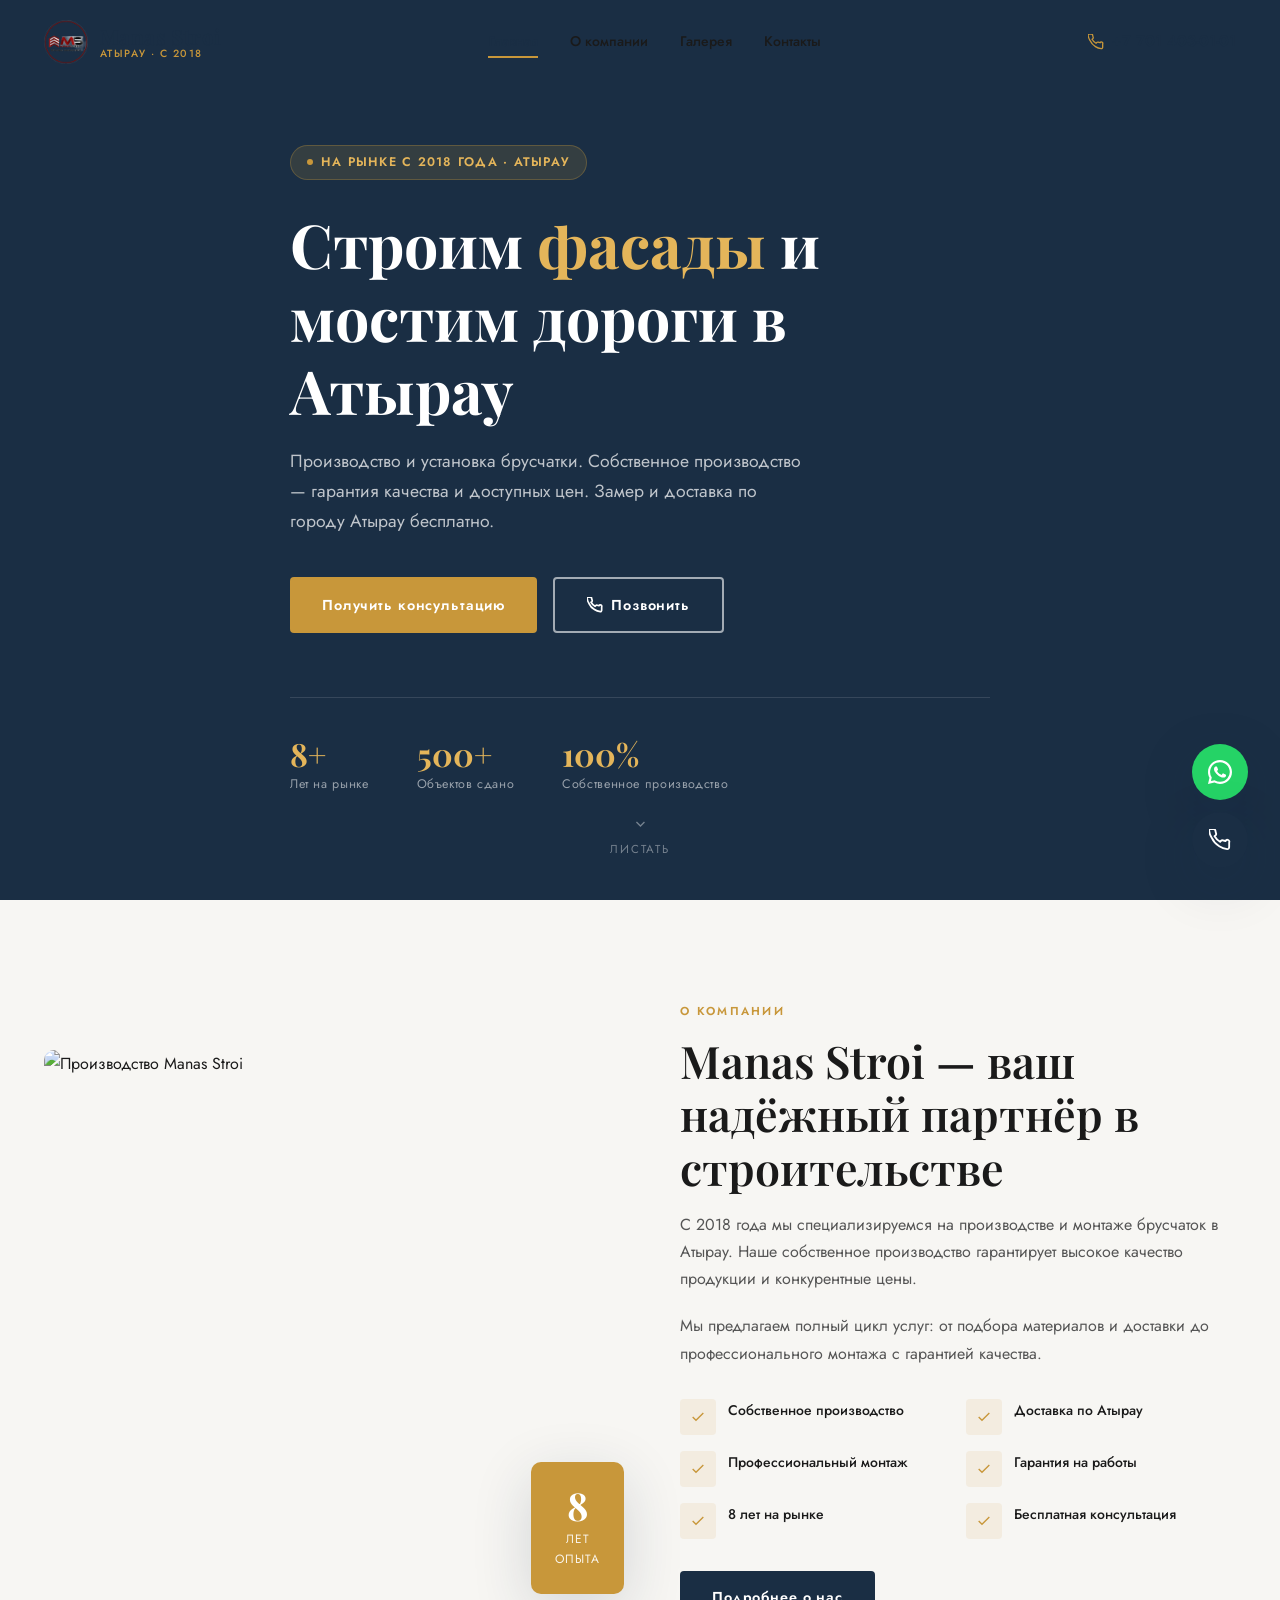
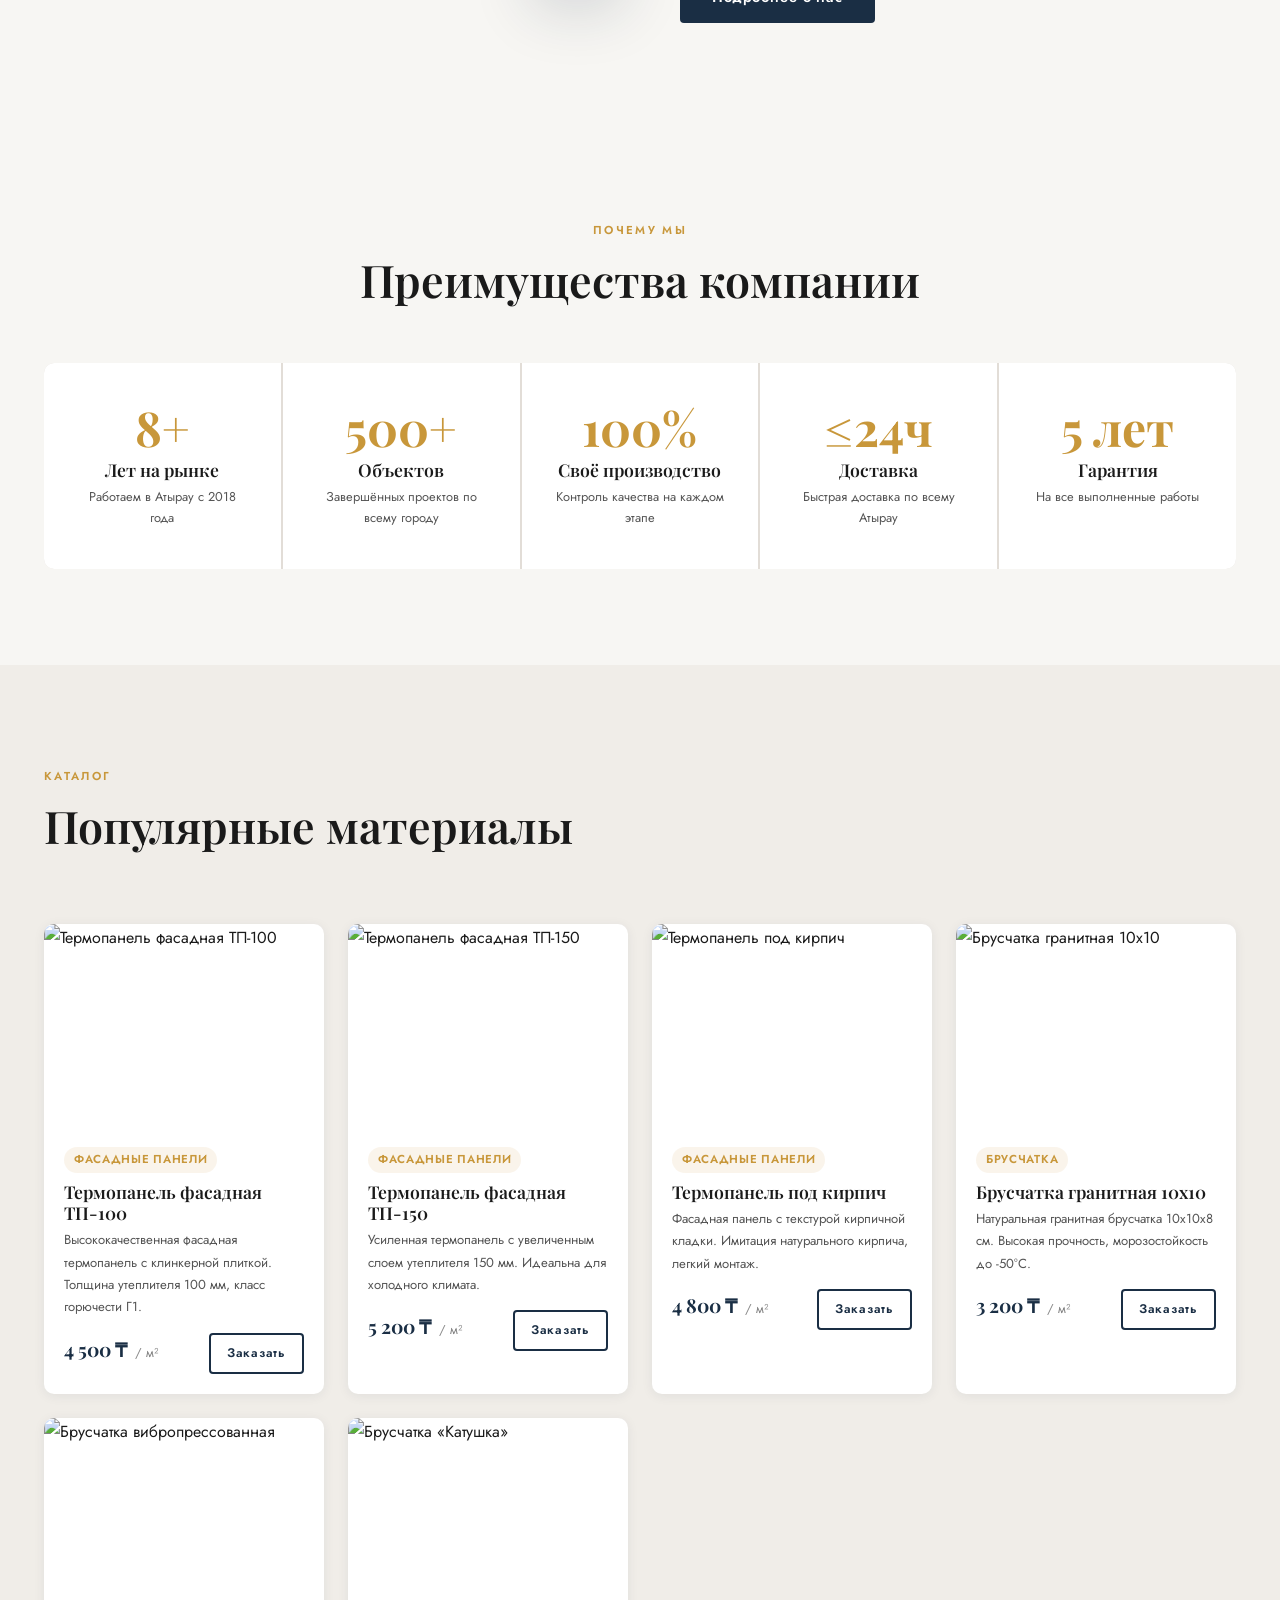
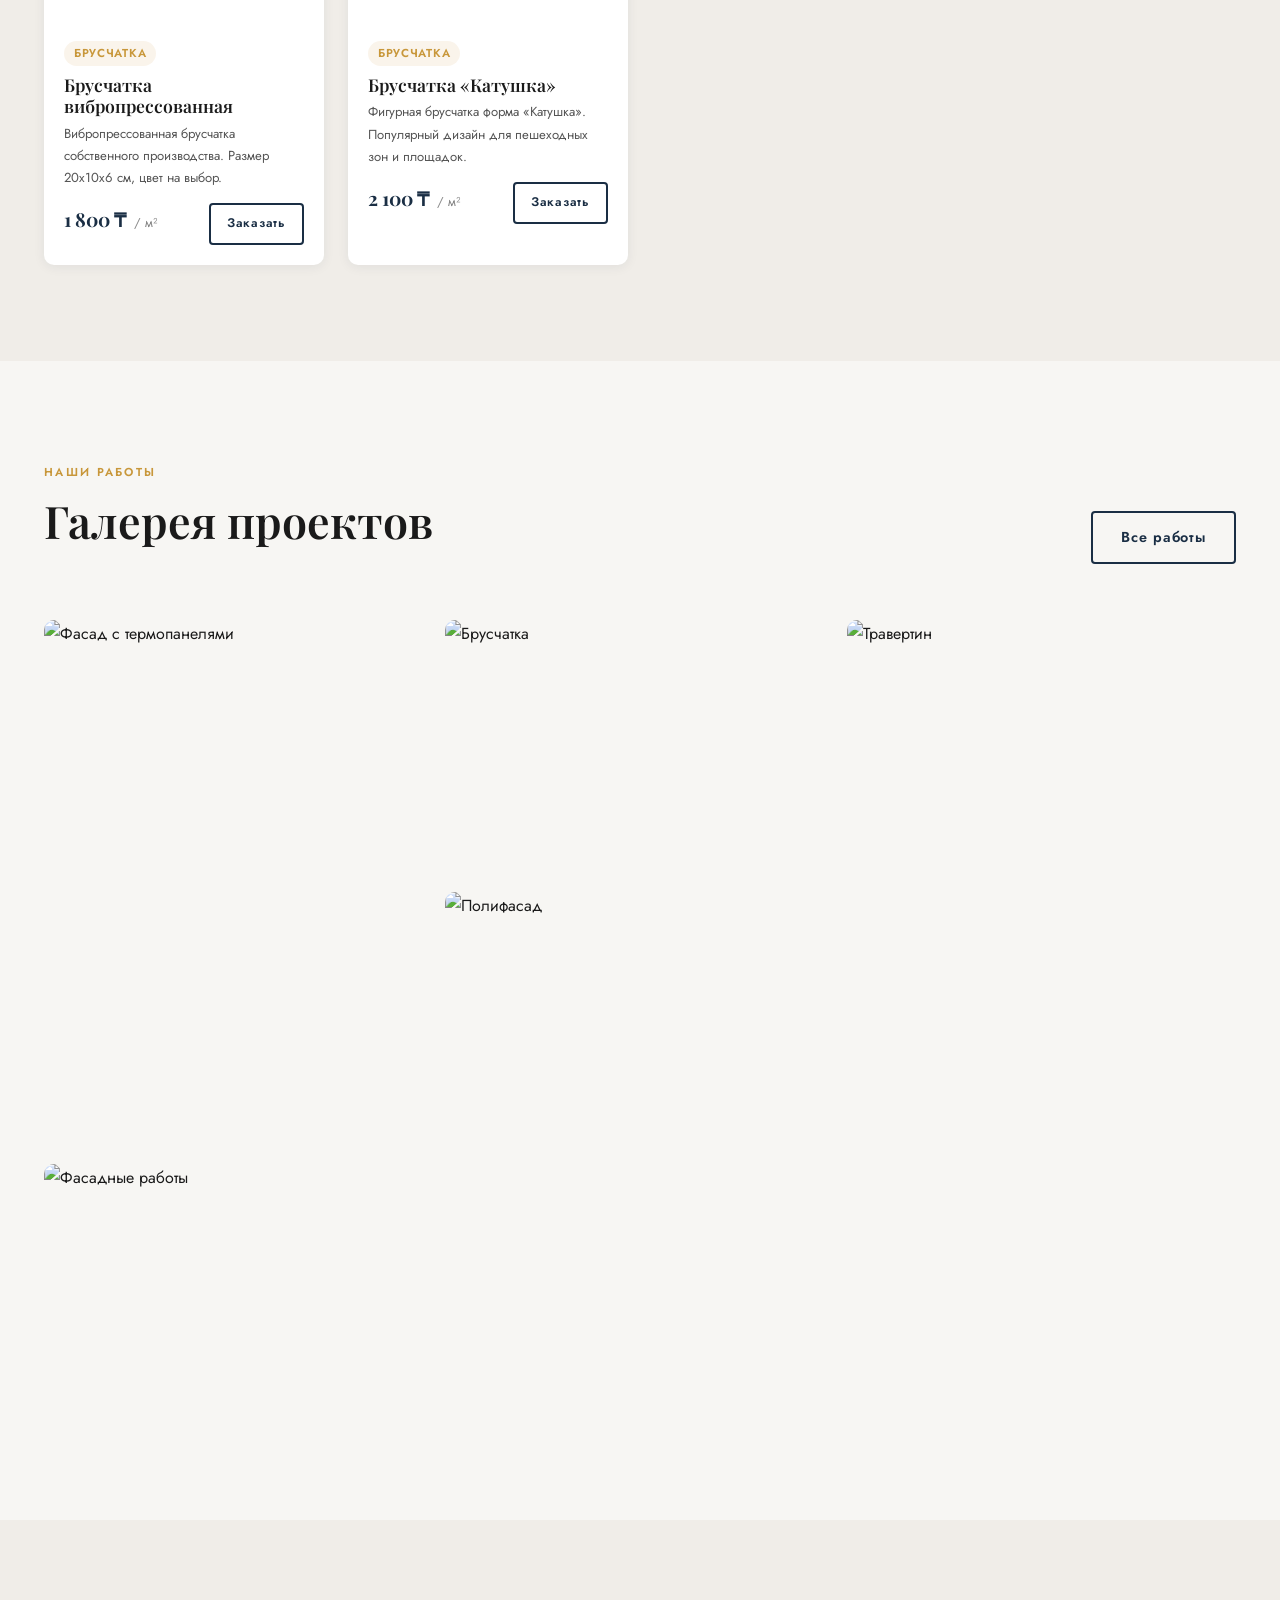
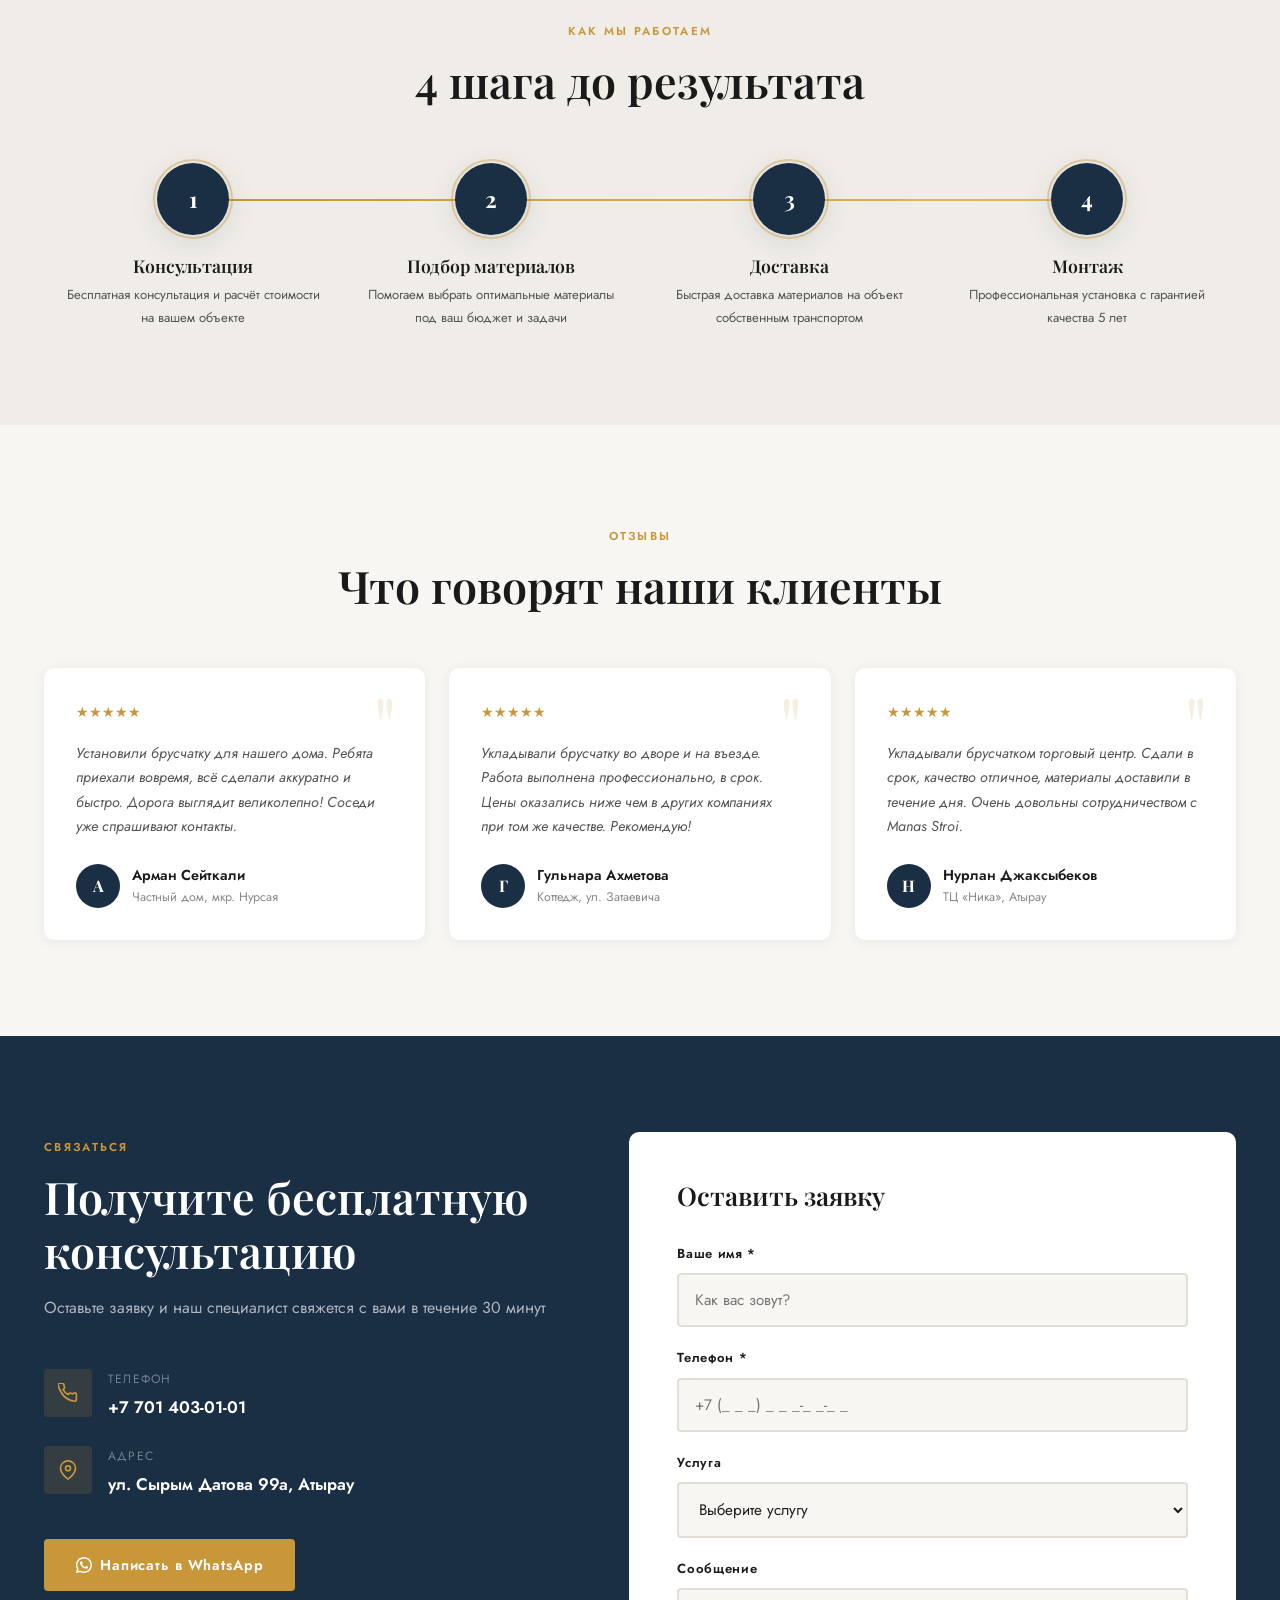
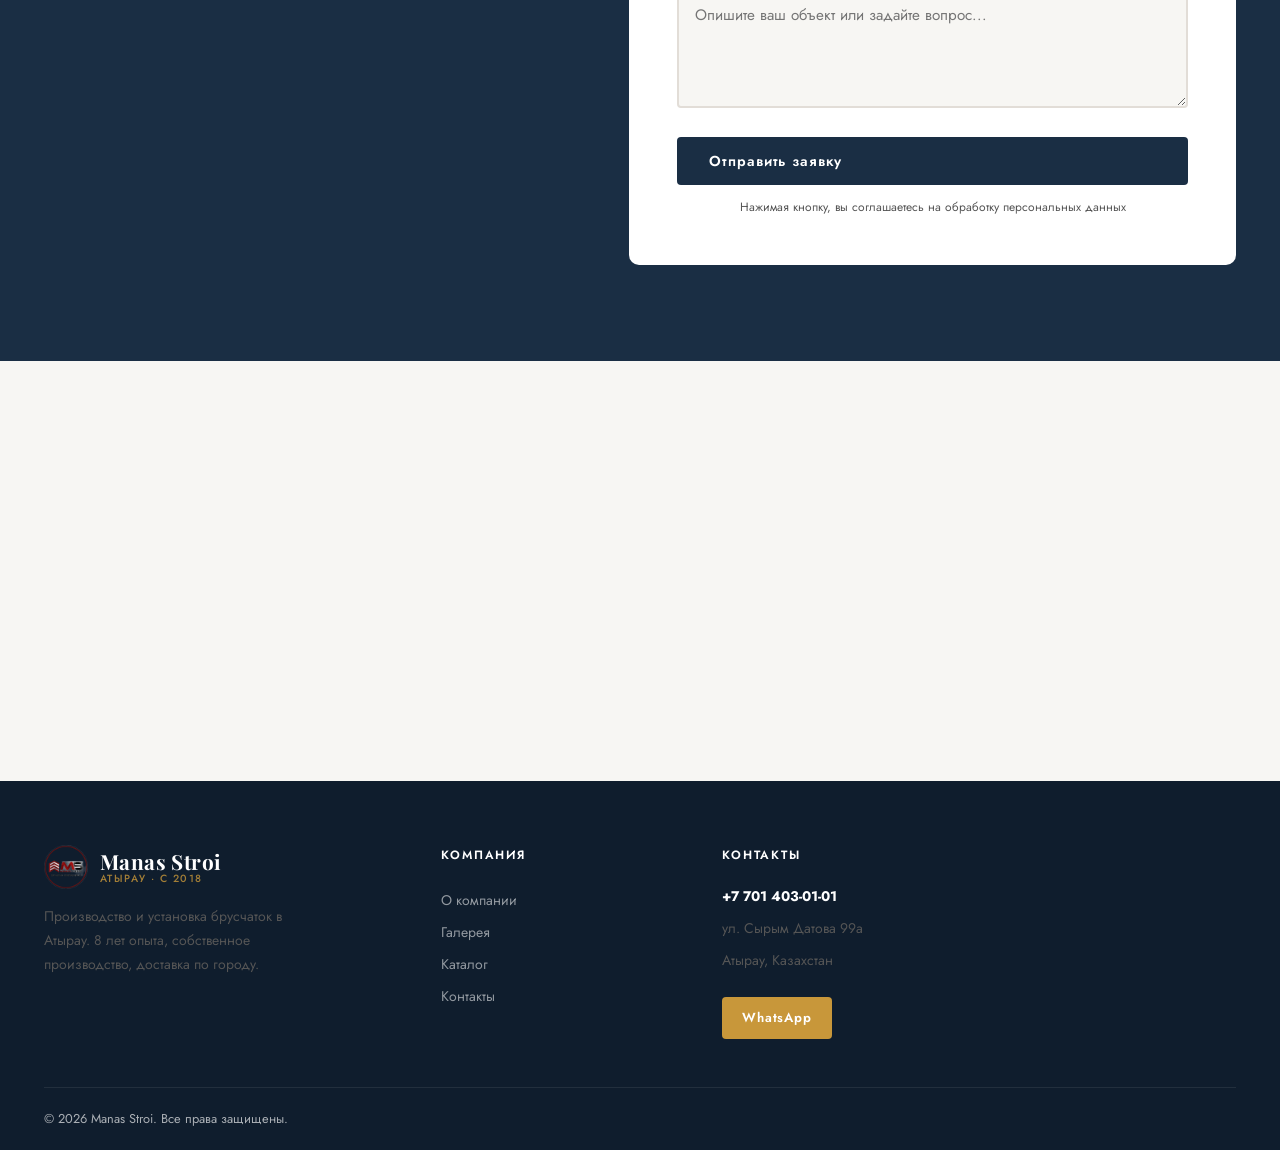
==== index.html @ 6a78ad8a "Update index.html" ====
<!DOCTYPE html>
<html lang="ru">
<head>
  <meta charset="UTF-8">
  <meta name="viewport" content="width=device-width, initial-scale=1.0">
  <title>Manas Stroi — Производство и установка брусчаток в Атырау</title>
  <meta name="description" content="Manas Stroi — производство и установка брусчатки в Атырау. 8 лет опыта. Собственное производство. Доставка по городу.">
  <meta name="keywords" content="фасадные термопанели Атырау, брусчатка Атырау, полифасад Атырау, травертин Атырау, строительные материалы Атырау, фасадные панели Атырау">
  <link rel="icon" href="logo.png" type="image/jpeg">
  <link rel="stylesheet" href="css/style.css">
</head>
<body>

<!-- ─── HEADER ───────────────────────────п─────────w─────── -->
<header class="header" id="header">
  <div class="container">
    <div class="header-inner">
      <a href="index.html" class="logo">
        <img src="logo.png" class="logo-img" alt="Manas Stroi">
        <div class="logo-text">
          <span class="logo-name">Manas Stroi</span>
          <span class="logo-sub">Атырау · с 2018</span>
        </div>
      </a>
      <nav class="nav">
        <a href="index.html">Главная</a>
        <a href="about.html">О компании</a>
        <a href="gallery.html">Галерея</a>
        <a href="contacts.html">Контакты</a>
      </nav>
      <a href="tel:77714030101" class="header-phone">
        <svg width="16" height="16" fill="none" stroke="currentColor" stroke-width="2" viewBox="0 0 24 24"><path d="M22 16.92v3a2 2 0 01-2.18 2 19.79 19.79 0 01-8.63-3.07A19.5 19.5 0 013.07 9.81a19.79 19.79 0 01-3.07-8.67A2 2 0 012 .18h3a2 2 0 012 1.72 12.84 12.84 0 00.7 2.81 2 2 0 01-.45 2.11L6.09 7.91a16 16 0 006 6l1.09-1.09a2 2 0 012.11-.45 12.84 12.84 0 002.81.7A2 2 0 0122 14.92z"/></svg>
        +7 701 403-01-01
      </a>
      <button class="menu-toggle" aria-label="Меню">
        <span></span><span></span><span></span>
      </button>
    </div>
  </div>
</header>

<!-- ─── MOBILE NAV ──────────────────────────────────────── -->
<nav class="mobile-nav">
  <button class="mobile-nav-close">✕</button>
  <a href="index.html">Главная</a>
  <a href="about.html">О компании</a>
  <a href="gallery.html">Галерея</a>
  <a href="contacts.html">Контакты</a>
  <a href="tel:77714030101" class="mobile-nav-phone">+7 701 403-01-01</a>
</nav>

<!-- ─── HERO ────────────────────────────────────────────── -->
<section class="hero">
  <div class="hero-bg"></div>
  <div class="hero-overlay"></div>
  <div class="container">
    <div class="hero-content">
      <div class="hero-badge">На рынке с 2018 года · Атырау</div>
      <h1>Строим <em>фасады</em> и мостим дороги в Атырау</h1>
      <p class="hero-desc">Производство и установка брусчатки. Собственное производство — гарантия качества и доступных цен. Замер и доставка по городу Атырау бесплатно.</p>
      <div class="hero-actions">
        <a href="contacts.html" class="btn btn-accent">Получить консультацию</a>
        <a href="tel:77714030101" class="btn btn-outline">
          <svg width="16" height="16" fill="none" stroke="currentColor" stroke-width="2.5" viewBox="0 0 24 24"><path d="M22 16.92v3a2 2 0 01-2.18 2 19.79 19.79 0 01-8.63-3.07A19.5 19.5 0 013.07 9.81a19.79 19.79 0 01-3.07-8.67A2 2 0 012 .18h3a2 2 0 012 1.72 12.84 12.84 0 00.7 2.81 2 2 0 01-.45 2.11L6.09 7.91a16 16 0 006 6l1.09-1.09a2 2 0 012.11-.45 12.84 12.84 0 002.81.7A2 2 0 0122 14.92z"/></svg>
          Позвонить
        </a>
      </div>
      <div class="hero-stats">
        <div>
          <div class="hero-stat-num">8+</div>
          <div class="hero-stat-label">Лет на рынке</div>
        </div>
        <div>
          <div class="hero-stat-num">500+</div>
          <div class="hero-stat-label">Объектов сдано</div>
        </div>
        <div>
          <div class="hero-stat-num">100%</div>
          <div class="hero-stat-label">Собственное производство</div>
        </div>
      </div>
    </div>
  </div>
  <div class="hero-scroll">
    <svg width="16" height="16" fill="none" stroke="currentColor" stroke-width="2" viewBox="0 0 24 24"><polyline points="6 9 12 15 18 9"/></svg>
    Листать
  </div>
</section>

<!-- ─── ABOUT ────────────────────────────────────────────── -->
<section class="section">
  <div class="container">
    <div class="about-grid">
      <div class="about-image-wrap fade-in">
        <img src="https://images.unsplash.com/photo-1504307651254-35680f356dfd?w=700&h=520&fit=crop" alt="Производство Manas Stroi">
        <div class="about-badge">
          <div class="about-badge-num">8</div>
          <div class="about-badge-text">ЛЕТ<br>ОПЫТА</div>
        </div>
      </div>
      <div class="fade-in fade-in-delay-1">
        <span class="section-label">О компании</span>
        <h2 class="section-title">Manas Stroi — ваш надёжный партнёр в строительстве</h2>
        <p style="margin-bottom:20px">С 2018 года мы специализируемся на производстве и монтаже брусчаток в Атырау. Наше собственное производство гарантирует высокое качество продукции и конкурентные цены.</p>
        <p style="margin-bottom:32px">Мы предлагаем полный цикл услуг: от подбора материалов и доставки до профессионального монтажа с гарантией качества.</p>
        <div class="about-features">
          <div class="about-feature">
            <div class="about-feature-icon">
              <svg width="16" height="16" fill="none" stroke="currentColor" stroke-width="2" viewBox="0 0 24 24"><polyline points="20 6 9 17 4 12"/></svg>
            </div>
            <span class="about-feature-text">Собственное производство</span>
          </div>
          <div class="about-feature">
            <div class="about-feature-icon">
              <svg width="16" height="16" fill="none" stroke="currentColor" stroke-width="2" viewBox="0 0 24 24"><polyline points="20 6 9 17 4 12"/></svg>
            </div>
            <span class="about-feature-text">Доставка по Атырау</span>
          </div>
          <div class="about-feature">
            <div class="about-feature-icon">
              <svg width="16" height="16" fill="none" stroke="currentColor" stroke-width="2" viewBox="0 0 24 24"><polyline points="20 6 9 17 4 12"/></svg>
            </div>
            <span class="about-feature-text">Профессиональный монтаж</span>
          </div>
          <div class="about-feature">
            <div class="about-feature-icon">
              <svg width="16" height="16" fill="none" stroke="currentColor" stroke-width="2" viewBox="0 0 24 24"><polyline points="20 6 9 17 4 12"/></svg>
            </div>
            <span class="about-feature-text">Гарантия на работы</span>
          </div>
          <div class="about-feature">
            <div class="about-feature-icon">
              <svg width="16" height="16" fill="none" stroke="currentColor" stroke-width="2" viewBox="0 0 24 24"><polyline points="20 6 9 17 4 12"/></svg>
            </div>
            <span class="about-feature-text">8 лет на рынке</span>
          </div>
          <div class="about-feature">
            <div class="about-feature-icon">
              <svg width="16" height="16" fill="none" stroke="currentColor" stroke-width="2" viewBox="0 0 24 24"><polyline points="20 6 9 17 4 12"/></svg>
            </div>
            <span class="about-feature-text">Бесплатная консультация</span>
          </div>
        </div>
        <a href="about.html" class="btn btn-primary" style="margin-top:32px">Подробнее о нас</a>
      </div>
    </div>
  </div>
</section>

<!-- ─── SERVICES ─────────────────────────────────────────── -->
<!-- <section class="section section-alt">
  <div class="container">
    <div class="section-header centered">
      <span class="section-label">Что мы делаем</span>
      <h2 class="section-title fade-in">Наши услуги</h2>
      <p class="section-desc fade-in fade-in-delay-1">Полный спектр услуг по облицовке фасадов и благоустройству территорий в Атырау</p>
    </div>
    <div class="services-grid">
      <a href="service-thermopanel.html" class="service-card fade-in">
        <div class="service-card-img-wrap">
          <img class="service-card-img" src="https://images.unsplash.com/photo-1558618666-fcd25c85cd64?w=600&h=400&fit=crop" alt="Фасадные термопанели">
        </div>
        <div class="service-card-body">
          <div class="service-card-icon">
            <svg width="20" height="20" fill="none" stroke="currentColor" stroke-width="2" viewBox="0 0 24 24"><rect x="3" y="3" width="18" height="18" rx="2"/><path d="M3 9h18M9 21V9"/></svg>
          </div>
          <h3>Фасадные термопанели</h3>
          <p>Производство и установка фасадных термопанелей с клинкером. Утепление и декор за одну операцию.</p>
          <span class="service-card-link">Подробнее <svg width="14" height="14" fill="none" stroke="currentColor" stroke-width="2.5" viewBox="0 0 24 24"><polyline points="9 18 15 12 9 6"/></svg></span>
        </div>
      </a>
      <a href="service-paving.html" class="service-card fade-in fade-in-delay-1">
        <div class="service-card-img-wrap">
          <img class="service-card-img" src="https://images.unsplash.com/photo-1506905925346-21bda4d32df4?w=600&h=400&fit=crop" alt="Брусчатка">
        </div>
        <div class="service-card-body">
          <div class="service-card-icon">
            <svg width="20" height="20" fill="none" stroke="currentColor" stroke-width="2" viewBox="0 0 24 24"><rect x="2" y="2" width="9" height="9"/><rect x="13" y="2" width="9" height="9"/><rect x="2" y="13" width="9" height="9"/><rect x="13" y="13" width="9" height="9"/></svg>
          </div>
          <h3>Брусчатка</h3>
          <p>Производство вибропрессованной брусчатки и укладка. Широкий выбор форм и цветов.</p>
          <span class="service-card-link">Подробнее <svg width="14" height="14" fill="none" stroke="currentColor" stroke-width="2.5" viewBox="0 0 24 24"><polyline points="9 18 15 12 9 6"/></svg></span>
        </div>
      </a>
      <a href="service-polyfacade.html" class="service-card fade-in fade-in-delay-2">
        <div class="service-card-img-wrap">
          <img class="service-card-img" src="https://images.unsplash.com/photo-1477959858617-67f85cf4f1df?w=600&h=400&fit=crop" alt="Полифасад">
        </div>
        <div class="service-card-body">
          <div class="service-card-icon">
            <svg width="20" height="20" fill="none" stroke="currentColor" stroke-width="2" viewBox="0 0 24 24"><polygon points="12 2 2 7 2 17 12 22 22 17 22 7"/></svg>
          </div>
          <h3>Полифасад</h3>
          <p>Современная система утепления и декоративной отделки фасадов зданий любой сложности.</p>
          <span class="service-card-link">Подробнее <svg width="14" height="14" fill="none" stroke="currentColor" stroke-width="2.5" viewBox="0 0 24 24"><polyline points="9 18 15 12 9 6"/></svg></span>
        </div>
      </a>
      <a href="service-travertine.html" class="service-card fade-in fade-in-delay-3">
        <div class="service-card-img-wrap">
          <img class="service-card-img" src="https://images.unsplash.com/photo-1600585154340-be6161a56a0c?w=600&h=400&fit=crop" alt="Травертин">
        </div>
        <div class="service-card-body">
          <div class="service-card-icon">
            <svg width="20" height="20" fill="none" stroke="currentColor" stroke-width="2" viewBox="0 0 24 24"><path d="M21 16V8a2 2 0 00-1-1.73l-7-4a2 2 0 00-2 0l-7 4A2 2 0 003 8v8a2 2 0 001 1.73l7 4a2 2 0 002 0l7-4A2 2 0 0021 16z"/></svg>
          </div>
          <h3>Травертин</h3>
          <p>Облицовка натуральным и искусственным травертином. Элегантный вид и долговечность.</p>
          <span class="service-card-link">Подробнее <svg width="14" height="14" fill="none" stroke="currentColor" stroke-width="2.5" viewBox="0 0 24 24"><polyline points="9 18 15 12 9 6"/></svg></span>
        </div>
      </a>
    </div>
  </div>
</section> -->

<!-- ─── ADVANTAGES ────────────────────────────────────────── -->
<section class="section">
  <div class="container">
    <div class="section-header centered">
      <span class="section-label">Почему мы</span>
      <h2 class="section-title fade-in">Преимущества компании</h2>
    </div>
    <div class="advantages-grid fade-in">
      <div class="advantage-item">
        <div class="advantage-num">8+</div>
        <h4>Лет на рынке</h4>
        <p>Работаем в Атырау с 2018 года</p>
      </div>
      <div class="advantage-item">
        <div class="advantage-num">500+</div>
        <h4>Объектов</h4>
        <p>Завершённых проектов по всему городу</p>
      </div>
      <div class="advantage-item">
        <div class="advantage-num">100%</div>
        <h4>Своё производство</h4>
        <p>Контроль качества на каждом этапе</p>
      </div>
      <div class="advantage-item">
        <div class="advantage-num">≤24ч</div>
        <h4>Доставка</h4>
        <p>Быстрая доставка по всему Атырау</p>
      </div>
      <div class="advantage-item">
        <div class="advantage-num">5 лет</div>
        <h4>Гарантия</h4>
        <p>На все выполненные работы</p>
      </div>
    </div>
  </div>
</section>

<!-- ─── POPULAR MATERIALS ─────────────────────────────────── -->
<section class="section section-alt">
  <div class="container">
    <div class="section-header" style="display:flex;justify-content:space-between;align-items:flex-end;flex-wrap:wrap;gap:16px">
      <div>
        <span class="section-label">Каталог</span>
        <h2 class="section-title fade-in">Популярные материалы</h2>
      </div>
    </div>
    <div class="materials-grid" id="materialsGrid">
      <!-- Loaded by JS -->
    </div>
  </div>
</section>

<!-- ─── GALLERY PREVIEW ───────────────────────────────────── -->
<section class="section">
  <div class="container">
    <div class="section-header" style="display:flex;justify-content:space-between;align-items:flex-end;flex-wrap:wrap;gap:16px">
      <div>
        <span class="section-label">Наши работы</span>
        <h2 class="section-title fade-in">Галерея проектов</h2>
      </div>
      <a href="gallery.html" class="btn btn-ghost fade-in">Все работы</a>
    </div>
    <div class="gallery-grid">
      <div class="gallery-item tall fade-in">
        <img src="https://images.unsplash.com/photo-1558618666-fcd25c85cd64?w=500&h=700&fit=crop" alt="Фасад с термопанелями">
        <div class="gallery-overlay"><svg xmlns="http://www.w3.org/2000/svg" viewBox="0 0 24 24" fill="none" stroke="currentColor" stroke-width="1.5"><circle cx="11" cy="11" r="8"/><line x1="21" y1="21" x2="16.65" y2="16.65"/><line x1="11" y1="8" x2="11" y2="14"/><line x1="8" y1="11" x2="14" y2="11"/></svg></div>
      </div>
      <div class="gallery-item fade-in fade-in-delay-1">
        <img src="https://images.unsplash.com/photo-1506905925346-21bda4d32df4?w=500&h=260&fit=crop" alt="Брусчатка">
        <div class="gallery-overlay"><svg xmlns="http://www.w3.org/2000/svg" viewBox="0 0 24 24" fill="none" stroke="currentColor" stroke-width="1.5"><circle cx="11" cy="11" r="8"/><line x1="21" y1="21" x2="16.65" y2="16.65"/><line x1="11" y1="8" x2="11" y2="14"/><line x1="8" y1="11" x2="14" y2="11"/></svg></div>
      </div>
      <div class="gallery-item fade-in fade-in-delay-2">
        <img src="https://images.unsplash.com/photo-1600585154340-be6161a56a0c?w=500&h=260&fit=crop" alt="Травертин">
        <div class="gallery-overlay"><svg xmlns="http://www.w3.org/2000/svg" viewBox="0 0 24 24" fill="none" stroke="currentColor" stroke-width="1.5"><circle cx="11" cy="11" r="8"/><line x1="21" y1="21" x2="16.65" y2="16.65"/><line x1="11" y1="8" x2="11" y2="14"/><line x1="8" y1="11" x2="14" y2="11"/></svg></div>
      </div>
      <div class="gallery-item wide fade-in fade-in-delay-1">
        <img src="https://images.unsplash.com/photo-1477959858617-67f85cf4f1df?w=800&h=260&fit=crop" alt="Полифасад">
        <div class="gallery-overlay"><svg xmlns="http://www.w3.org/2000/svg" viewBox="0 0 24 24" fill="none" stroke="currentColor" stroke-width="1.5"><circle cx="11" cy="11" r="8"/><line x1="21" y1="21" x2="16.65" y2="16.65"/><line x1="11" y1="8" x2="11" y2="14"/><line x1="8" y1="11" x2="14" y2="11"/></svg></div>
      </div>
      <div class="gallery-item fade-in fade-in-delay-3">
        <img src="https://images.unsplash.com/photo-1486325212027-8081e485255e?w=500&h=260&fit=crop" alt="Фасадные работы">
        <div class="gallery-overlay"><svg xmlns="http://www.w3.org/2000/svg" viewBox="0 0 24 24" fill="none" stroke="currentColor" stroke-width="1.5"><circle cx="11" cy="11" r="8"/><line x1="21" y1="21" x2="16.65" y2="16.65"/><line x1="11" y1="8" x2="11" y2="14"/><line x1="8" y1="11" x2="14" y2="11"/></svg></div>
      </div>
    </div>
  </div>
</section>

<!-- ─── PROCESS ───────────────────────────────────────────── -->
<section class="section section-alt">
  <div class="container">
    <div class="section-header centered">
      <span class="section-label">Как мы работаем</span>
      <h2 class="section-title fade-in">4 шага до результата</h2>
    </div>
    <div class="process-steps">
      <div class="process-step fade-in">
        <div class="process-num">1</div>
        <h4>Консультация</h4>
        <p>Бесплатная консультация и расчёт стоимости на вашем объекте</p>
      </div>
      <div class="process-step fade-in fade-in-delay-1">
        <div class="process-num">2</div>
        <h4>Подбор материалов</h4>
        <p>Помогаем выбрать оптимальные материалы под ваш бюджет и задачи</p>
      </div>
      <div class="process-step fade-in fade-in-delay-2">
        <div class="process-num">3</div>
        <h4>Доставка</h4>
        <p>Быстрая доставка материалов на объект собственным транспортом</p>
      </div>
      <div class="process-step fade-in fade-in-delay-3">
        <div class="process-num">4</div>
        <h4>Монтаж</h4>
        <p>Профессиональная установка с гарантией качества 5 лет</p>
      </div>
    </div>
  </div>
</section>

<!-- ─── TESTIMONIALS ──────────────────────────────────────── -->
<section class="section">
  <div class="container">
    <div class="section-header centered">
      <span class="section-label">Отзывы</span>
      <h2 class="section-title fade-in">Что говорят наши клиенты</h2>
    </div>
    <div class="testimonials-grid">
      <div class="testimonial-card fade-in">
        <div class="testimonial-stars">★★★★★</div>
        <p class="testimonial-text">Установили брусчатку для нашего дома. Ребята приехали вовремя, всё сделали аккуратно и быстро. Дорога выглядит великолепно! Соседи уже спрашивают контакты.</p>
        <div class="testimonial-author">
          <div class="testimonial-avatar">А</div>
          <div>
            <div class="testimonial-name">Арман Сейткали</div>
            <div class="testimonial-role">Частный дом, мкр. Нурсая</div>
          </div>
        </div>
      </div>
      <div class="testimonial-card fade-in fade-in-delay-1">
        <div class="testimonial-stars">★★★★★</div>
        <p class="testimonial-text">Укладывали брусчатку во дворе и на въезде. Работа выполнена профессионально, в срок. Цены оказались ниже чем в других компаниях при том же качестве. Рекомендую!</p>
        <div class="testimonial-author">
          <div class="testimonial-avatar">Г</div>
          <div>
            <div class="testimonial-name">Гульнара Ахметова</div>
            <div class="testimonial-role">Коттедж, ул. Затаевича</div>
          </div>
        </div>
      </div>
      <div class="testimonial-card fade-in fade-in-delay-2">
        <div class="testimonial-stars">★★★★★</div>
        <p class="testimonial-text">Укладывали брусчатком торговый центр. Сдали в срок, качество отличное, материалы доставили в течение дня. Очень довольны сотрудничеством с Manas Stroi.</p>
        <div class="testimonial-author">
          <div class="testimonial-avatar">Н</div>
          <div>
            <div class="testimonial-name">Нурлан Джаксыбеков</div>
            <div class="testimonial-role">ТЦ «Ника», Атырау</div>
          </div>
        </div>
      </div>
    </div>
  </div>
</section>

<!-- ─── CONTACT FORM ───────────────────────────────────────── -->
<section class="section contact-section">
  <div class="container">
    <div class="contact-grid">
      <div class="contact-info">
        <span class="section-label">Связаться</span>
        <h2>Получите бесплатную консультацию</h2>
        <p class="section-desc">Оставьте заявку и наш специалист свяжется с вами в течение 30 минут</p>
        <div class="contact-detail">
          <div class="contact-detail-icon">
            <svg width="20" height="20" fill="none" stroke="currentColor" stroke-width="2" viewBox="0 0 24 24"><path d="M22 16.92v3a2 2 0 01-2.18 2 19.79 19.79 0 01-8.63-3.07A19.5 19.5 0 013.07 9.81a19.79 19.79 0 01-3.07-8.67A2 2 0 012 .18h3a2 2 0 012 1.72 12.84 12.84 0 00.7 2.81 2 2 0 01-.45 2.11L6.09 7.91a16 16 0 006 6l1.09-1.09a2 2 0 012.11-.45 12.84 12.84 0 002.81.7A2 2 0 0122 14.92z"/></svg>
          </div>
          <div>
            <div class="contact-detail-label">Телефон</div>
            <div class="contact-detail-value">+7 701 403-01-01</div>
          </div>
        </div>
        <div class="contact-detail">
          <div class="contact-detail-icon">
            <svg width="20" height="20" fill="none" stroke="currentColor" stroke-width="2" viewBox="0 0 24 24"><path d="M21 10c0 7-9 13-9 13s-9-6-9-13a9 9 0 0118 0z"/><circle cx="12" cy="10" r="3"/></svg>
          </div>
          <div>
            <div class="contact-detail-label">Адрес</div>
            <div class="contact-detail-value">ул. Сырым Датова 99а, Атырау</div>
          </div>
        </div>
        <a href="https://wa.me/77714030101" target="_blank" class="btn btn-accent" style="margin-top:16px">
          <svg width="16" height="16" viewBox="0 0 24 24" fill="currentColor"><path d="M17.472 14.382c-.297-.149-1.758-.867-2.03-.967-.273-.099-.471-.148-.67.15-.197.297-.767.966-.94 1.164-.173.199-.347.223-.644.075-.297-.15-1.255-.463-2.39-1.475-.883-.788-1.48-1.761-1.653-2.059-.173-.297-.018-.458.13-.606.134-.133.298-.347.446-.52.149-.174.198-.298.298-.497.099-.198.05-.371-.025-.52-.075-.149-.669-1.612-.916-2.207-.242-.579-.487-.5-.669-.51-.173-.008-.371-.01-.57-.01-.198 0-.52.074-.792.372-.272.297-1.04 1.016-1.04 2.479 0 1.462 1.065 2.875 1.213 3.074.149.198 2.096 3.2 5.077 4.487.709.306 1.262.489 1.694.625.712.227 1.36.195 1.871.118.571-.085 1.758-.719 2.006-1.413.248-.694.248-1.289.173-1.413-.074-.124-.272-.198-.57-.347z"/><path d="M12 0C5.373 0 0 5.373 0 12c0 2.089.537 4.049 1.475 5.748L0 24l6.435-1.44A11.943 11.943 0 0012 24c6.627 0 12-5.373 12-12S18.627 0 12 0zm0 21.818a9.818 9.818 0 01-5.003-1.368l-.36-.213-3.717.832.845-3.614-.235-.374A9.818 9.818 0 1112 21.818z"/></svg>
          Написать в WhatsApp
        </a>
      </div>
      <div class="form-card fade-in">
        <h3 class="form-title">Оставить заявку</h3>
        <form class="contact-form">
          <div class="form-group">
            <label>Ваше имя *</label>
            <input type="text" placeholder="Как вас зовут?" required>
          </div>
          <div class="form-group">
            <label>Телефон *</label>
            <input type="tel" placeholder="+7 (_ _ _) _ _ _-_ _-_ _" required>
          </div>
          <div class="form-group">
            <label>Услуга</label>
            <select>
              <option value="">Выберите услугу</option>
              <option>Фасадные термопанели</option>
              <option>Брусчатка</option>
              <option>Полифасад</option>
              <option>Травертин</option>
              <option>Строительные материалы</option>
              <option>Другое</option>
            </select>
          </div>
          <div class="form-group">
            <label>Сообщение</label>
            <textarea placeholder="Опишите ваш объект или задайте вопрос..."></textarea>
          </div>
          <button type="submit" class="btn btn-primary" style="width:100%">Отправить заявку</button>
          <p style="font-size:0.75rem;text-align:center;margin-top:12px">Нажимая кнопку, вы соглашаетесь на обработку персональных данных</p>
        </form>
      </div>
    </div>
  </div>
</section>

<!-- ─── MAP ────────────────────────────────────────────────── -->
<div class="map-section">
  <iframe class="map-embed" src="https://www.google.com/maps/embed?pb=!1m18!1m12!1m3!1d2700.5!2d51.8851!3d47.0946!2m3!1f0!2f0!3f0!3m2!1i1024!2i768!4f13.1!3m3!1m2!1s0x0%3A0x0!2zNDfCsDA1JzQwLjYiTiA1McKwNTMnMDYuNCJF!5e0!3m2!1sru!2skz!4v1234567890" allowfullscreen="" loading="lazy" title="Manas Stroi на карте"></iframe>
</div>

<!-- ─── FOOTER ─────────────────────────────────────────────── -->
<footer class="footer">
  <div class="container">
    <div class="footer-grid">
      <div class="footer-brand">
        <a href="index.html" class="logo">
          <img src="logo.png" class="logo-img" alt="Manas Stroi">
          <div class="logo-text">
            <span class="logo-name">Manas Stroi</span>
            <span class="logo-sub" style="color:rgba(200,151,58,0.8)">Атырау · с 2018</span>
          </div>
        </a>
        <p>Производство и установка брусчаток в Атырау. 8 лет опыта, собственное производство, доставка по городу.</p>
      </div>
      <div>
        <h5>Компания</h5>
        <div class="footer-links">
          <a href="about.html">О компании</a>
          <a href="gallery.html">Галерея</a>
          <a href="catalog.html">Каталог</a>
          <a href="contacts.html">Контакты</a>
        </div>
      </div>
      <div class="footer-contact">
        <h5>Контакты</h5>
        <p><strong>+7 701 403-01-01</strong></p>
        <p>ул. Сырым Датова 99а</p>
        <p>Атырау, Казахстан</p>
        <a href="https://wa.me/77714030101" target="_blank" class="btn btn-accent" style="margin-top:16px;font-size:0.82rem;padding:10px 20px">WhatsApp</a>
      </div>
    </div>
    <div class="footer-bottom">
      <span>© 2026 Manas Stroi. Все права защищены.</span>
      <div class="footer-bottom-right">
        
      </div>
    </div>
  </div>
</footer>

<!-- ─── FLOATING BUTTONS ──────────────────────────────────── -->
<div class="float-buttons">
  <a href="https://wa.me/77714030101" target="_blank" class="float-btn float-wa" title="WhatsApp">
    <svg width="24" height="24" viewBox="0 0 24 24" fill="white"><path d="M17.472 14.382c-.297-.149-1.758-.867-2.03-.967-.273-.099-.471-.148-.67.15-.197.297-.767.966-.94 1.164-.173.199-.347.223-.644.075-.297-.15-1.255-.463-2.39-1.475-.883-.788-1.48-1.761-1.653-2.059-.173-.297-.018-.458.13-.606.134-.133.298-.347.446-.52.149-.174.198-.298.298-.497.099-.198.05-.371-.025-.52-.075-.149-.669-1.612-.916-2.207-.242-.579-.487-.5-.669-.51-.173-.008-.371-.01-.57-.01-.198 0-.52.074-.792.372-.272.297-1.04 1.016-1.04 2.479 0 1.462 1.065 2.875 1.213 3.074.149.198 2.096 3.2 5.077 4.487.709.306 1.262.489 1.694.625.712.227 1.36.195 1.871.118.571-.085 1.758-.719 2.006-1.413.248-.694.248-1.289.173-1.413-.074-.124-.272-.198-.57-.347z"/><path d="M12 0C5.373 0 0 5.373 0 12c0 2.089.537 4.049 1.475 5.748L0 24l6.435-1.44A11.943 11.943 0 0012 24c6.627 0 12-5.373 12-12S18.627 0 12 0zm0 21.818a9.818 9.818 0 01-5.003-1.368l-.36-.213-3.717.832.845-3.614-.235-.374A9.818 9.818 0 1112 21.818z"/></svg>
  </a>
  <a href="tel:77714030101" class="float-btn float-call" title="Позвонить">
    <svg width="22" height="22" fill="none" stroke="white" stroke-width="2" viewBox="0 0 24 24"><path d="M22 16.92v3a2 2 0 01-2.18 2 19.79 19.79 0 01-8.63-3.07A19.5 19.5 0 013.07 9.81a19.79 19.79 0 01-3.07-8.67A2 2 0 012 .18h3a2 2 0 012 1.72 12.84 12.84 0 00.7 2.81 2 2 0 01-.45 2.11L6.09 7.91a16 16 0 006 6l1.09-1.09a2 2 0 012.11-.45 12.84 12.84 0 002.81.7A2 2 0 0122 14.92z"/></svg>
  </a>
</div>

<!-- ─── LIGHTBOX ────────────────────────────────────────────── -->
<div class="lightbox" id="lightbox">
  <button class="lightbox-close">✕</button>
  <img id="lightboxImg" src="" alt="Просмотр">
</div>

<!-- ─── TOAST ────────────────────────────────────────────────── -->
<div class="toast" id="toast"></div>

<script src="js/main.js"></script>
</body>
</html>
---- css/style.css ----
@import url('https://fonts.googleapis.com/css2?family=Playfair+Display:wght@400;600;700&family=Jost:wght@300;400;500;600&display=swap');

:root {
  --primary: #1a2e44;
  --primary-light: #2a4a6b;
  --accent: #c8973a;
  --accent-light: #e4b55a;
  --bg: #f7f6f3;
  --bg-white: #ffffff;
  --bg-light: #f0ede8;
  --text-dark: #1a1a1a;
  --text-mid: #555555;
  --text-light: #888888;
  --border: #e2ddd7;
  --shadow-sm: 0 2px 12px rgba(26,46,68,0.07);
  --shadow-md: 0 6px 30px rgba(26,46,68,0.12);
  --shadow-lg: 0 16px 60px rgba(26,46,68,0.16);
  --radius: 4px;
  --radius-lg: 10px;
  --transition: 0.3s cubic-bezier(0.4,0,0.2,1);
}

*, *::before, *::after { box-sizing: border-box; margin: 0; padding: 0; }

html { scroll-behavior: smooth; font-size: 16px; }

body {
  font-family: 'Jost', sans-serif;
  background: var(--bg);
  color: var(--text-dark);
  line-height: 1.7;
  overflow-x: hidden;
}

img { max-width: 100%; display: block; }
a { text-decoration: none; color: inherit; }
ul { list-style: none; }

.container { max-width: 1240px; margin: 0 auto; padding: 0 24px; }

/* ─── TYPOGRAPHY ─────────────────────────────────────── */
h1, h2, h3, h4 { font-family: 'Playfair Display', serif; line-height: 1.2; }
h1 { font-size: clamp(2.2rem, 5vw, 3.8rem); font-weight: 700; }
h2 { font-size: clamp(1.8rem, 3.5vw, 2.8rem); font-weight: 600; }
h3 { font-size: clamp(1.2rem, 2vw, 1.6rem); font-weight: 600; }
h4 { font-size: 1.1rem; font-weight: 600; }
p { font-size: 1rem; color: var(--text-mid); }

.section-label {
  display: inline-block;
  font-family: 'Jost', sans-serif;
  font-size: 0.72rem;
  font-weight: 600;
  letter-spacing: 0.2em;
  text-transform: uppercase;
  color: var(--accent);
  margin-bottom: 12px;
}

.section-title { margin-bottom: 16px; }
.section-desc { max-width: 560px; margin-bottom: 48px; }

/* ─── BUTTONS ─────────────────────────────────────────── */
.btn {
  display: inline-flex;
  align-items: center;
  gap: 8px;
  padding: 14px 32px;
  font-family: 'Jost', sans-serif;
  font-size: 0.9rem;
  font-weight: 600;
  letter-spacing: 0.06em;
  border-radius: var(--radius);
  cursor: pointer;
  transition: var(--transition);
  border: none;
  white-space: nowrap;
}

.btn-primary {
  background: var(--primary);
  color: white;
}
.btn-primary:hover {
  background: var(--primary-light);
  transform: translateY(-2px);
  box-shadow: var(--shadow-md);
}

.btn-accent {
  background: var(--accent);
  color: white;
}
.btn-accent:hover {
  background: var(--accent-light);
  transform: translateY(-2px);
  box-shadow: 0 6px 24px rgba(200,151,58,0.35);
}

.btn-outline {
  background: transparent;
  color: white;
  border: 2px solid rgba(255,255,255,0.6);
}
.btn-outline:hover {
  background: rgba(255,255,255,0.1);
  border-color: white;
}

.btn-ghost {
  background: transparent;
  color: var(--primary);
  border: 2px solid var(--primary);
  padding: 12px 28px;
}
.btn-ghost:hover {
  background: var(--primary);
  color: white;
}

/* ─── HEADER ──────────────────────────────────────────── */
.header {
  position: fixed;
  top: 0; left: 0; right: 0;
  z-index: 1000;
  transition: var(--transition);
  padding: 20px 0;
}
.header.scrolled {
  background: rgba(247,246,243,0.96);
  backdrop-filter: blur(12px);
  box-shadow: var(--shadow-sm);
  padding: 14px 0;
}
.header-inner {
  display: flex;
  align-items: center;
  justify-content: space-between;
  gap: 32px;
}
.logo {
  display: flex;
  align-items: center;
  gap: 12px;
  flex-shrink: 0;
}
.logo-img {
  height: 44px;
  width: auto;
  object-fit: contain;
}
.logo-text {
  display: flex;
  flex-direction: column;
  line-height: 1.1;
}
.logo-name {
  font-family: 'Playfair Display', serif;
  font-size: 1.3rem;
  font-weight: 700;
  color: var(--primary);
  letter-spacing: 0.02em;
}
.logo-sub {
  font-size: 0.65rem;
  font-weight: 500;
  letter-spacing: 0.14em;
  text-transform: uppercase;
  color: var(--accent);
}
.logo-mark {
  width: 44px;
  height: 44px;
  background: var(--primary);
  border-radius: var(--radius);
  display: flex;
  align-items: center;
  justify-content: center;
  flex-shrink: 0;
}
.logo-mark span {
  font-family: 'Playfair Display', serif;
  font-size: 1.3rem;
  font-weight: 700;
  color: var(--accent);
}

.nav { display: flex; align-items: center; gap: 0; }
.nav a {
  padding: 8px 16px;
  font-size: 0.875rem;
  font-weight: 500;
  color: var(--text-dark);
  transition: color var(--transition);
  position: relative;
}
.nav a::after {
  content: '';
  position: absolute;
  bottom: 4px; left: 16px; right: 16px;
  height: 2px;
  background: var(--accent);
  transform: scaleX(0);
  transition: transform var(--transition);
}
.nav a:hover { color: var(--primary); }
.nav a:hover::after,
.nav a.active::after { transform: scaleX(1); }
.nav a.active { color: var(--primary); font-weight: 600; }

.header.scrolled .nav a { color: var(--text-dark); }

.header-phone {
  display: flex;
  align-items: center;
  gap: 8px;
  font-weight: 600;
  font-size: 0.95rem;
  color: var(--primary);
}
.header-phone svg { color: var(--accent); }

.menu-toggle {
  display: none;
  background: none;
  border: none;
  cursor: pointer;
  padding: 4px;
  flex-direction: column;
  gap: 5px;
}
.menu-toggle span {
  display: block;
  width: 24px;
  height: 2px;
  background: var(--primary);
  transition: var(--transition);
}

/* ─── HERO ────────────────────────────────────────────── */
.hero {
  position: relative;
  min-height: 100vh;
  display: flex;
  align-items: center;
  overflow: hidden;
  background: var(--primary);
}
.hero-bg {
  position: absolute;
  inset: 0;
  background-image: url('https://images.unsplash.com/photo-1486325212027-8081e485255e?w=1600&h=900&fit=crop');
  background-size: cover;
  background-position: center;
  opacity: 0.18;
}
.hero-overlay {
  position: absolute;
  inset: 0;
  background: linear-gradient(135deg, rgba(26,46,68,0.97) 0%, rgba(26,46,68,0.8) 50%, rgba(26,46,68,0.6) 100%);
}
.hero-content {
  position: relative;
  z-index: 2;
  padding: 140px 0 100px;
  max-width: 700px;
}
.hero-badge {
  display: inline-flex;
  align-items: center;
  gap: 8px;
  background: rgba(200,151,58,0.15);
  border: 1px solid rgba(200,151,58,0.3);
  border-radius: 100px;
  padding: 6px 16px;
  margin-bottom: 28px;
  font-size: 0.78rem;
  font-weight: 600;
  letter-spacing: 0.1em;
  text-transform: uppercase;
  color: var(--accent-light);
}
.hero-badge::before {
  content: '';
  width: 6px;
  height: 6px;
  border-radius: 50%;
  background: var(--accent);
  animation: pulse 2s infinite;
}
@keyframes pulse {
  0%, 100% { opacity: 1; transform: scale(1); }
  50% { opacity: 0.5; transform: scale(1.3); }
}
.hero h1 { color: white; margin-bottom: 20px; }
.hero h1 em { font-style: normal; color: var(--accent-light); }
.hero-desc {
  color: rgba(255,255,255,0.72);
  font-size: 1.1rem;
  margin-bottom: 40px;
  max-width: 520px;
}
.hero-actions { display: flex; gap: 16px; flex-wrap: wrap; margin-bottom: 64px; }

.hero-stats {
  display: flex;
  gap: 48px;
  padding-top: 40px;
  border-top: 1px solid rgba(255,255,255,0.12);
}
.hero-stat-num {
  font-family: 'Playfair Display', serif;
  font-size: 2rem;
  font-weight: 700;
  color: var(--accent-light);
  line-height: 1;
}
.hero-stat-label {
  font-size: 0.78rem;
  color: rgba(255,255,255,0.55);
  margin-top: 4px;
  letter-spacing: 0.05em;
}

.hero-scroll {
  position: absolute;
  bottom: 40px;
  left: 50%;
  transform: translateX(-50%);
  display: flex;
  flex-direction: column;
  align-items: center;
  gap: 8px;
  color: rgba(255,255,255,0.4);
  font-size: 0.72rem;
  letter-spacing: 0.15em;
  text-transform: uppercase;
  z-index: 2;
  animation: bounce 2s infinite;
}
.hero-scroll svg { animation: scrollDown 1.5s infinite; }
@keyframes bounce {
  0%, 100% { transform: translateX(-50%) translateY(0); }
  50% { transform: translateX(-50%) translateY(-6px); }
}
@keyframes scrollDown {
  0% { opacity: 0; transform: translateY(-8px); }
  100% { opacity: 1; transform: translateY(0); }
}

/* ─── SECTIONS ────────────────────────────────────────── */
.section { padding: 96px 0; }
.section-alt { background: var(--bg-light); }
.section-dark { background: var(--primary); }

.section-header { margin-bottom: 56px; }
.section-header.centered { text-align: center; }
.section-header.centered .section-desc { margin-left: auto; margin-right: auto; }

/* ─── ABOUT BLOCK ─────────────────────────────────────── */
.about-grid {
  display: grid;
  grid-template-columns: 1fr 1fr;
  gap: 80px;
  align-items: center;
}
.about-image-wrap {
  position: relative;
}
.about-image-wrap img {
  width: 100%;
  height: 520px;
  object-fit: cover;
  border-radius: var(--radius-lg);
}
.about-badge {
  position: absolute;
  bottom: -24px;
  right: -24px;
  background: var(--accent);
  color: white;
  padding: 24px;
  border-radius: var(--radius-lg);
  text-align: center;
  box-shadow: var(--shadow-lg);
}
.about-badge-num {
  font-family: 'Playfair Display', serif;
  font-size: 2.4rem;
  font-weight: 700;
  line-height: 1;
}
.about-badge-text {
  font-size: 0.75rem;
  letter-spacing: 0.08em;
  opacity: 0.9;
  margin-top: 4px;
}
.about-features {
  display: grid;
  grid-template-columns: 1fr 1fr;
  gap: 16px;
  margin-top: 32px;
}
.about-feature {
  display: flex;
  align-items: flex-start;
  gap: 12px;
}
.about-feature-icon {
  width: 36px;
  height: 36px;
  background: rgba(200,151,58,0.1);
  border-radius: var(--radius);
  display: flex;
  align-items: center;
  justify-content: center;
  flex-shrink: 0;
  color: var(--accent);
}
.about-feature-text { font-size: 0.875rem; font-weight: 500; color: var(--text-dark); }

/* ─── SERVICES ────────────────────────────────────────── */
.services-grid {
  display: grid;
  grid-template-columns: repeat(auto-fit, minmax(280px, 1fr));
  gap: 24px;
}
.service-card {
  background: var(--bg-white);
  border-radius: var(--radius-lg);
  overflow: hidden;
  box-shadow: var(--shadow-sm);
  transition: var(--transition);
  cursor: pointer;
}
.service-card:hover {
  transform: translateY(-6px);
  box-shadow: var(--shadow-lg);
}
.service-card-img {
  width: 100%;
  height: 220px;
  object-fit: cover;
  transition: transform 0.5s ease;
}
.service-card:hover .service-card-img { transform: scale(1.05); }
.service-card-img-wrap { overflow: hidden; }
.service-card-body { padding: 28px; }
.service-card-icon {
  width: 44px;
  height: 44px;
  background: rgba(200,151,58,0.1);
  border-radius: var(--radius);
  display: flex;
  align-items: center;
  justify-content: center;
  color: var(--accent);
  margin-bottom: 16px;
}
.service-card h3 { margin-bottom: 8px; color: var(--text-dark); }
.service-card p { font-size: 0.875rem; margin-bottom: 20px; }
.service-card-link {
  display: inline-flex;
  align-items: center;
  gap: 6px;
  font-size: 0.875rem;
  font-weight: 600;
  color: var(--accent);
  transition: gap var(--transition);
}
.service-card:hover .service-card-link { gap: 10px; }

/* ─── ADVANTAGES ──────────────────────────────────────── */
.advantages-grid {
  display: grid;
  grid-template-columns: repeat(auto-fit, minmax(200px, 1fr));
  gap: 2px;
  background: var(--border);
  border-radius: var(--radius-lg);
  overflow: hidden;
}
.advantage-item {
  background: var(--bg-white);
  padding: 40px 32px;
  text-align: center;
  transition: background var(--transition);
}
.advantage-item:hover { background: var(--primary); }
.advantage-item:hover .advantage-num,
.advantage-item:hover h4,
.advantage-item:hover p { color: white; }
.advantage-num {
  font-family: 'Playfair Display', serif;
  font-size: 3rem;
  font-weight: 700;
  color: var(--accent);
  line-height: 1;
  margin-bottom: 8px;
  transition: color var(--transition);
}
.advantage-item h4 { margin-bottom: 6px; transition: color var(--transition); }
.advantage-item p { font-size: 0.8rem; transition: color var(--transition); }

/* ─── MATERIALS CATALOG ───────────────────────────────── */
.catalog-filters {
  display: flex;
  gap: 8px;
  flex-wrap: wrap;
  margin-bottom: 40px;
}
.filter-btn {
  padding: 8px 20px;
  border-radius: 100px;
  border: 2px solid var(--border);
  background: transparent;
  font-family: 'Jost', sans-serif;
  font-size: 0.85rem;
  font-weight: 500;
  cursor: pointer;
  color: var(--text-mid);
  transition: var(--transition);
}
.filter-btn:hover { border-color: var(--primary); color: var(--primary); }
.filter-btn.active {
  background: var(--primary);
  border-color: var(--primary);
  color: white;
}

.materials-grid {
  display: grid;
  grid-template-columns: repeat(auto-fill, minmax(280px, 1fr));
  gap: 24px;
}
.material-card {
  background: var(--bg-white);
  border-radius: var(--radius-lg);
  overflow: hidden;
  box-shadow: var(--shadow-sm);
  transition: var(--transition);
}
.material-card:hover {
  transform: translateY(-4px);
  box-shadow: var(--shadow-md);
}
.material-card-img {
  width: 100%;
  height: 200px;
  object-fit: cover;
}
.material-card-body { padding: 20px; }
.material-cat-tag {
  display: inline-block;
  padding: 3px 10px;
  border-radius: 100px;
  background: rgba(200,151,58,0.1);
  color: var(--accent);
  font-size: 0.72rem;
  font-weight: 600;
  letter-spacing: 0.06em;
  text-transform: uppercase;
  margin-bottom: 8px;
}
.material-card h4 { margin-bottom: 6px; }
.material-card p { font-size: 0.82rem; margin-bottom: 14px; }
.material-price {
  font-family: 'Playfair Display', serif;
  font-size: 1.2rem;
  font-weight: 700;
  color: var(--primary);
}
.material-price span {
  font-family: 'Jost', sans-serif;
  font-size: 0.8rem;
  font-weight: 400;
  color: var(--text-light);
  margin-left: 4px;
}

/* ─── GALLERY ─────────────────────────────────────────── */
.gallery-grid {
  display: grid;
  grid-template-columns: repeat(3, 1fr);
  grid-auto-rows: 260px;
  gap: 12px;
}
.gallery-item {
  position: relative;
  overflow: hidden;
  border-radius: var(--radius-lg);
  cursor: pointer;
}
.gallery-item.tall { grid-row: span 2; }
.gallery-item.wide { grid-column: span 2; }
.gallery-item img {
  width: 100%;
  height: 100%;
  object-fit: cover;
  transition: transform 0.5s ease;
}
.gallery-item:hover img { transform: scale(1.07); }
.gallery-overlay {
  position: absolute;
  inset: 0;
  background: rgba(26,46,68,0.5);
  display: flex;
  align-items: center;
  justify-content: center;
  opacity: 0;
  transition: opacity var(--transition);
}
.gallery-item:hover .gallery-overlay { opacity: 1; }
.gallery-overlay svg { color: white; width: 40px; height: 40px; }

/* ─── PROCESS ─────────────────────────────────────────── */
.process-steps {
  display: grid;
  grid-template-columns: repeat(4, 1fr);
  gap: 0;
  position: relative;
}
.process-steps::before {
  content: '';
  position: absolute;
  top: 36px;
  left: calc(12.5% + 24px);
  right: calc(12.5% + 24px);
  height: 2px;
  background: linear-gradient(to right, var(--accent), var(--accent-light));
  z-index: 0;
}
.process-step {
  display: flex;
  flex-direction: column;
  align-items: center;
  text-align: center;
  padding: 0 16px;
  position: relative;
  z-index: 1;
}
.process-num {
  width: 72px;
  height: 72px;
  border-radius: 50%;
  background: var(--primary);
  color: white;
  display: flex;
  align-items: center;
  justify-content: center;
  font-family: 'Playfair Display', serif;
  font-size: 1.4rem;
  font-weight: 700;
  margin-bottom: 20px;
  box-shadow: var(--shadow-md);
  position: relative;
}
.process-num::after {
  content: '';
  position: absolute;
  inset: -4px;
  border-radius: 50%;
  border: 2px solid var(--accent);
  opacity: 0.4;
}
.process-step h4 { margin-bottom: 8px; }
.process-step p { font-size: 0.82rem; }

/* ─── TESTIMONIALS ────────────────────────────────────── */
.testimonials-grid {
  display: grid;
  grid-template-columns: repeat(auto-fit, minmax(300px, 1fr));
  gap: 24px;
}
.testimonial-card {
  background: var(--bg-white);
  padding: 32px;
  border-radius: var(--radius-lg);
  box-shadow: var(--shadow-sm);
  position: relative;
}
.testimonial-card::before {
  content: '"';
  position: absolute;
  top: 16px;
  right: 28px;
  font-family: 'Playfair Display', serif;
  font-size: 5rem;
  color: var(--accent);
  opacity: 0.15;
  line-height: 1;
}
.testimonial-stars { color: var(--accent); font-size: 0.9rem; margin-bottom: 16px; }
.testimonial-text { font-size: 0.9rem; color: var(--text-mid); margin-bottom: 24px; font-style: italic; }
.testimonial-author { display: flex; align-items: center; gap: 12px; }
.testimonial-avatar {
  width: 44px;
  height: 44px;
  border-radius: 50%;
  background: var(--primary);
  display: flex;
  align-items: center;
  justify-content: center;
  color: white;
  font-family: 'Playfair Display', serif;
  font-size: 1rem;
  font-weight: 700;
}
.testimonial-name { font-weight: 600; font-size: 0.9rem; }
.testimonial-role { font-size: 0.78rem; color: var(--text-light); }

/* ─── CONTACT FORM ────────────────────────────────────── */
.contact-section { background: var(--primary); }
.contact-grid {
  display: grid;
  grid-template-columns: 1fr 1.2fr;
  gap: 80px;
  align-items: start;
}
.contact-info { color: white; }
.contact-info h2 { color: white; margin-bottom: 16px; }
.contact-info .section-desc { color: rgba(255,255,255,0.65); }
.contact-detail {
  display: flex;
  align-items: flex-start;
  gap: 16px;
  margin-bottom: 24px;
}
.contact-detail-icon {
  width: 48px;
  height: 48px;
  background: rgba(200,151,58,0.15);
  border-radius: var(--radius);
  display: flex;
  align-items: center;
  justify-content: center;
  color: var(--accent);
  flex-shrink: 0;
}
.contact-detail-label { font-size: 0.75rem; letter-spacing: 0.1em; text-transform: uppercase; color: rgba(255,255,255,0.4); margin-bottom: 4px; }
.contact-detail-value { font-size: 1.05rem; font-weight: 600; color: white; }

.form-card {
  background: var(--bg-white);
  border-radius: var(--radius-lg);
  padding: 48px;
}
.form-title { margin-bottom: 32px; }
.form-group { margin-bottom: 20px; }
.form-group label {
  display: block;
  font-size: 0.82rem;
  font-weight: 600;
  letter-spacing: 0.05em;
  color: var(--text-dark);
  margin-bottom: 8px;
}
.form-group input,
.form-group textarea,
.form-group select {
  width: 100%;
  padding: 14px 16px;
  border: 2px solid var(--border);
  border-radius: var(--radius);
  font-family: 'Jost', sans-serif;
  font-size: 0.95rem;
  color: var(--text-dark);
  background: var(--bg);
  transition: border-color var(--transition);
  outline: none;
}
.form-group input:focus,
.form-group textarea:focus,
.form-group select:focus { border-color: var(--accent); }
.form-group textarea { resize: vertical; min-height: 120px; }

/* ─── MAP ─────────────────────────────────────────────── */
.map-section { padding: 0; }
.map-embed {
  width: 100%;
  height: 420px;
  border: none;
  display: block;
  filter: grayscale(20%);
}

/* ─── FOOTER ──────────────────────────────────────────── */
.footer {
  background: #0f1d2d;
  color: rgba(255,255,255,0.65);
  padding: 64px 0 0;
}
.footer-grid {
  display: grid;
  grid-template-columns: 1.5fr 1fr 1fr 1fr;
  gap: 48px;
  padding-bottom: 48px;
  border-bottom: 1px solid rgba(255,255,255,0.08);
}
.footer-brand .logo-name { color: white; }
.footer-brand p { margin-top: 16px; font-size: 0.875rem; max-width: 280px; }
.footer h5 {
  font-family: 'Jost', sans-serif;
  font-size: 0.75rem;
  font-weight: 600;
  letter-spacing: 0.15em;
  text-transform: uppercase;
  color: white;
  margin-bottom: 20px;
}
.footer-links a {
  display: block;
  font-size: 0.875rem;
  color: rgba(255,255,255,0.55);
  padding: 4px 0;
  transition: color var(--transition);
}
.footer-links a:hover { color: var(--accent-light); }
.footer-contact p { font-size: 0.875rem; margin-bottom: 8px; }
.footer-contact strong { color: white; }
.footer-bottom {
  padding: 20px 0;
  display: flex;
  justify-content: space-between;
  align-items: center;
  font-size: 0.8rem;
}
.footer-bottom-right { display: flex; gap: 24px; }
.footer-bottom a { color: rgba(255,255,255,0.4); transition: color var(--transition); }
.footer-bottom a:hover { color: var(--accent-light); }

/* ─── FLOATING BUTTONS ────────────────────────────────── */
.float-buttons {
  position: fixed;
  bottom: 32px;
  right: 32px;
  display: flex;
  flex-direction: column;
  gap: 12px;
  z-index: 999;
}
.float-btn {
  width: 56px;
  height: 56px;
  border-radius: 50%;
  display: flex;
  align-items: center;
  justify-content: center;
  box-shadow: var(--shadow-lg);
  cursor: pointer;
  transition: var(--transition);
  text-decoration: none;
  border: none;
}
.float-btn:hover { transform: scale(1.1) translateY(-2px); }
.float-wa { background: #25D366; }
.float-call { background: var(--primary); }
.float-btn svg { color: white; }

/* ─── LIGHTBOX ────────────────────────────────────────── */
.lightbox {
  display: none;
  position: fixed;
  inset: 0;
  background: rgba(0,0,0,0.92);
  z-index: 9999;
  align-items: center;
  justify-content: center;
}
.lightbox.active { display: flex; }
.lightbox-img {
  max-width: 90vw;
  max-height: 90vh;
  object-fit: contain;
  border-radius: var(--radius);
}
.lightbox-close {
  position: absolute;
  top: 24px;
  right: 32px;
  color: white;
  font-size: 2rem;
  cursor: pointer;
  background: none;
  border: none;
  line-height: 1;
}

/* ─── PAGE HERO ───────────────────────────────────────── */
.page-hero {
  background: var(--primary);
  padding: 140px 0 80px;
  position: relative;
  overflow: hidden;
}
.page-hero::before {
  content: '';
  position: absolute;
  inset: 0;
  background-image: url('https://images.unsplash.com/photo-1565008447742-97f6f38c985c?w=1200&h=600&fit=crop');
  background-size: cover;
  opacity: 0.08;
}
.page-hero-content { position: relative; z-index: 1; }
.page-hero h1 { color: white; margin-bottom: 12px; }
.page-hero p { color: rgba(255,255,255,0.65); max-width: 560px; }
.breadcrumb { display: flex; gap: 8px; margin-bottom: 16px; font-size: 0.82rem; color: rgba(255,255,255,0.45); }
.breadcrumb a { color: var(--accent-light); }
.breadcrumb span { color: rgba(255,255,255,0.3); }

/* ─── SERVICE DETAIL ──────────────────────────────────── */
.service-detail-grid {
  display: grid;
  grid-template-columns: 1fr 380px;
  gap: 60px;
  align-items: start;
}
.service-sticky {
  position: sticky;
  top: 100px;
}
.service-sidebar-card {
  background: var(--bg-white);
  border-radius: var(--radius-lg);
  padding: 32px;
  box-shadow: var(--shadow-md);
  margin-bottom: 20px;
}
.service-stages {
  counter-reset: stage;
}
.service-stage {
  display: flex;
  gap: 16px;
  padding: 20px 0;
  border-bottom: 1px solid var(--border);
}
.service-stage:last-child { border-bottom: none; }
.stage-num {
  width: 36px;
  height: 36px;
  border-radius: 50%;
  background: var(--primary);
  color: white;
  display: flex;
  align-items: center;
  justify-content: center;
  font-size: 0.85rem;
  font-weight: 700;
  flex-shrink: 0;
}
.service-advantages-list { margin-top: 20px; }
.service-adv-item {
  display: flex;
  align-items: center;
  gap: 12px;
  padding: 12px 0;
  border-bottom: 1px solid var(--border);
  font-size: 0.9rem;
}
.service-adv-item::before {
  content: '';
  width: 6px;
  height: 6px;
  border-radius: 50%;
  background: var(--accent);
  flex-shrink: 0;
}

/* ─── ADMIN PAGE ──────────────────────────────────────── */
.admin-header {
  background: var(--primary);
  padding: 20px 0;
}
.admin-content { padding: 48px 0; }
.admin-grid {
  display: grid;
  grid-template-columns: 1fr 1fr;
  gap: 40px;
}
.admin-panel {
  background: var(--bg-white);
  border-radius: var(--radius-lg);
  padding: 40px;
  box-shadow: var(--shadow-md);
}
.materials-table { width: 100%; border-collapse: collapse; }
.materials-table th {
  text-align: left;
  padding: 12px 16px;
  background: var(--bg-light);
  font-size: 0.78rem;
  letter-spacing: 0.08em;
  text-transform: uppercase;
  color: var(--text-mid);
}
.materials-table td {
  padding: 12px 16px;
  border-bottom: 1px solid var(--border);
  font-size: 0.875rem;
  vertical-align: middle;
}
.materials-table tr:last-child td { border-bottom: none; }
.table-img { width: 48px; height: 48px; object-fit: cover; border-radius: var(--radius); }
.btn-danger {
  background: #ef4444;
  color: white;
  padding: 6px 14px;
  border-radius: var(--radius);
  border: none;
  font-size: 0.78rem;
  cursor: pointer;
  transition: var(--transition);
}
.btn-danger:hover { background: #dc2626; }

/* ─── NOTIFICATIONS ───────────────────────────────────── */
.toast {
  position: fixed;
  bottom: 100px;
  right: 32px;
  background: var(--primary);
  color: white;
  padding: 16px 24px;
  border-radius: var(--radius-lg);
  box-shadow: var(--shadow-lg);
  z-index: 9999;
  transform: translateY(100px);
  opacity: 0;
  transition: var(--transition);
  font-size: 0.9rem;
  max-width: 320px;
}
.toast.show { transform: translateY(0); opacity: 1; }
.toast-success { border-left: 4px solid #22c55e; }
.toast-error { border-left: 4px solid #ef4444; }

/* ─── ANIMATIONS ──────────────────────────────────────── */
.fade-in {
  opacity: 0;
  transform: translateY(30px);
  transition: opacity 0.7s ease, transform 0.7s ease;
}
.fade-in.visible { opacity: 1; transform: translateY(0); }
.fade-in-delay-1 { transition-delay: 0.1s; }
.fade-in-delay-2 { transition-delay: 0.2s; }
.fade-in-delay-3 { transition-delay: 0.3s; }
.fade-in-delay-4 { transition-delay: 0.4s; }

/* ─── MOBILE NAV ──────────────────────────────────────── */
.mobile-nav {
  position: fixed;
  top: 0; left: 0; right: 0; bottom: 0;
  background: var(--primary);
  z-index: 999;
  display: flex;
  flex-direction: column;
  align-items: center;
  justify-content: center;
  gap: 8px;
  transform: translateX(100%);
  transition: transform 0.4s cubic-bezier(0.4,0,0.2,1);
}
.mobile-nav.open { transform: translateX(0); }
.mobile-nav a {
  font-family: 'Playfair Display', serif;
  font-size: 1.8rem;
  color: rgba(255,255,255,0.7);
  padding: 8px 0;
  transition: color var(--transition);
}
.mobile-nav a:hover { color: var(--accent-light); }
.mobile-nav-close {
  position: absolute;
  top: 24px;
  right: 24px;
  background: none;
  border: none;
  color: white;
  font-size: 1.5rem;
  cursor: pointer;
}
.mobile-nav-phone {
  margin-top: 32px;
  color: var(--accent-light);
  font-size: 1.1rem;
  font-weight: 600;
}

/* ─── CONTACT PAGE ────────────────────────────────────── */
.contacts-grid {
  display: grid;
  grid-template-columns: 1fr 1fr;
  gap: 60px;
}

/* ─── RESPONSIVE ──────────────────────────────────────── */
@media (max-width: 1024px) {
  .about-grid { grid-template-columns: 1fr; gap: 40px; }
  .about-image-wrap img { height: 380px; }
  .about-badge { right: 0; }
  .contact-grid { grid-template-columns: 1fr; gap: 48px; }
  .footer-grid { grid-template-columns: 1fr 1fr; }
  .service-detail-grid { grid-template-columns: 1fr; }
  .service-sticky { position: static; }
  .contacts-grid { grid-template-columns: 1fr; }
}

@media (max-width: 768px) {
  .section { padding: 64px 0; }
  .nav { display: none; }
  .header-phone { display: none; }
  .menu-toggle { display: flex; }
  .gallery-grid { grid-template-columns: repeat(2, 1fr); }
  .gallery-item.tall { grid-row: span 1; }
  .gallery-item.wide { grid-column: span 1; }
  .process-steps { grid-template-columns: 1fr 1fr; }
  .process-steps::before { display: none; }
  .advantages-grid { grid-template-columns: 1fr 1fr; }
  .footer-grid { grid-template-columns: 1fr; gap: 32px; }
  .admin-grid { grid-template-columns: 1fr; }
  .hero-stats { gap: 28px; flex-wrap: wrap; }
}

@media (max-width: 480px) {
  .gallery-grid { grid-template-columns: 1fr; }
  .process-steps { grid-template-columns: 1fr; }
  .advantages-grid { grid-template-columns: 1fr; }
  .hero-actions { flex-direction: column; }
  .form-card { padding: 28px 20px; }
  .float-buttons { bottom: 20px; right: 20px; }
}
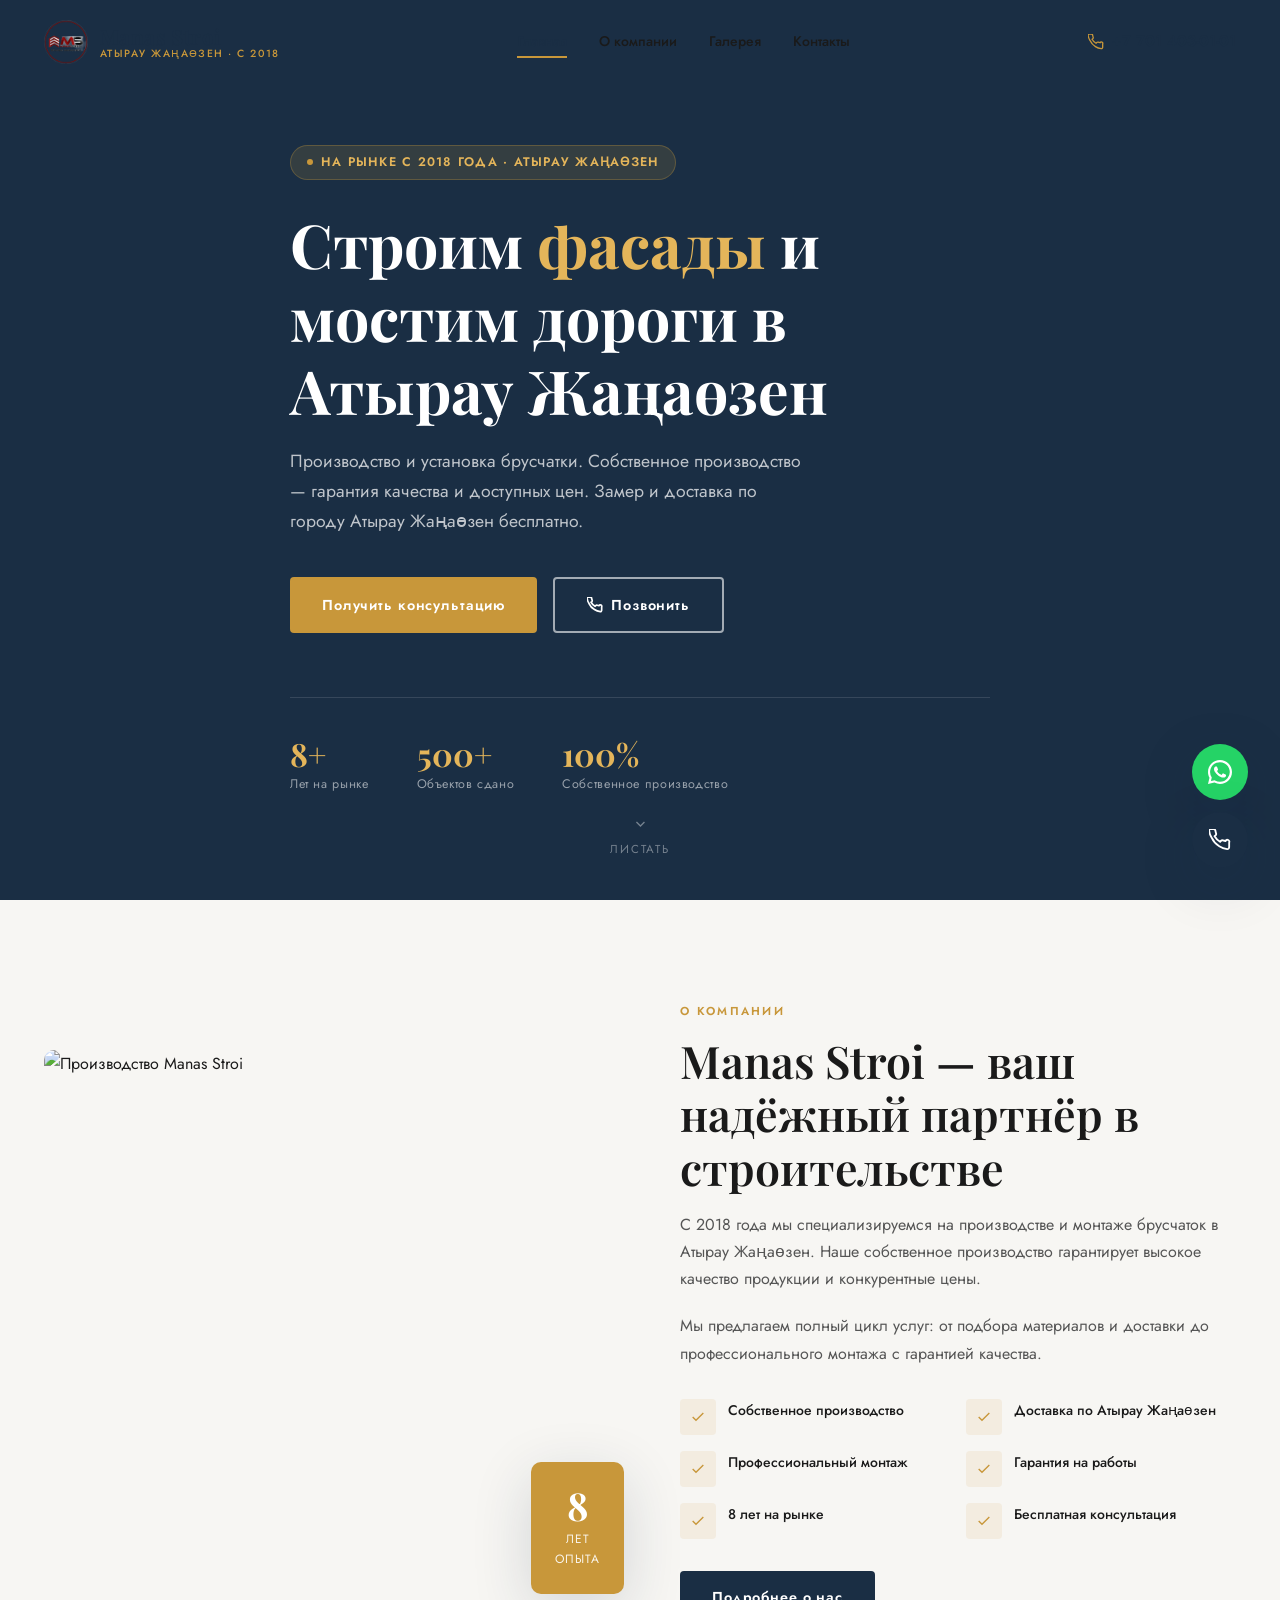
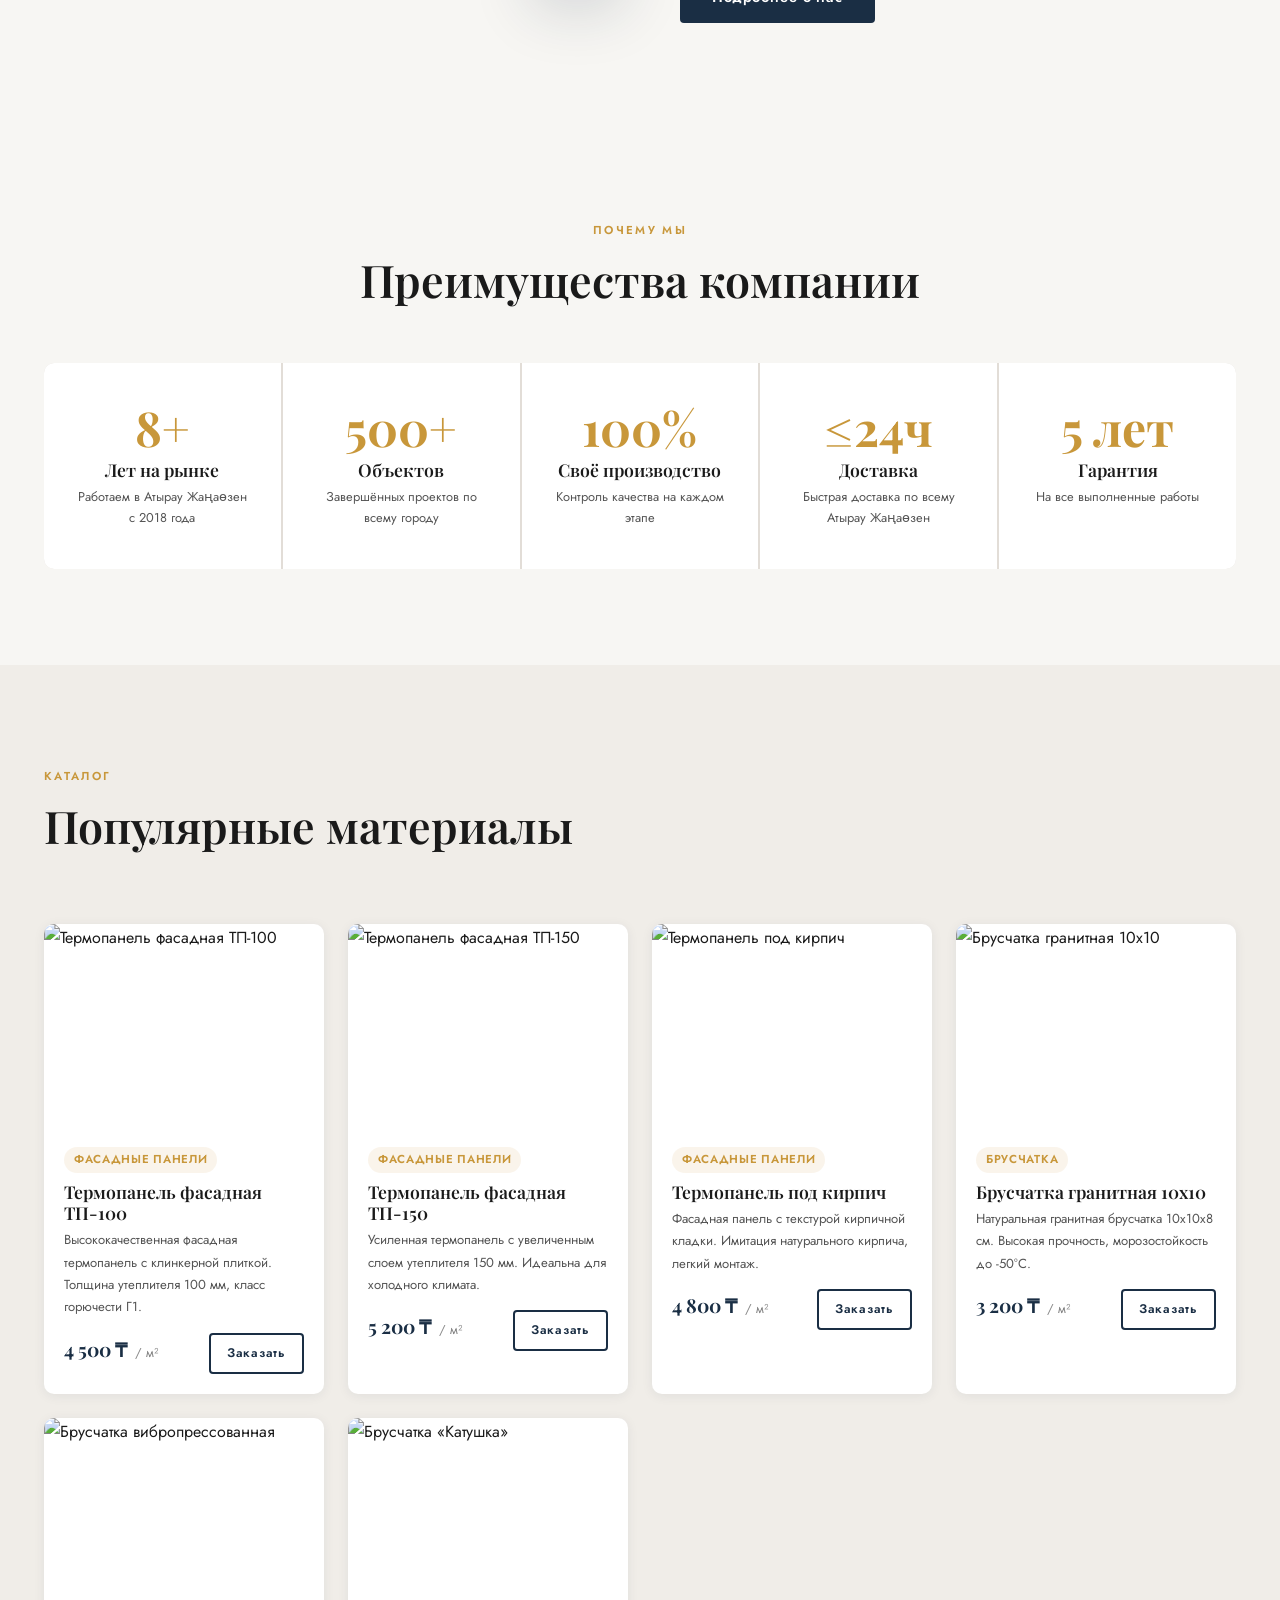
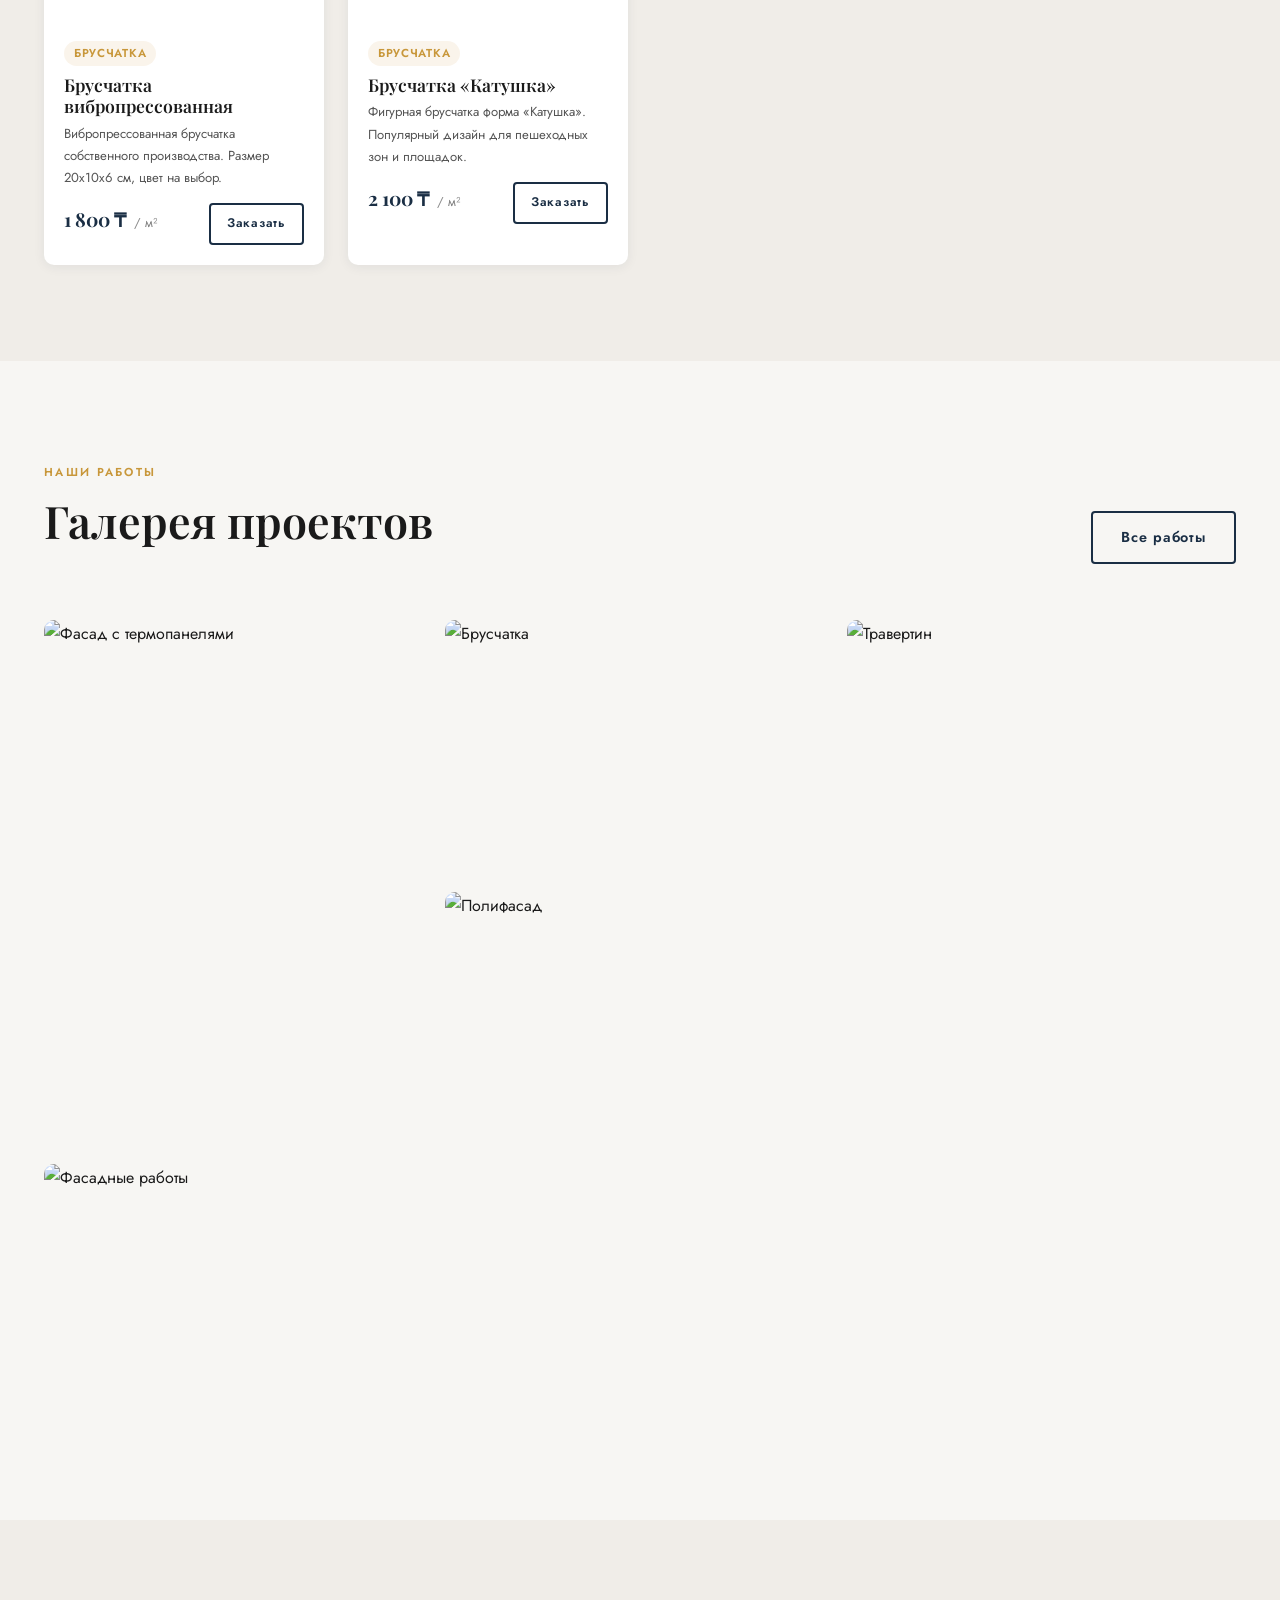
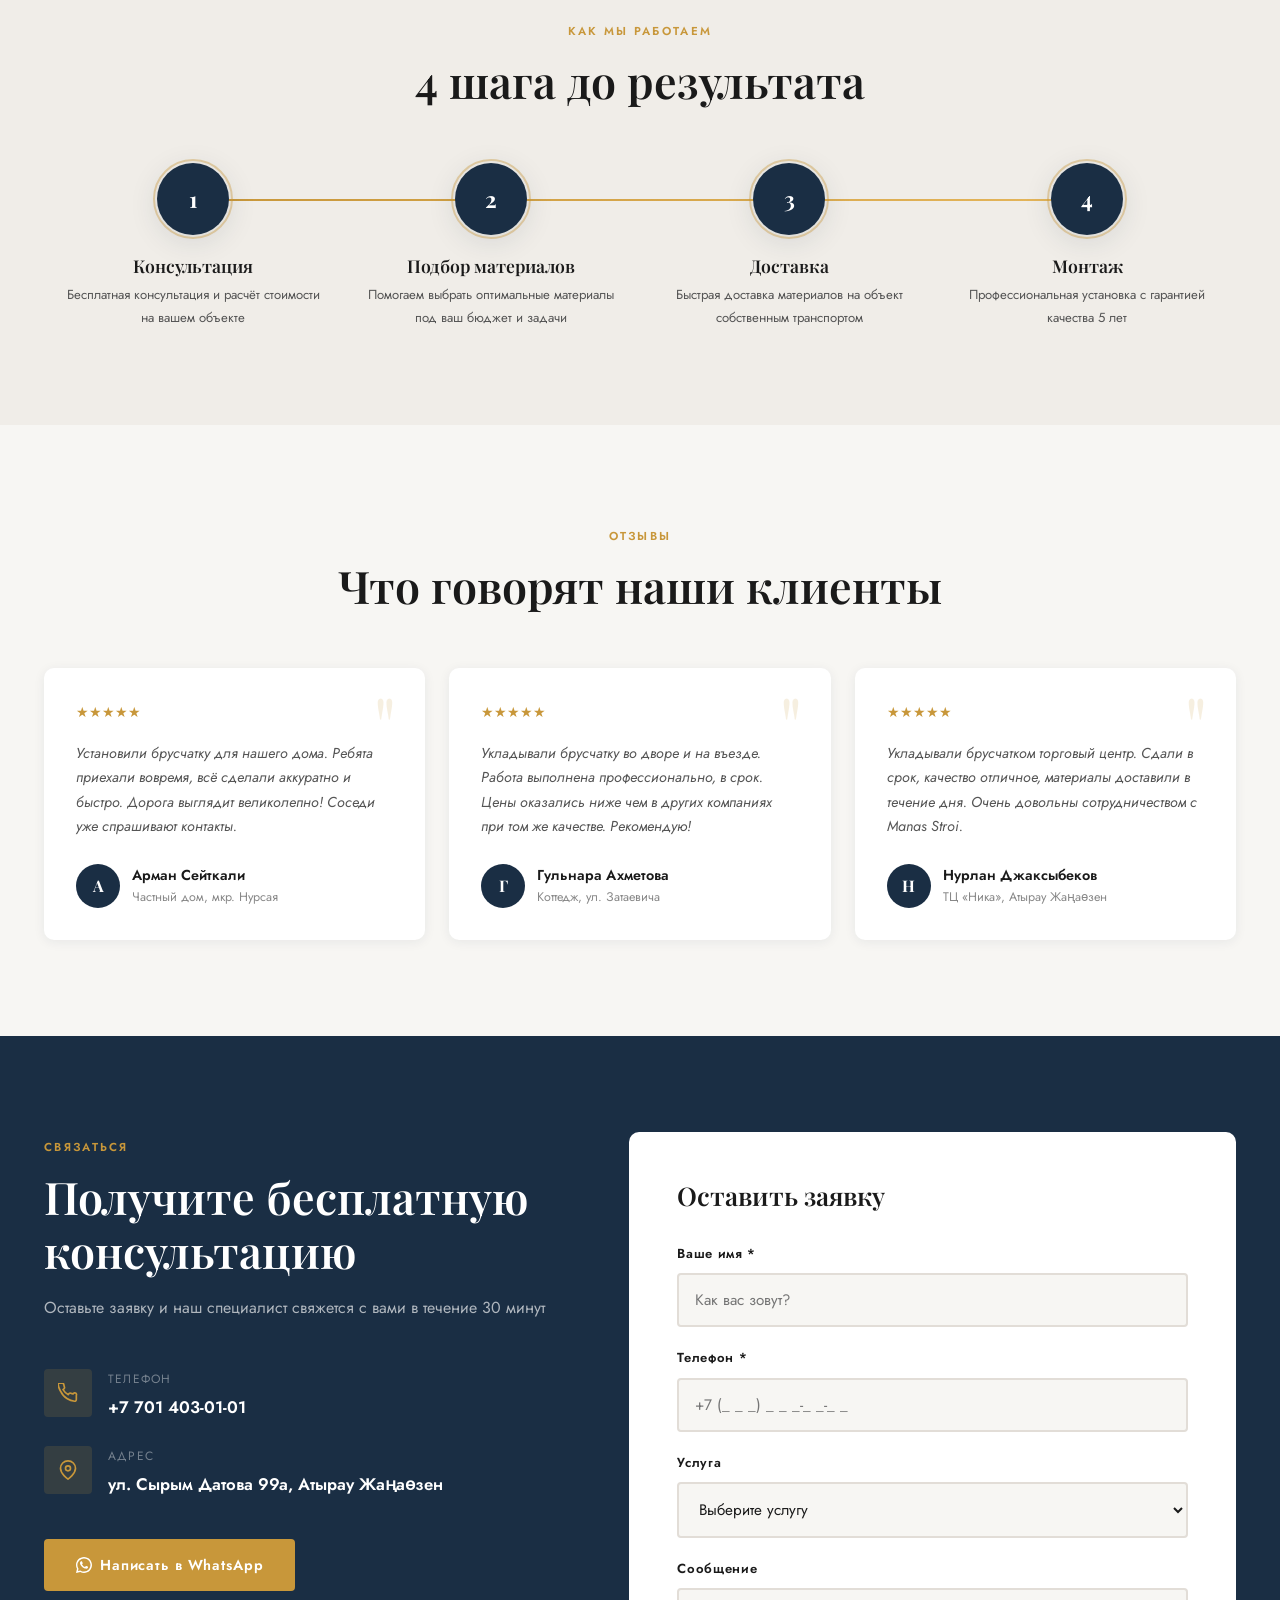
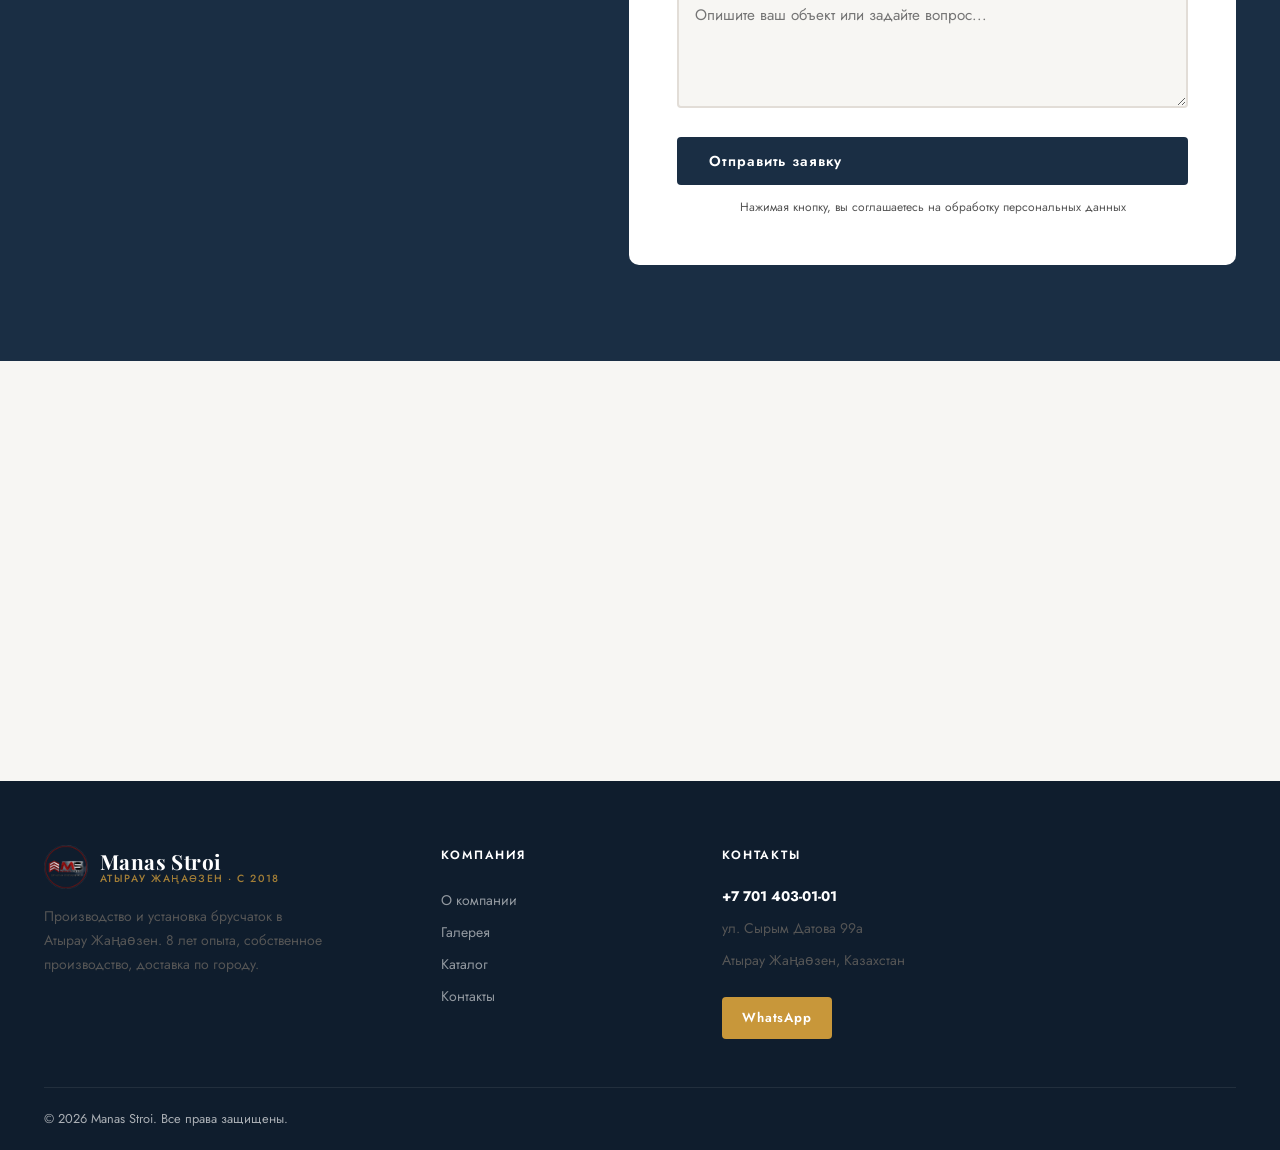
==== commit 56b7f414: "Update index.html" ====
--- a/index.html
+++ b/index.html
@@ -3,9 +3,9 @@
 <head>
   <meta charset="UTF-8">
   <meta name="viewport" content="width=device-width, initial-scale=1.0">
-  <title>Manas Stroi — Производство и установка брусчаток в Атырау</title>
-  <meta name="description" content="Manas Stroi — производство и установка брусчатки в Атырау. 8 лет опыта. Собственное производство. Доставка по городу.">
-  <meta name="keywords" content="фасадные термопанели Атырау, брусчатка Атырау, полифасад Атырау, травертин Атырау, строительные материалы Атырау, фасадные панели Атырау">
+  <title>Manas Stroi Жаңаөзен — Производство и установка брусчаток в Атырау Жаңаөзен</title>
+  <meta name="description" content="Manas Stroi — производство и установка брусчатки в Атырау Жаңаөзен. 8 лет опыта. Собственное производство. Доставка по городу.">
+  <meta name="keywords" content="фасадные термопанели Атырау Жаңаөзен Жаңаөзен, брусчатка Атырау Жаңаөзен Жаңаөзен, полифасад Атырау Жаңаөзен, травертин Атырау Жаңаөзен, строительные материалы Атырау Жаңаөзен, фасадные панели Атырау Жаңаөзен">
   <link rel="icon" href="logo.png" type="image/jpeg">
   <link rel="stylesheet" href="css/style.css">
 </head>
@@ -19,7 +19,7 @@
         <img src="logo.png" class="logo-img" alt="Manas Stroi">
         <div class="logo-text">
           <span class="logo-name">Manas Stroi</span>
-          <span class="logo-sub">Атырау · с 2018</span>
+          <span class="logo-sub">Атырау Жаңаөзен · с 2018</span>
         </div>
       </a>
       <nav class="nav">
@@ -55,9 +55,9 @@
   <div class="hero-overlay"></div>
   <div class="container">
     <div class="hero-content">
-      <div class="hero-badge">На рынке с 2018 года · Атырау</div>
-      <h1>Строим <em>фасады</em> и мостим дороги в Атырау</h1>
-      <p class="hero-desc">Производство и установка брусчатки. Собственное производство — гарантия качества и доступных цен. Замер и доставка по городу Атырау бесплатно.</p>
+      <div class="hero-badge">На рынке с 2018 года · Атырау Жаңаөзен</div>
+      <h1>Строим <em>фасады</em> и мостим дороги в Атырау Жаңаөзен</h1>
+      <p class="hero-desc">Производство и установка брусчатки. Собственное производство — гарантия качества и доступных цен. Замер и доставка по городу Атырау Жаңаөзен бесплатно.</p>
       <div class="hero-actions">
         <a href="contacts.html" class="btn btn-accent">Получить консультацию</a>
         <a href="tel:77714030101" class="btn btn-outline">
@@ -101,7 +101,7 @@
       <div class="fade-in fade-in-delay-1">
         <span class="section-label">О компании</span>
         <h2 class="section-title">Manas Stroi — ваш надёжный партнёр в строительстве</h2>
-        <p style="margin-bottom:20px">С 2018 года мы специализируемся на производстве и монтаже брусчаток в Атырау. Наше собственное производство гарантирует высокое качество продукции и конкурентные цены.</p>
+        <p style="margin-bottom:20px">С 2018 года мы специализируемся на производстве и монтаже брусчаток в Атырау Жаңаөзен. Наше собственное производство гарантирует высокое качество продукции и конкурентные цены.</p>
         <p style="margin-bottom:32px">Мы предлагаем полный цикл услуг: от подбора материалов и доставки до профессионального монтажа с гарантией качества.</p>
         <div class="about-features">
           <div class="about-feature">
@@ -114,7 +114,7 @@
             <div class="about-feature-icon">
               <svg width="16" height="16" fill="none" stroke="currentColor" stroke-width="2" viewBox="0 0 24 24"><polyline points="20 6 9 17 4 12"/></svg>
             </div>
-            <span class="about-feature-text">Доставка по Атырау</span>
+            <span class="about-feature-text">Доставка по Атырау Жаңаөзен</span>
           </div>
           <div class="about-feature">
             <div class="about-feature-icon">
@@ -153,7 +153,7 @@
     <div class="section-header centered">
       <span class="section-label">Что мы делаем</span>
       <h2 class="section-title fade-in">Наши услуги</h2>
-      <p class="section-desc fade-in fade-in-delay-1">Полный спектр услуг по облицовке фасадов и благоустройству территорий в Атырау</p>
+      <p class="section-desc fade-in fade-in-delay-1">Полный спектр услуг по облицовке фасадов и благоустройству территорий в Атырау Жаңаөзен</p>
     </div>
     <div class="services-grid">
       <a href="service-thermopanel.html" class="service-card fade-in">
@@ -223,7 +223,7 @@
       <div class="advantage-item">
         <div class="advantage-num">8+</div>
         <h4>Лет на рынке</h4>
-        <p>Работаем в Атырау с 2018 года</p>
+        <p>Работаем в Атырау Жаңаөзен с 2018 года</p>
       </div>
       <div class="advantage-item">
         <div class="advantage-num">500+</div>
@@ -238,7 +238,7 @@
       <div class="advantage-item">
         <div class="advantage-num">≤24ч</div>
         <h4>Доставка</h4>
-        <p>Быстрая доставка по всему Атырау</p>
+        <p>Быстрая доставка по всему Атырау Жаңаөзен</p>
       </div>
       <div class="advantage-item">
         <div class="advantage-num">5 лет</div>
@@ -368,7 +368,7 @@
           <div class="testimonial-avatar">Н</div>
           <div>
             <div class="testimonial-name">Нурлан Джаксыбеков</div>
-            <div class="testimonial-role">ТЦ «Ника», Атырау</div>
+            <div class="testimonial-role">ТЦ «Ника», Атырау Жаңаөзен</div>
           </div>
         </div>
       </div>
@@ -399,7 +399,7 @@
           </div>
           <div>
             <div class="contact-detail-label">Адрес</div>
-            <div class="contact-detail-value">ул. Сырым Датова 99а, Атырау</div>
+            <div class="contact-detail-value">ул. Сырым Датова 99а, Атырау Жаңаөзен</div>
           </div>
         </div>
         <a href="https://wa.me/77714030101" target="_blank" class="btn btn-accent" style="margin-top:16px">
@@ -456,10 +456,10 @@
           <img src="logo.png" class="logo-img" alt="Manas Stroi">
           <div class="logo-text">
             <span class="logo-name">Manas Stroi</span>
-            <span class="logo-sub" style="color:rgba(200,151,58,0.8)">Атырау · с 2018</span>
+            <span class="logo-sub" style="color:rgba(200,151,58,0.8)">Атырау Жаңаөзен · с 2018</span>
           </div>
         </a>
-        <p>Производство и установка брусчаток в Атырау. 8 лет опыта, собственное производство, доставка по городу.</p>
+        <p>Производство и установка брусчаток в Атырау Жаңаөзен. 8 лет опыта, собственное производство, доставка по городу.</p>
       </div>
       <div>
         <h5>Компания</h5>
@@ -474,7 +474,7 @@
         <h5>Контакты</h5>
         <p><strong>+7 701 403-01-01</strong></p>
         <p>ул. Сырым Датова 99а</p>
-        <p>Атырау, Казахстан</p>
+        <p>Атырау Жаңаөзен, Казахстан</p>
         <a href="https://wa.me/77714030101" target="_blank" class="btn btn-accent" style="margin-top:16px;font-size:0.82rem;padding:10px 20px">WhatsApp</a>
       </div>
     </div>
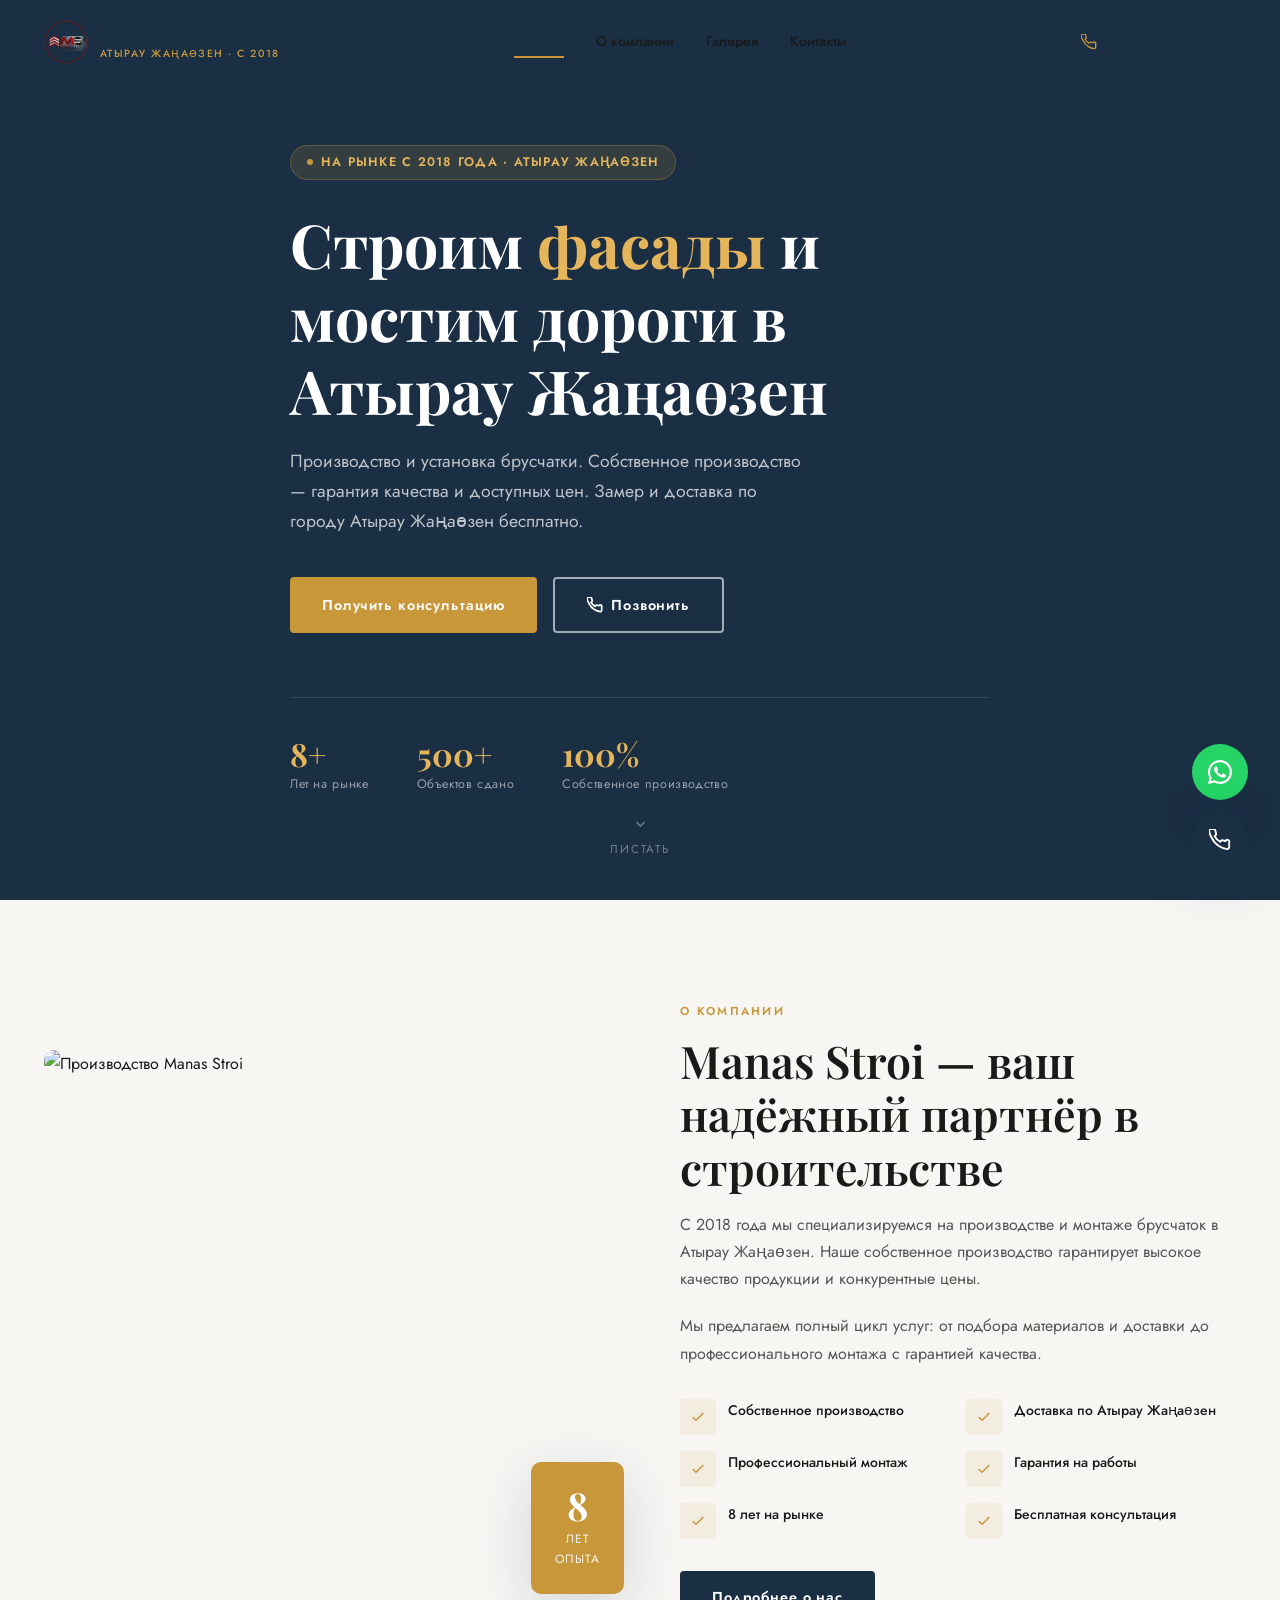
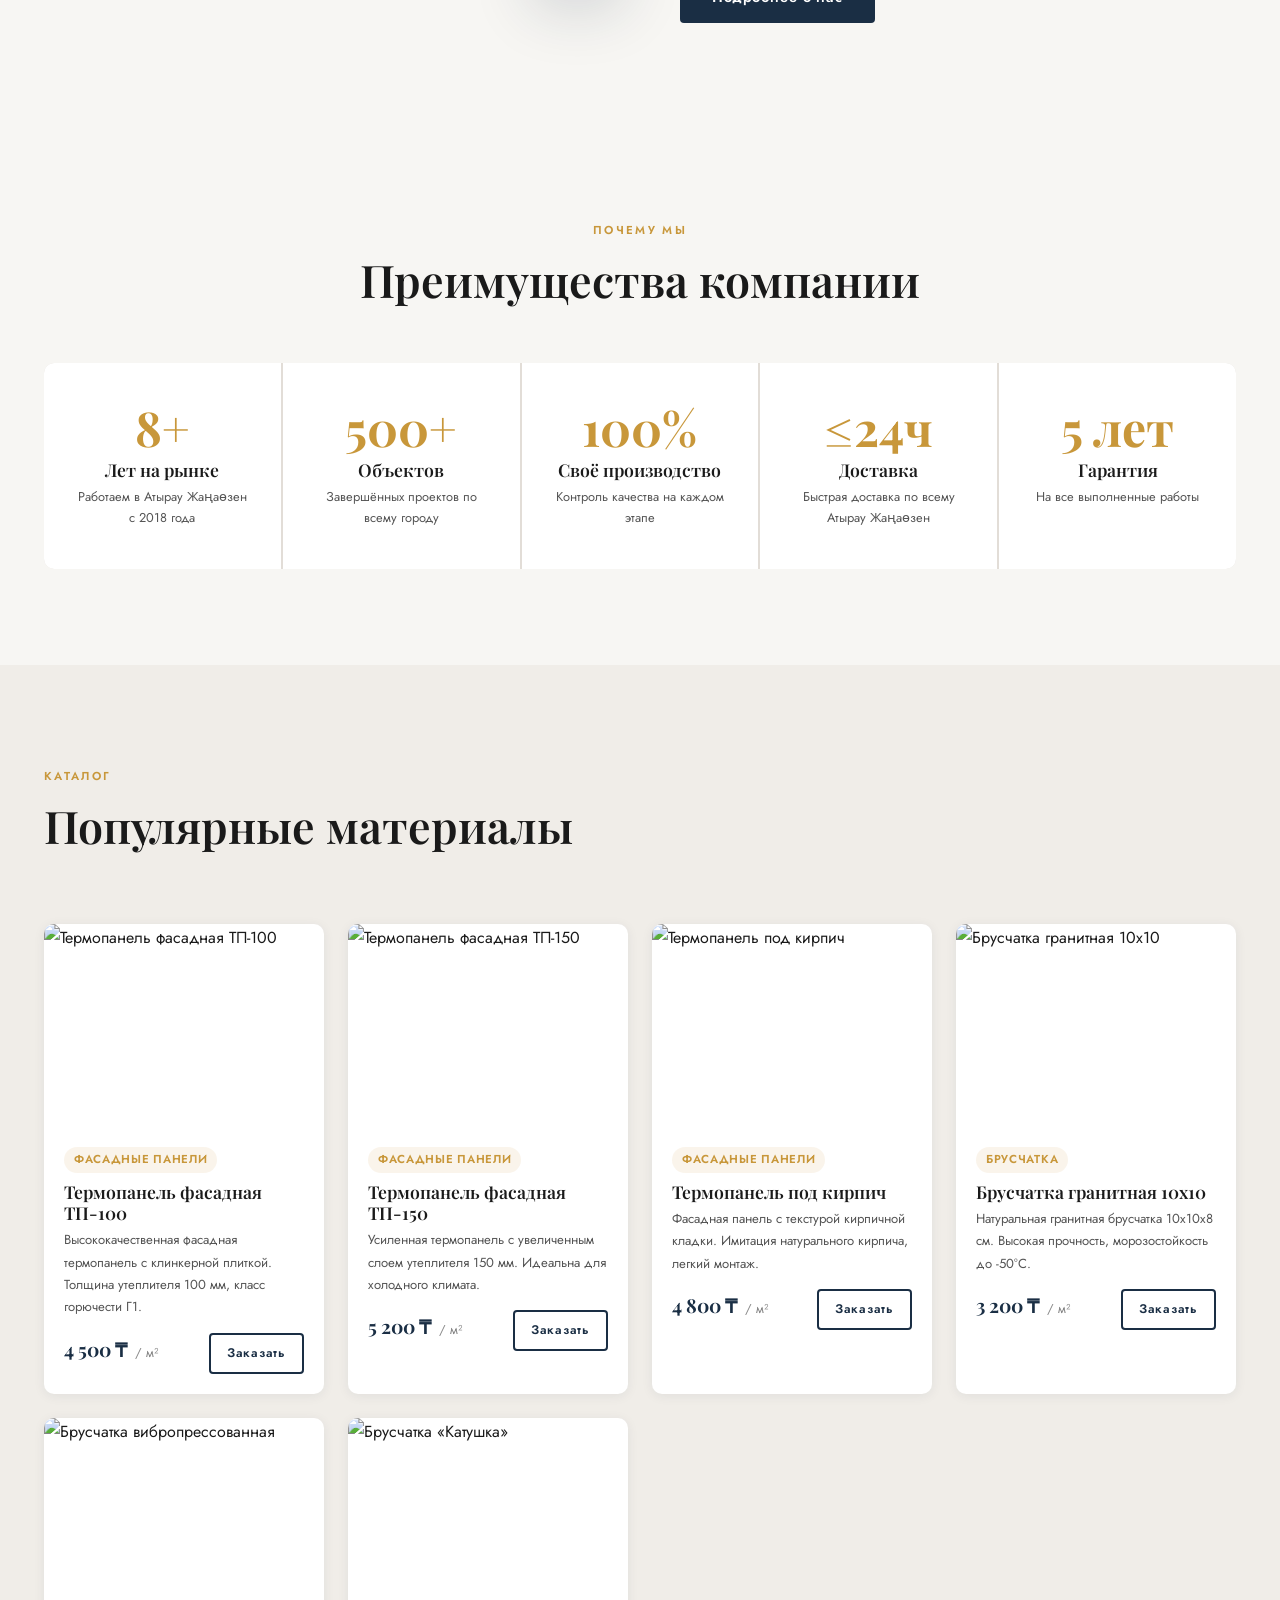
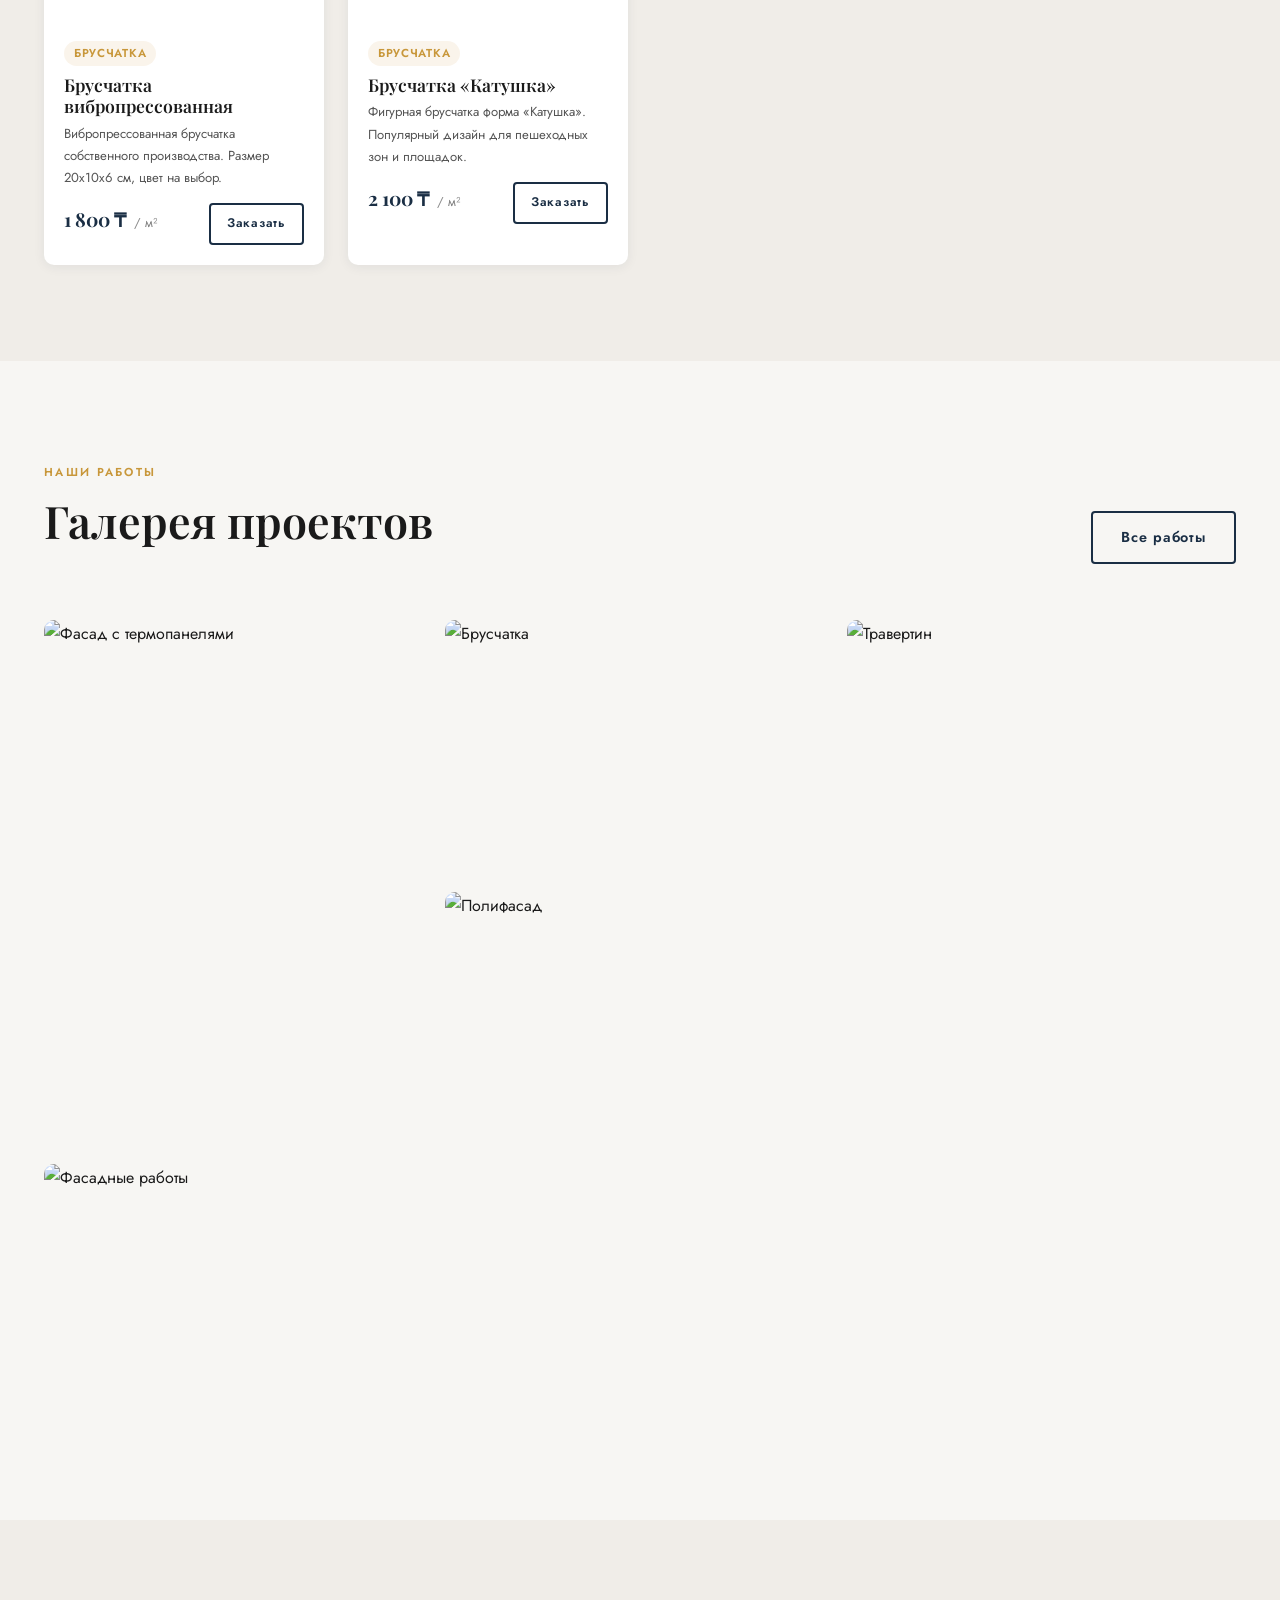
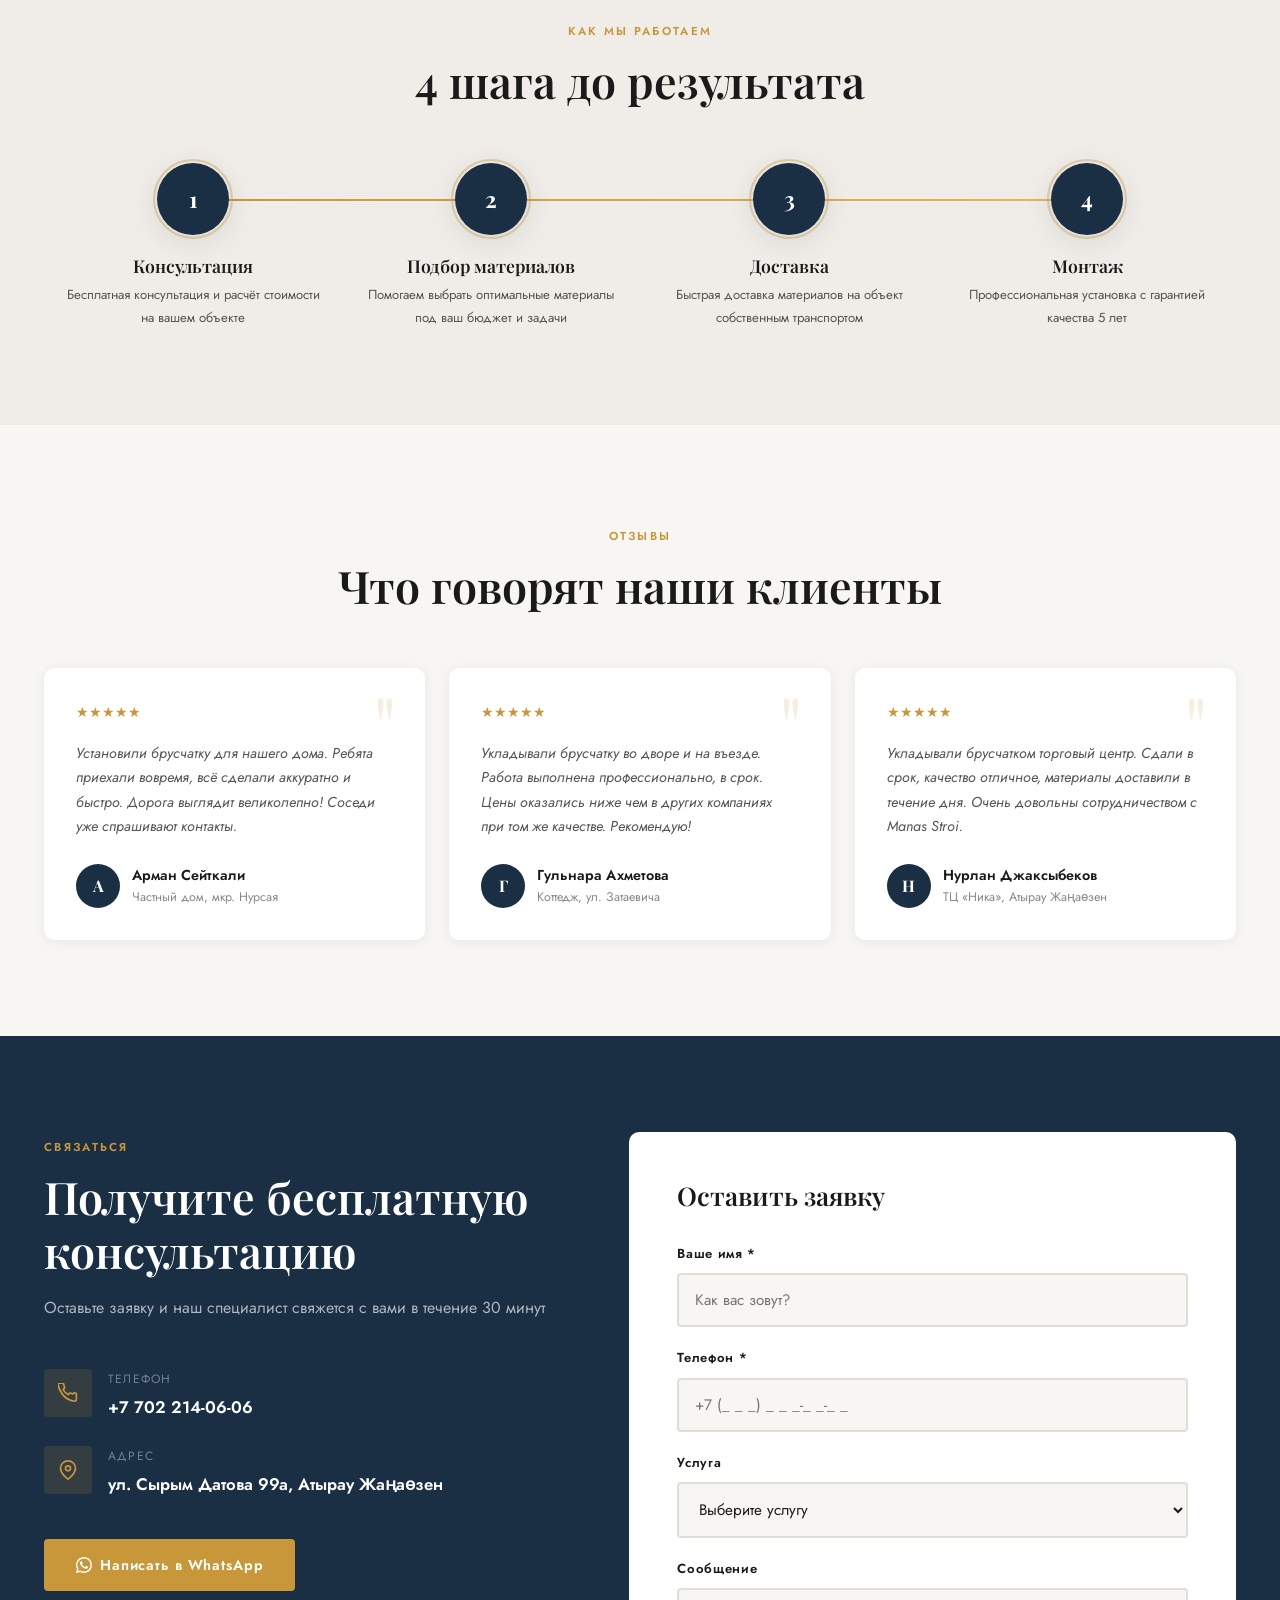
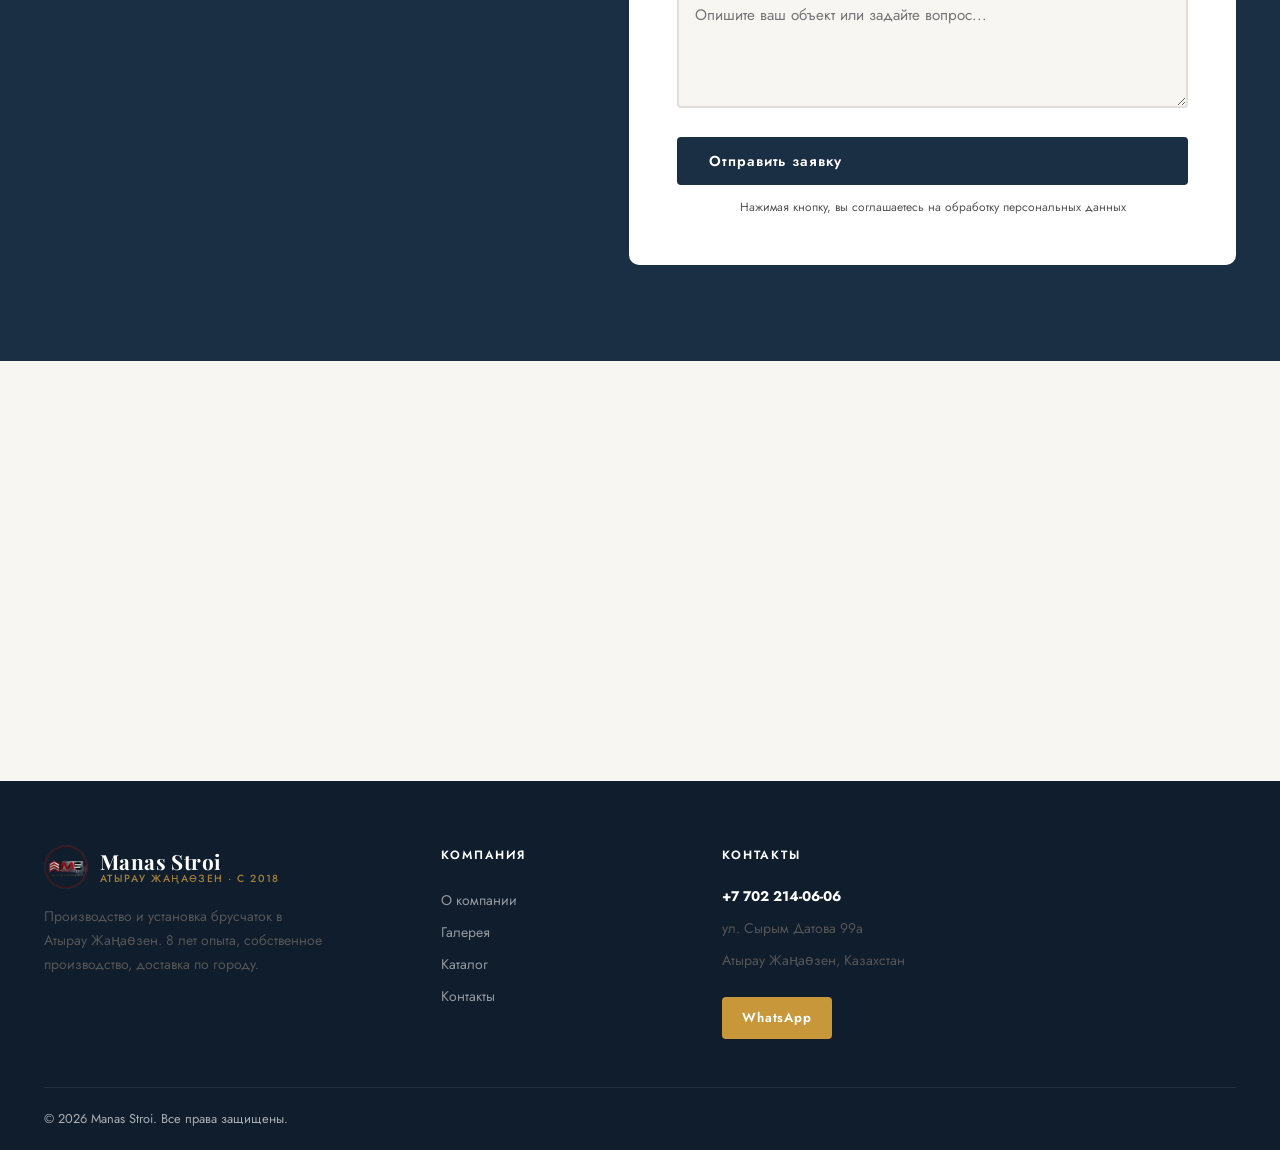
==== commit 49da024e: "Update index.html" ====
--- a/index.html
+++ b/index.html
@@ -28,9 +28,9 @@
         <a href="gallery.html">Галерея</a>
         <a href="contacts.html">Контакты</a>
       </nav>
-      <a href="tel:77714030101" class="header-phone">
+      <a href="tel:77022140606" class="header-phone">
         <svg width="16" height="16" fill="none" stroke="currentColor" stroke-width="2" viewBox="0 0 24 24"><path d="M22 16.92v3a2 2 0 01-2.18 2 19.79 19.79 0 01-8.63-3.07A19.5 19.5 0 013.07 9.81a19.79 19.79 0 01-3.07-8.67A2 2 0 012 .18h3a2 2 0 012 1.72 12.84 12.84 0 00.7 2.81 2 2 0 01-.45 2.11L6.09 7.91a16 16 0 006 6l1.09-1.09a2 2 0 012.11-.45 12.84 12.84 0 002.81.7A2 2 0 0122 14.92z"/></svg>
-        +7 701 403-01-01
+        +7 702 214-06-06
       </a>
       <button class="menu-toggle" aria-label="Меню">
         <span></span><span></span><span></span>
@@ -46,7 +46,7 @@
   <a href="about.html">О компании</a>
   <a href="gallery.html">Галерея</a>
   <a href="contacts.html">Контакты</a>
-  <a href="tel:77714030101" class="mobile-nav-phone">+7 701 403-01-01</a>
+  <a href="tel:77022140606" class="mobile-nav-phone">+7 702 214-06-06</a>
 </nav>
 
 <!-- ─── HERO ────────────────────────────────────────────── -->
@@ -60,7 +60,7 @@
       <p class="hero-desc">Производство и установка брусчатки. Собственное производство — гарантия качества и доступных цен. Замер и доставка по городу Атырау Жаңаөзен бесплатно.</p>
       <div class="hero-actions">
         <a href="contacts.html" class="btn btn-accent">Получить консультацию</a>
-        <a href="tel:77714030101" class="btn btn-outline">
+        <a href="tel:77022140606" class="btn btn-outline">
           <svg width="16" height="16" fill="none" stroke="currentColor" stroke-width="2.5" viewBox="0 0 24 24"><path d="M22 16.92v3a2 2 0 01-2.18 2 19.79 19.79 0 01-8.63-3.07A19.5 19.5 0 013.07 9.81a19.79 19.79 0 01-3.07-8.67A2 2 0 012 .18h3a2 2 0 012 1.72 12.84 12.84 0 00.7 2.81 2 2 0 01-.45 2.11L6.09 7.91a16 16 0 006 6l1.09-1.09a2 2 0 012.11-.45 12.84 12.84 0 002.81.7A2 2 0 0122 14.92z"/></svg>
           Позвонить
         </a>
@@ -390,7 +390,7 @@
           </div>
           <div>
             <div class="contact-detail-label">Телефон</div>
-            <div class="contact-detail-value">+7 701 403-01-01</div>
+            <div class="contact-detail-value">+7 702 214-06-06</div>
           </div>
         </div>
         <div class="contact-detail">
@@ -402,7 +402,7 @@
             <div class="contact-detail-value">ул. Сырым Датова 99а, Атырау Жаңаөзен</div>
           </div>
         </div>
-        <a href="https://wa.me/77714030101" target="_blank" class="btn btn-accent" style="margin-top:16px">
+        <a href="https://wa.me/77022140606" target="_blank" class="btn btn-accent" style="margin-top:16px">
           <svg width="16" height="16" viewBox="0 0 24 24" fill="currentColor"><path d="M17.472 14.382c-.297-.149-1.758-.867-2.03-.967-.273-.099-.471-.148-.67.15-.197.297-.767.966-.94 1.164-.173.199-.347.223-.644.075-.297-.15-1.255-.463-2.39-1.475-.883-.788-1.48-1.761-1.653-2.059-.173-.297-.018-.458.13-.606.134-.133.298-.347.446-.52.149-.174.198-.298.298-.497.099-.198.05-.371-.025-.52-.075-.149-.669-1.612-.916-2.207-.242-.579-.487-.5-.669-.51-.173-.008-.371-.01-.57-.01-.198 0-.52.074-.792.372-.272.297-1.04 1.016-1.04 2.479 0 1.462 1.065 2.875 1.213 3.074.149.198 2.096 3.2 5.077 4.487.709.306 1.262.489 1.694.625.712.227 1.36.195 1.871.118.571-.085 1.758-.719 2.006-1.413.248-.694.248-1.289.173-1.413-.074-.124-.272-.198-.57-.347z"/><path d="M12 0C5.373 0 0 5.373 0 12c0 2.089.537 4.049 1.475 5.748L0 24l6.435-1.44A11.943 11.943 0 0012 24c6.627 0 12-5.373 12-12S18.627 0 12 0zm0 21.818a9.818 9.818 0 01-5.003-1.368l-.36-.213-3.717.832.845-3.614-.235-.374A9.818 9.818 0 1112 21.818z"/></svg>
           Написать в WhatsApp
         </a>
@@ -472,10 +472,10 @@
       </div>
       <div class="footer-contact">
         <h5>Контакты</h5>
-        <p><strong>+7 701 403-01-01</strong></p>
+        <p><strong>+7 702 214-06-06</strong></p>
         <p>ул. Сырым Датова 99а</p>
         <p>Атырау Жаңаөзен, Казахстан</p>
-        <a href="https://wa.me/77714030101" target="_blank" class="btn btn-accent" style="margin-top:16px;font-size:0.82rem;padding:10px 20px">WhatsApp</a>
+        <a href="https://wa.me/77022140606" target="_blank" class="btn btn-accent" style="margin-top:16px;font-size:0.82rem;padding:10px 20px">WhatsApp</a>
       </div>
     </div>
     <div class="footer-bottom">
@@ -489,10 +489,10 @@
 
 <!-- ─── FLOATING BUTTONS ──────────────────────────────────── -->
 <div class="float-buttons">
-  <a href="https://wa.me/77714030101" target="_blank" class="float-btn float-wa" title="WhatsApp">
+  <a href="https://wa.me/77022140606" target="_blank" class="float-btn float-wa" title="WhatsApp">
     <svg width="24" height="24" viewBox="0 0 24 24" fill="white"><path d="M17.472 14.382c-.297-.149-1.758-.867-2.03-.967-.273-.099-.471-.148-.67.15-.197.297-.767.966-.94 1.164-.173.199-.347.223-.644.075-.297-.15-1.255-.463-2.39-1.475-.883-.788-1.48-1.761-1.653-2.059-.173-.297-.018-.458.13-.606.134-.133.298-.347.446-.52.149-.174.198-.298.298-.497.099-.198.05-.371-.025-.52-.075-.149-.669-1.612-.916-2.207-.242-.579-.487-.5-.669-.51-.173-.008-.371-.01-.57-.01-.198 0-.52.074-.792.372-.272.297-1.04 1.016-1.04 2.479 0 1.462 1.065 2.875 1.213 3.074.149.198 2.096 3.2 5.077 4.487.709.306 1.262.489 1.694.625.712.227 1.36.195 1.871.118.571-.085 1.758-.719 2.006-1.413.248-.694.248-1.289.173-1.413-.074-.124-.272-.198-.57-.347z"/><path d="M12 0C5.373 0 0 5.373 0 12c0 2.089.537 4.049 1.475 5.748L0 24l6.435-1.44A11.943 11.943 0 0012 24c6.627 0 12-5.373 12-12S18.627 0 12 0zm0 21.818a9.818 9.818 0 01-5.003-1.368l-.36-.213-3.717.832.845-3.614-.235-.374A9.818 9.818 0 1112 21.818z"/></svg>
   </a>
-  <a href="tel:77714030101" class="float-btn float-call" title="Позвонить">
+  <a href="tel:77022140606" class="float-btn float-call" title="Позвонить">
     <svg width="22" height="22" fill="none" stroke="white" stroke-width="2" viewBox="0 0 24 24"><path d="M22 16.92v3a2 2 0 01-2.18 2 19.79 19.79 0 01-8.63-3.07A19.5 19.5 0 013.07 9.81a19.79 19.79 0 01-3.07-8.67A2 2 0 012 .18h3a2 2 0 012 1.72 12.84 12.84 0 00.7 2.81 2 2 0 01-.45 2.11L6.09 7.91a16 16 0 006 6l1.09-1.09a2 2 0 012.11-.45 12.84 12.84 0 002.81.7A2 2 0 0122 14.92z"/></svg>
   </a>
 </div>
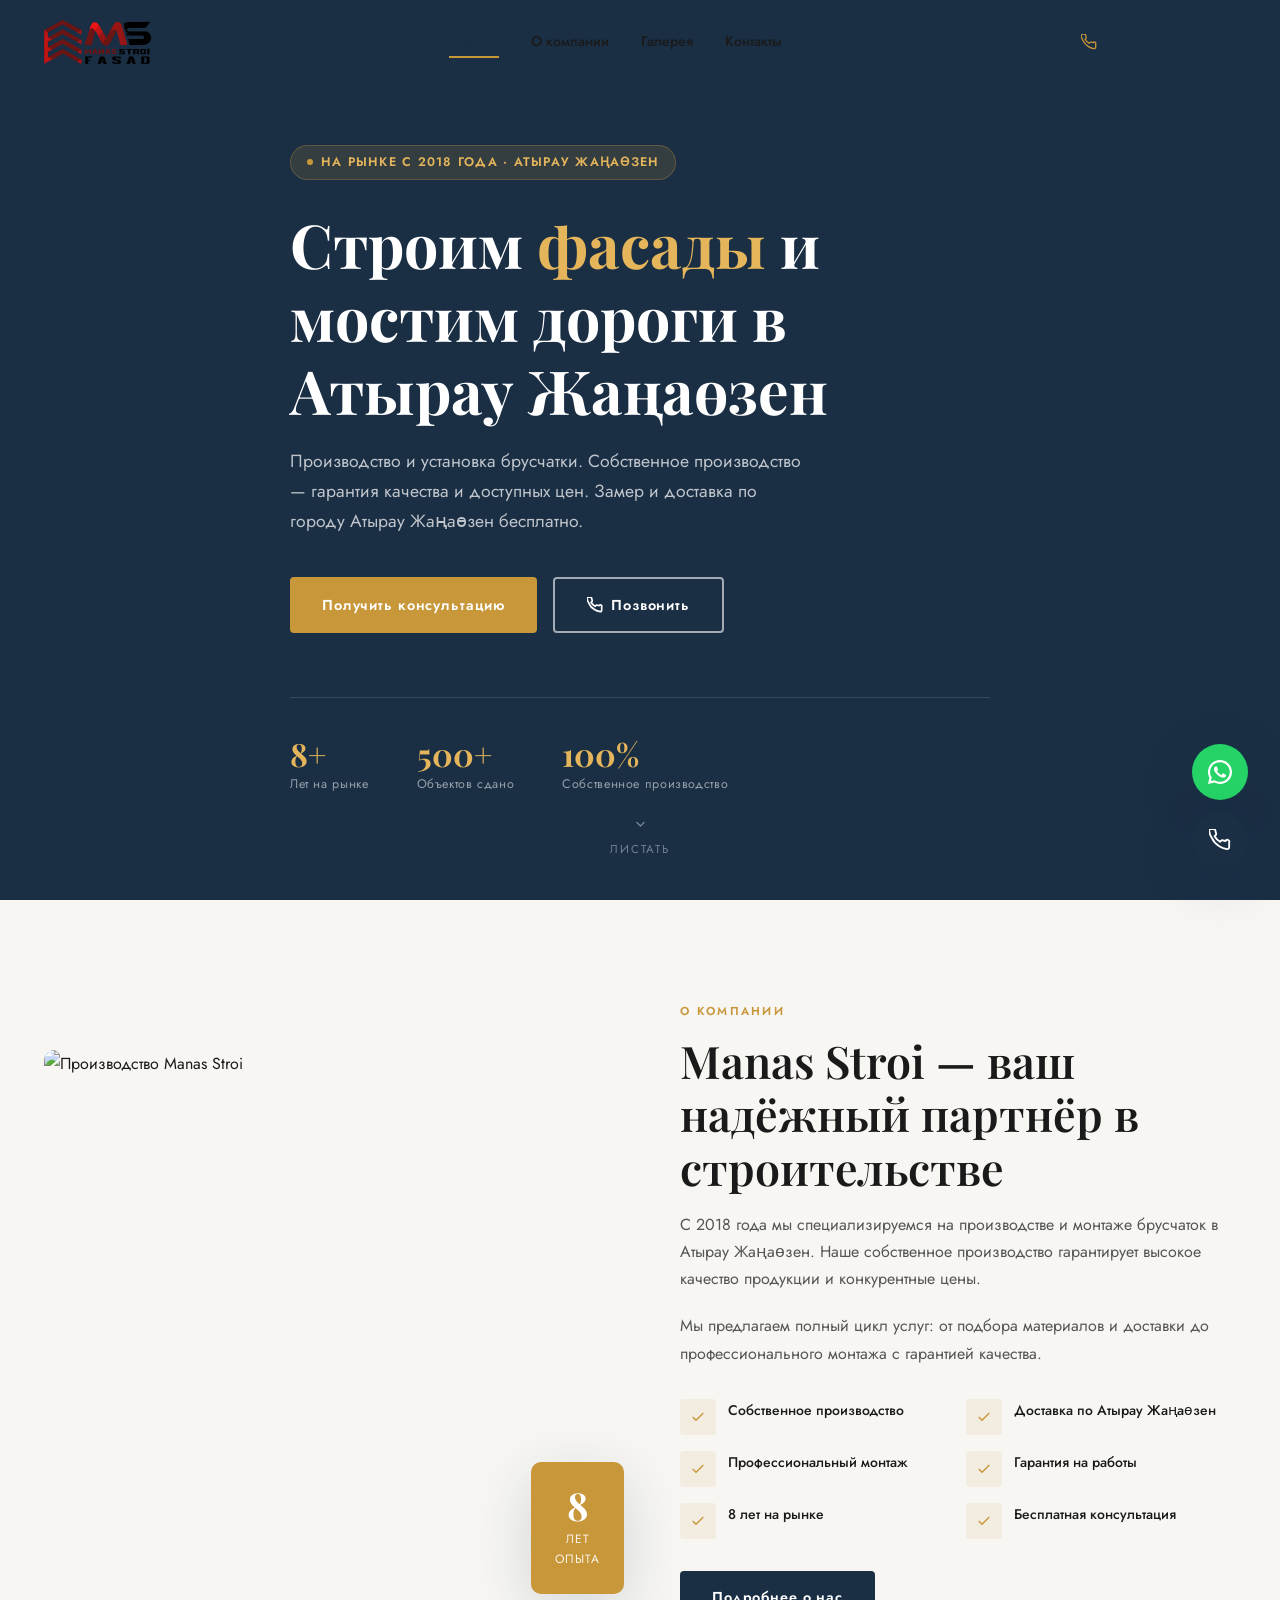
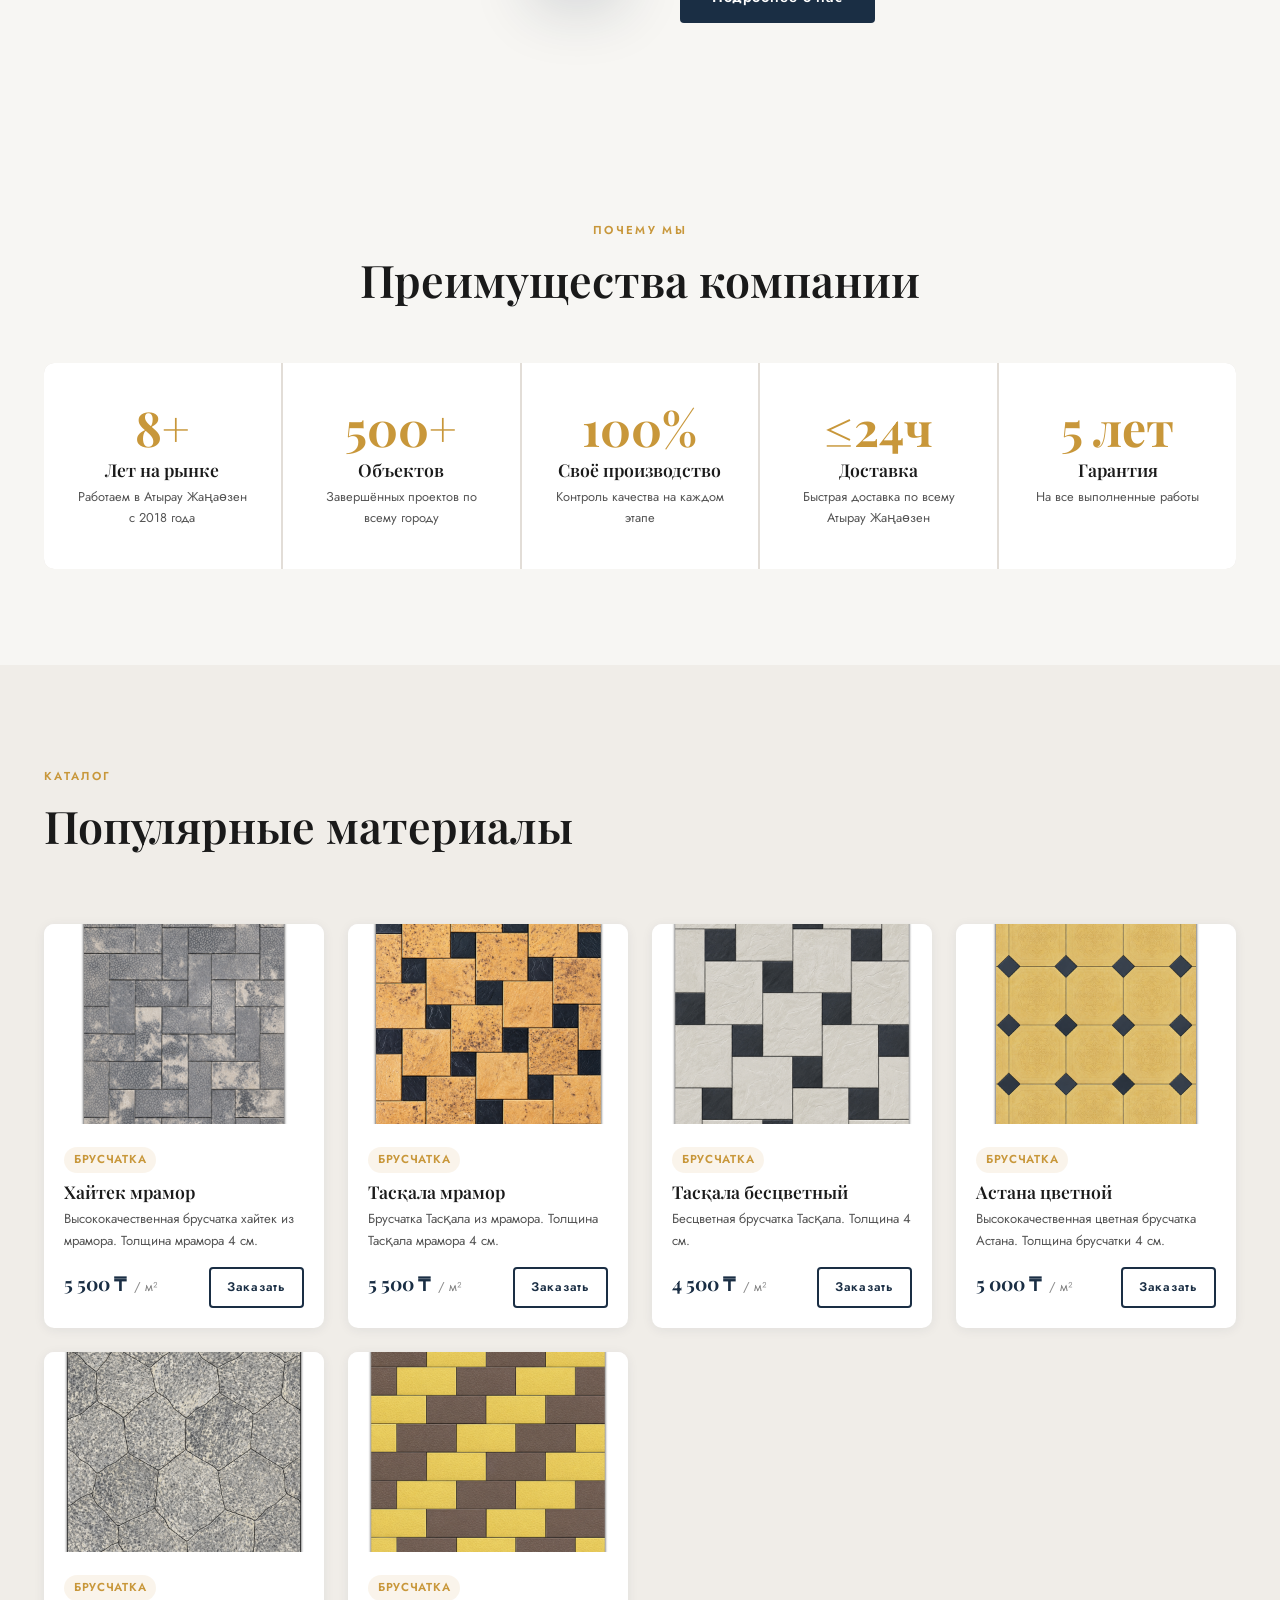
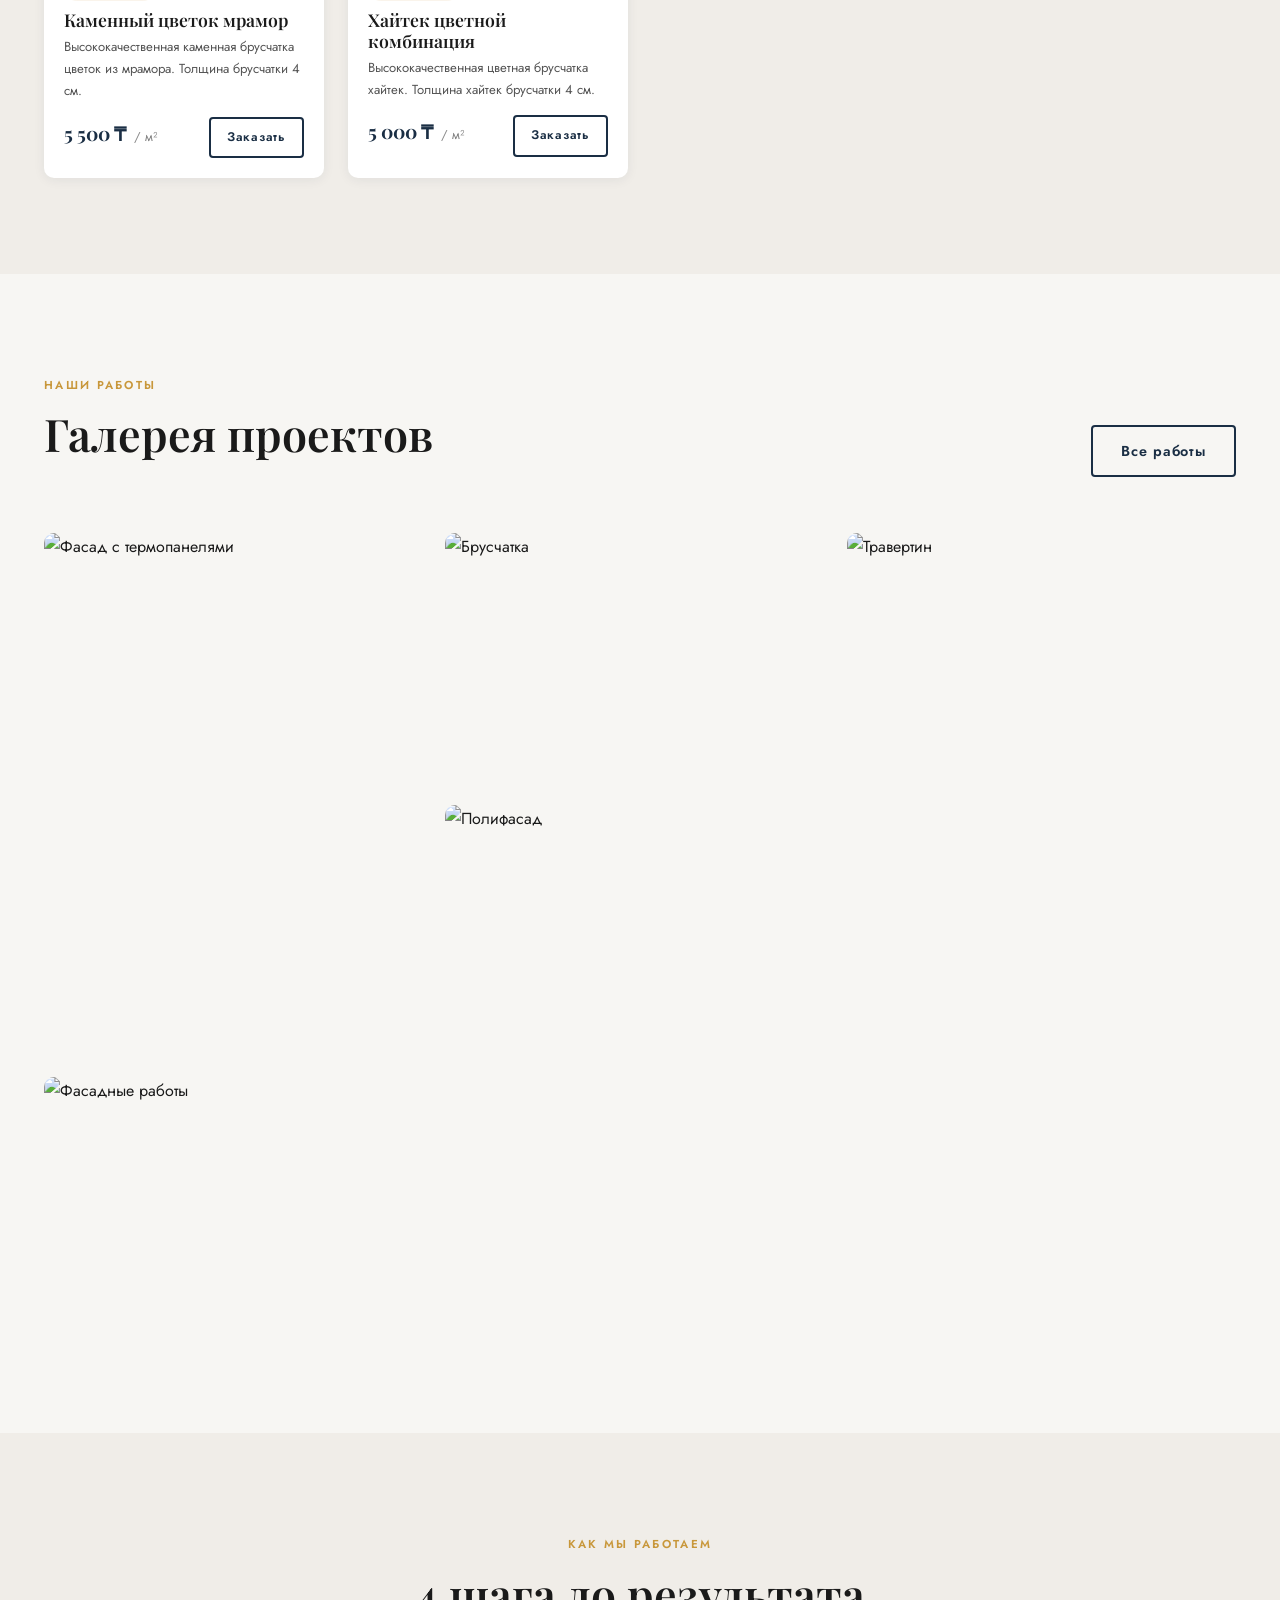
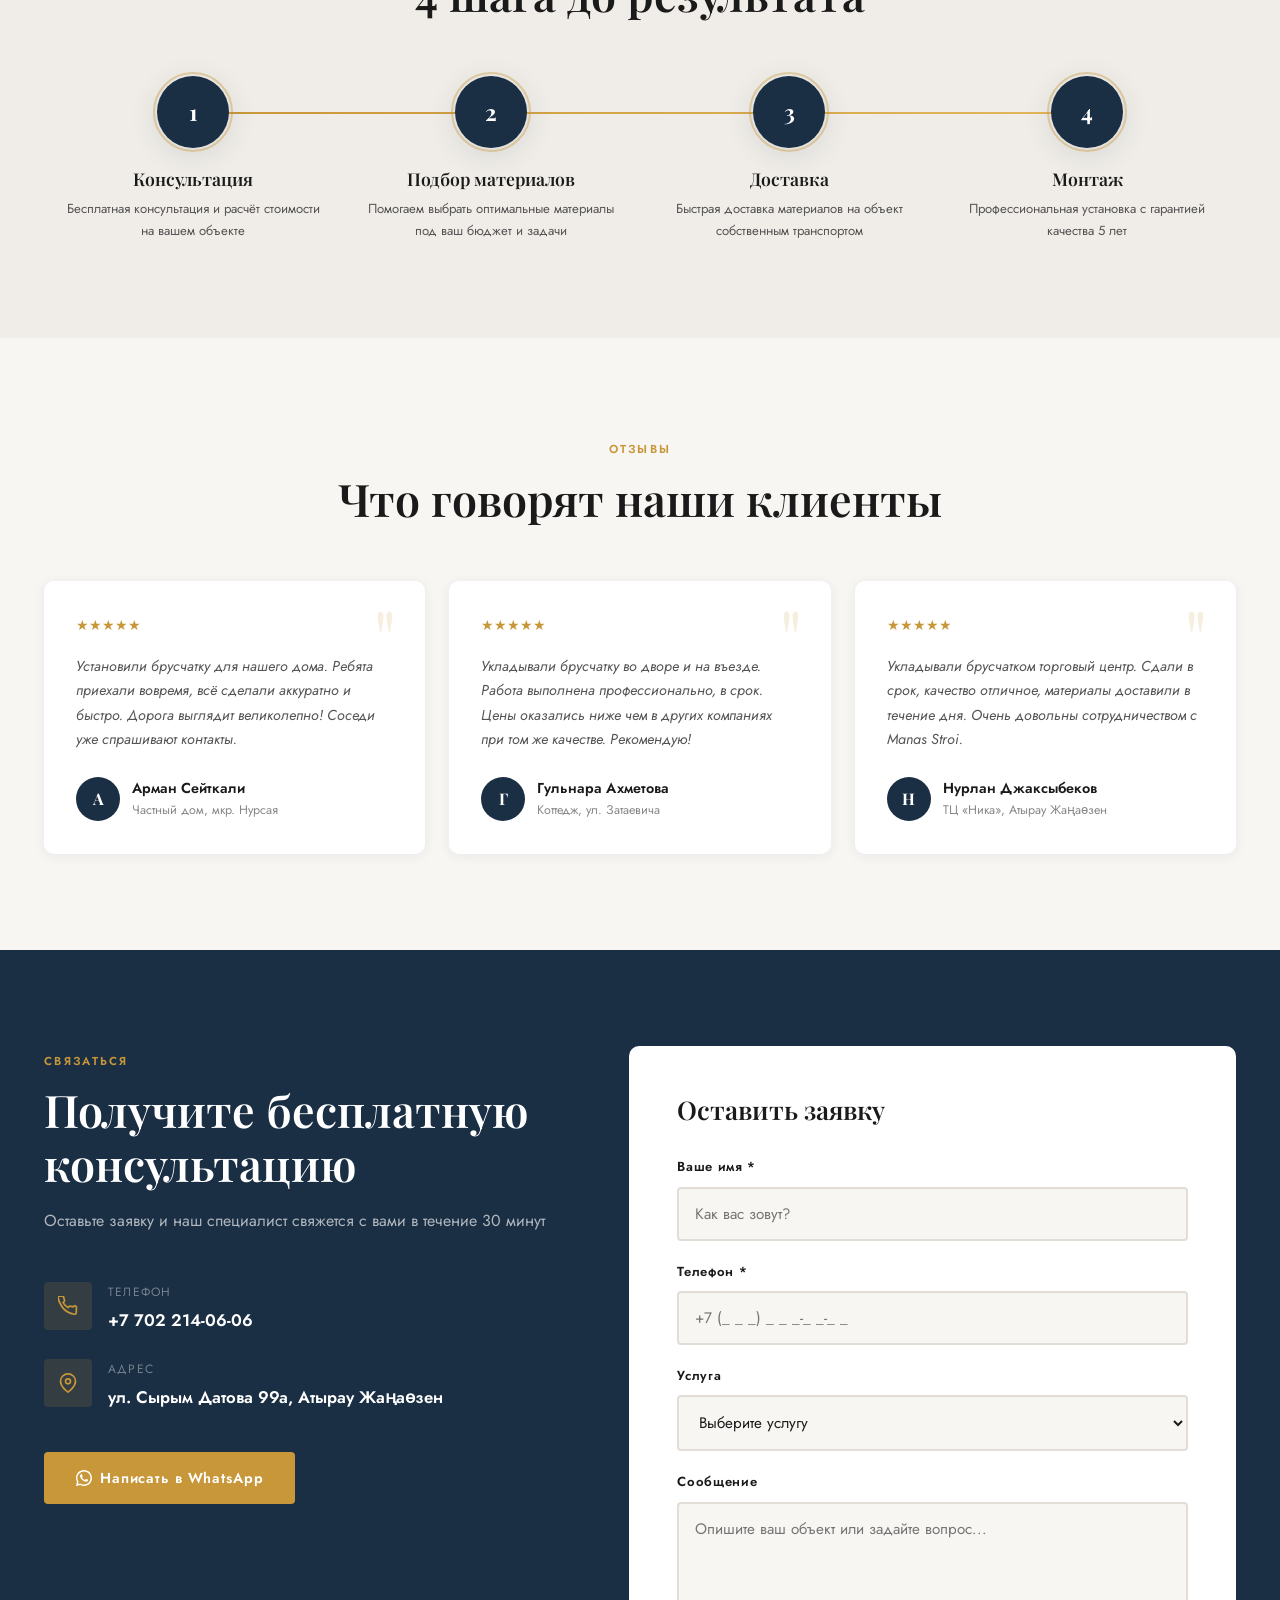
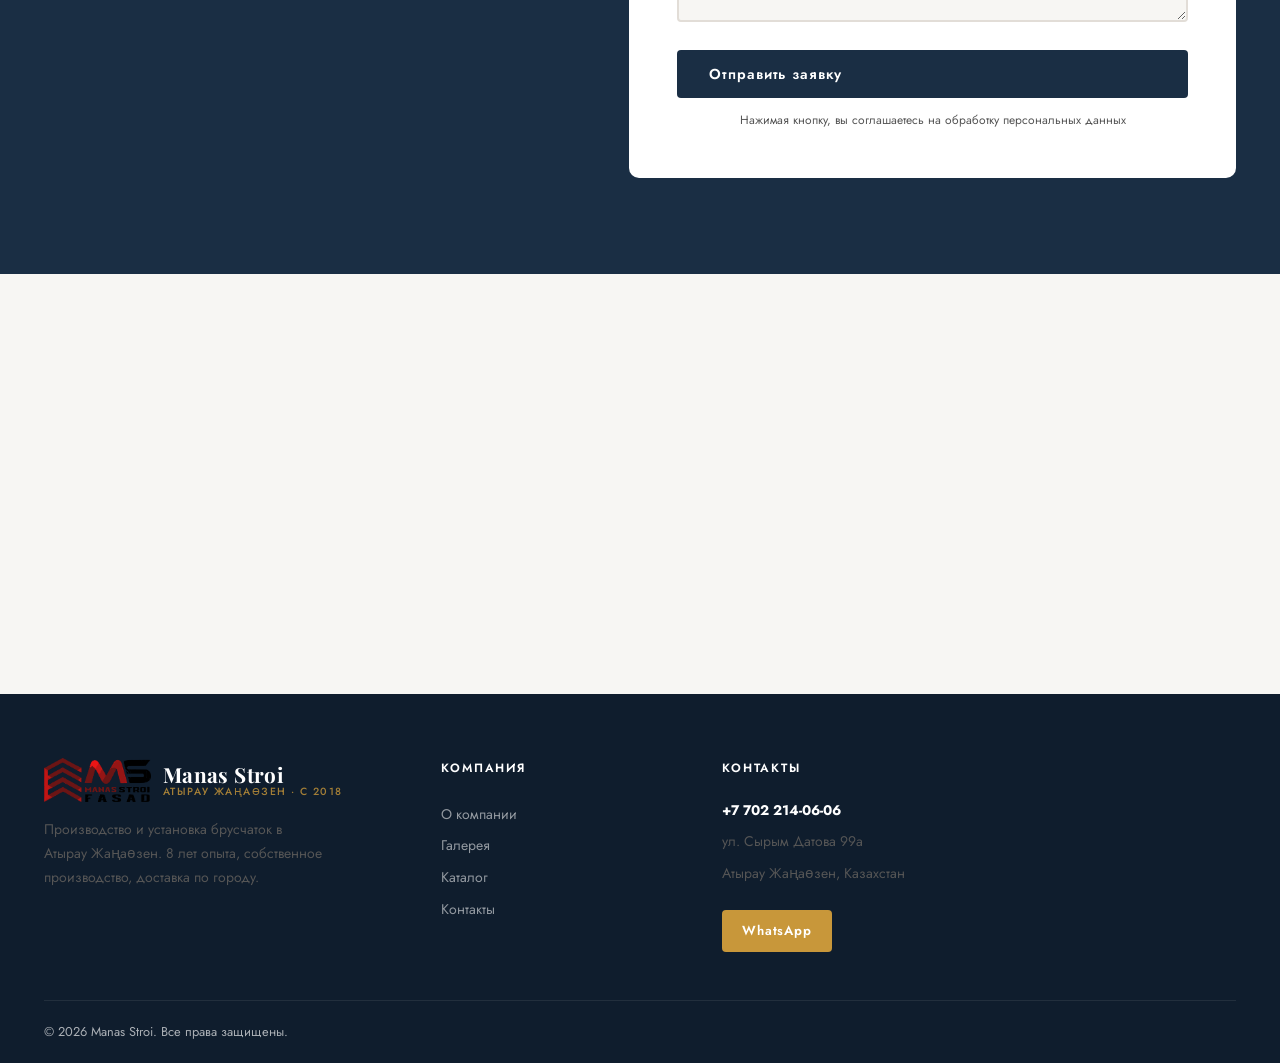
==== commit 26b7891e: "Update index.html" ====
--- a/index.html
+++ b/index.html
@@ -17,10 +17,10 @@
     <div class="header-inner">
       <a href="index.html" class="logo">
         <img src="logo.png" class="logo-img" alt="Manas Stroi">
-        <div class="logo-text">
+        <!-- <div class="logo-text">
           <span class="logo-name">Manas Stroi</span>
           <span class="logo-sub">Атырау Жаңаөзен · с 2018</span>
-        </div>
+        </div> -->
       </a>
       <nav class="nav">
         <a href="index.html">Главная</a>
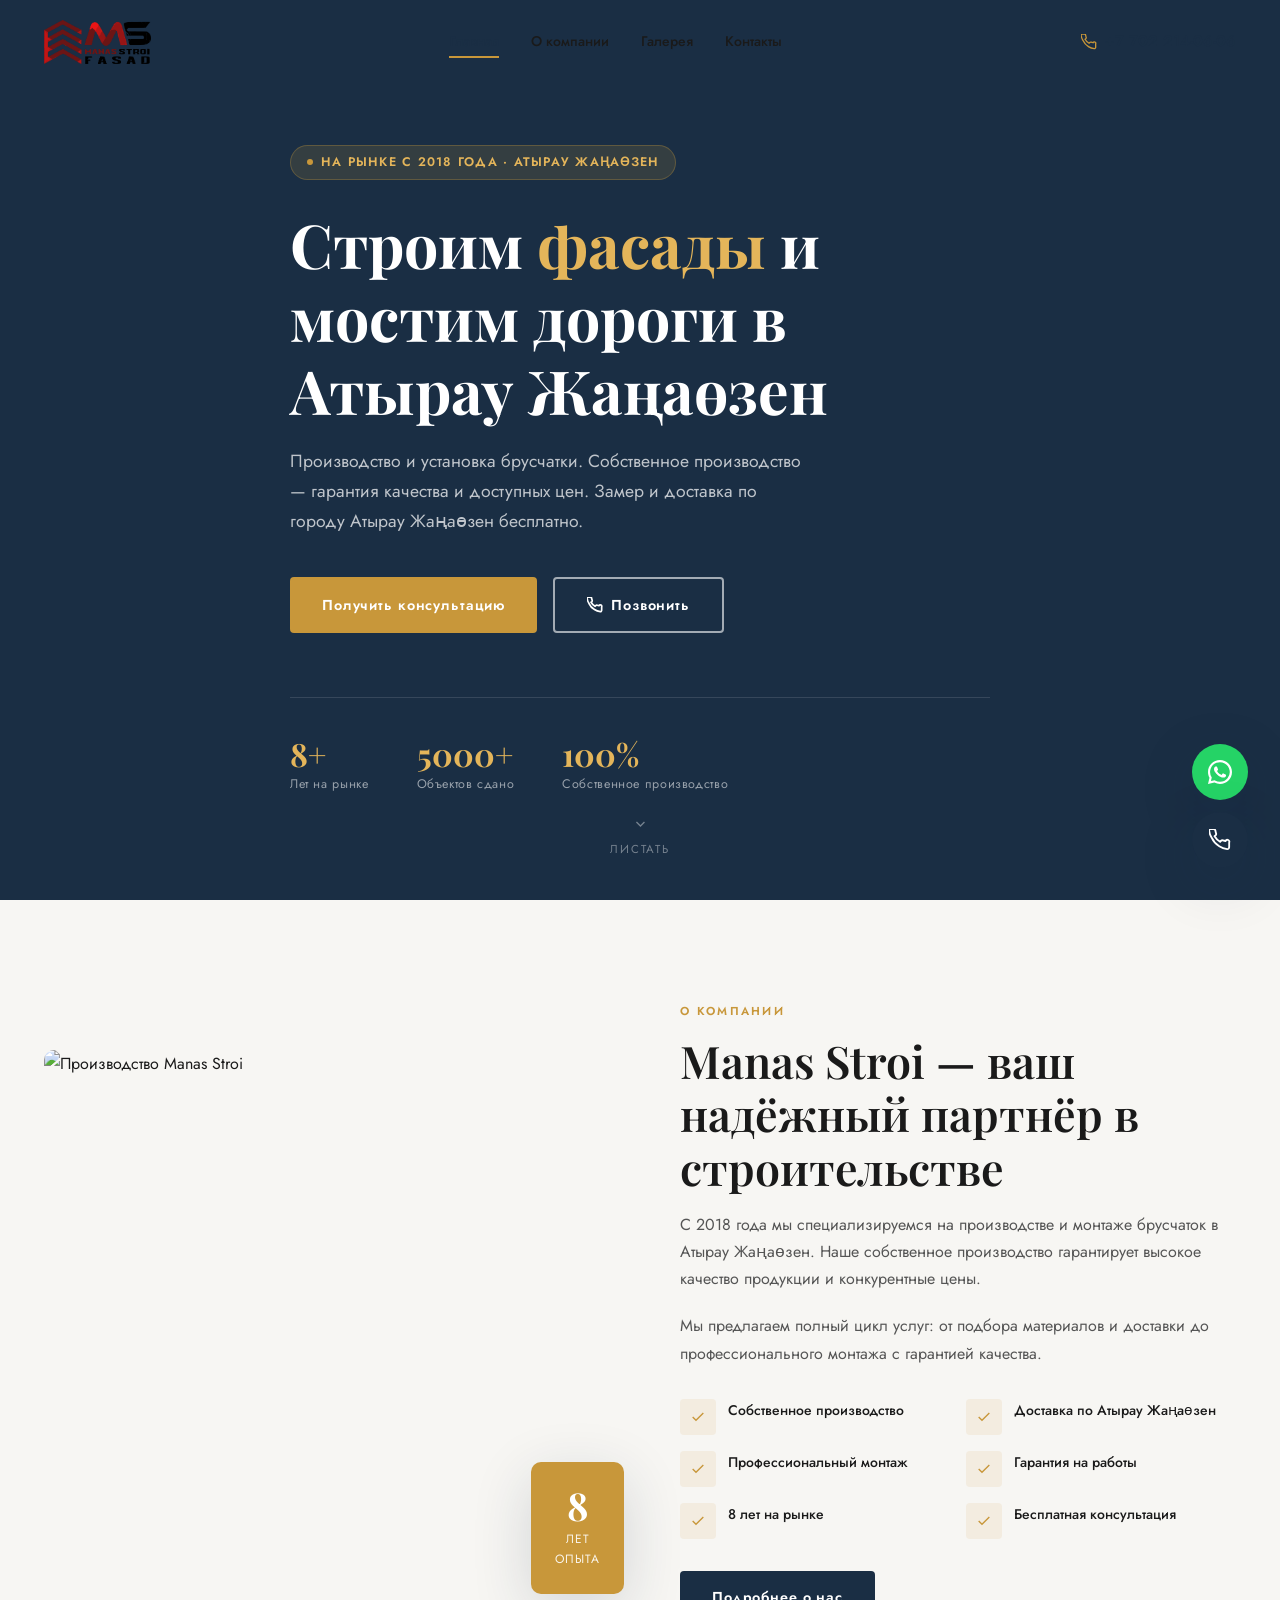
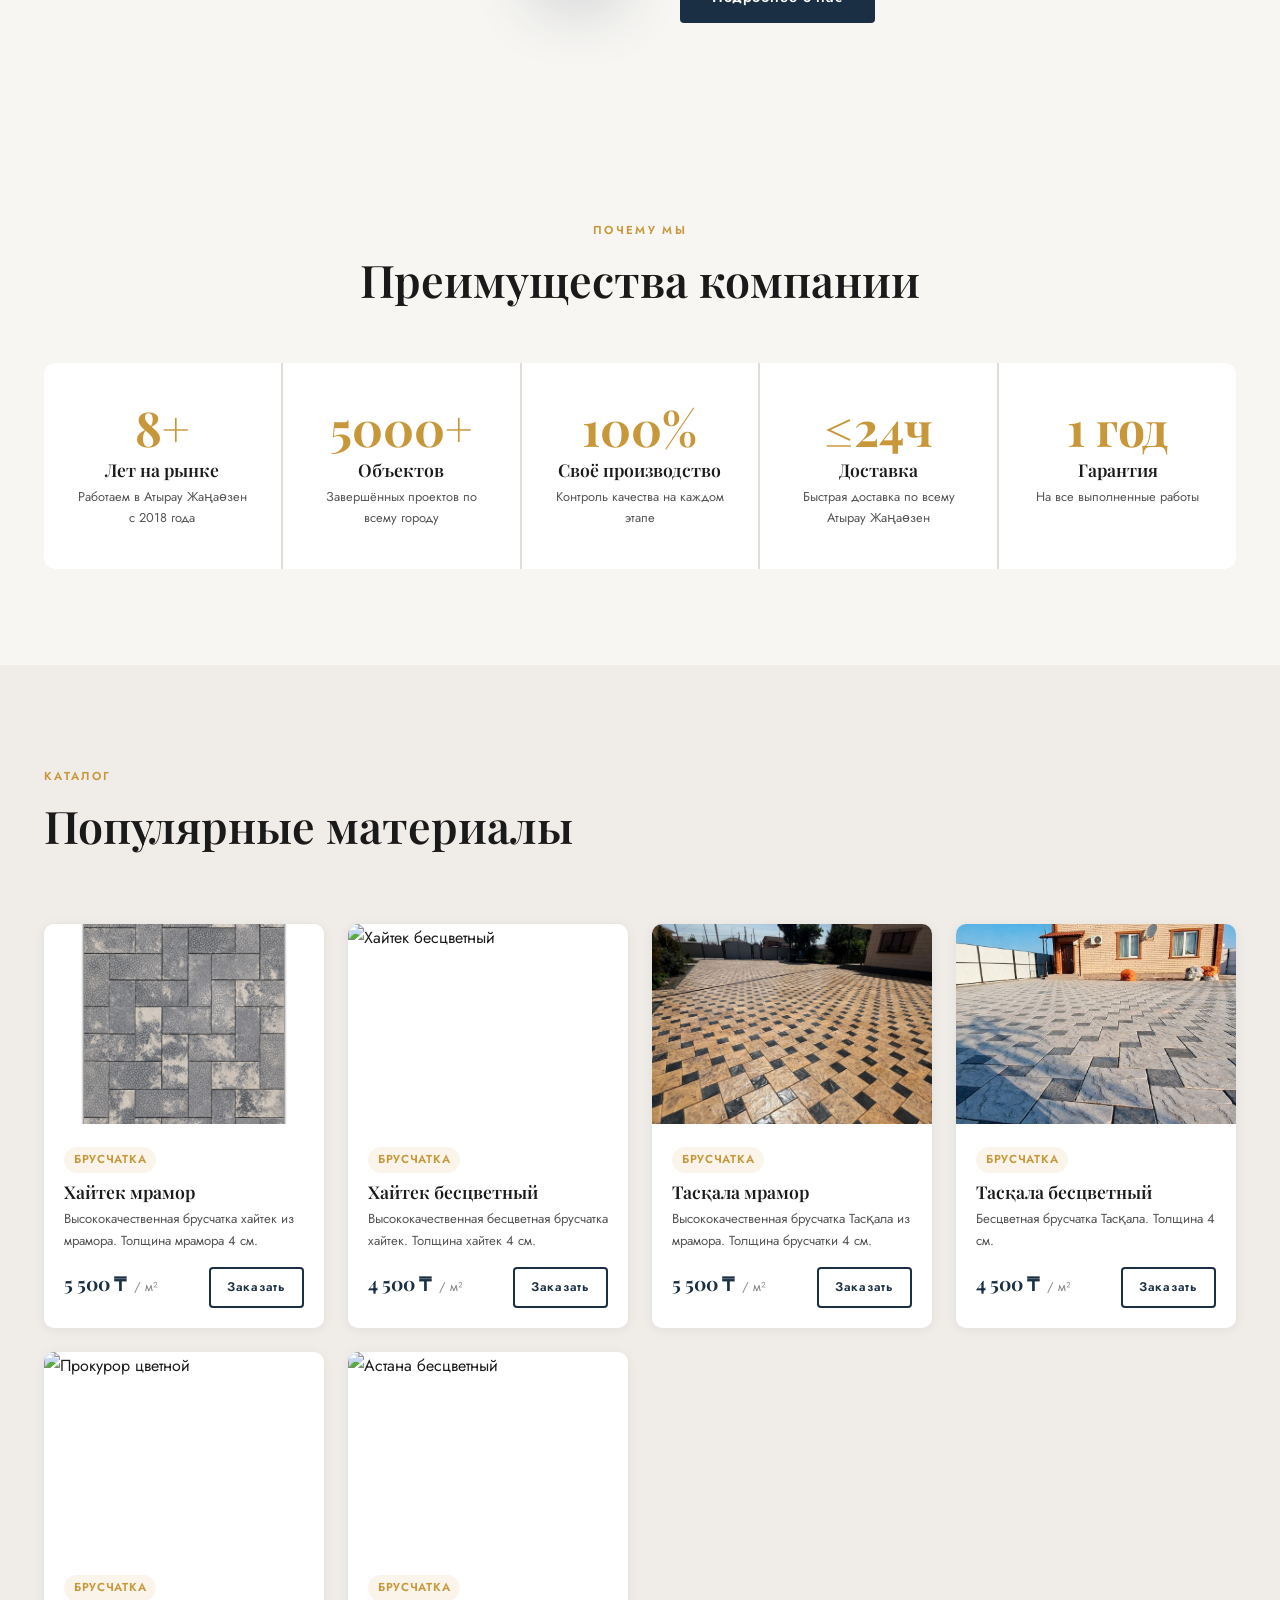
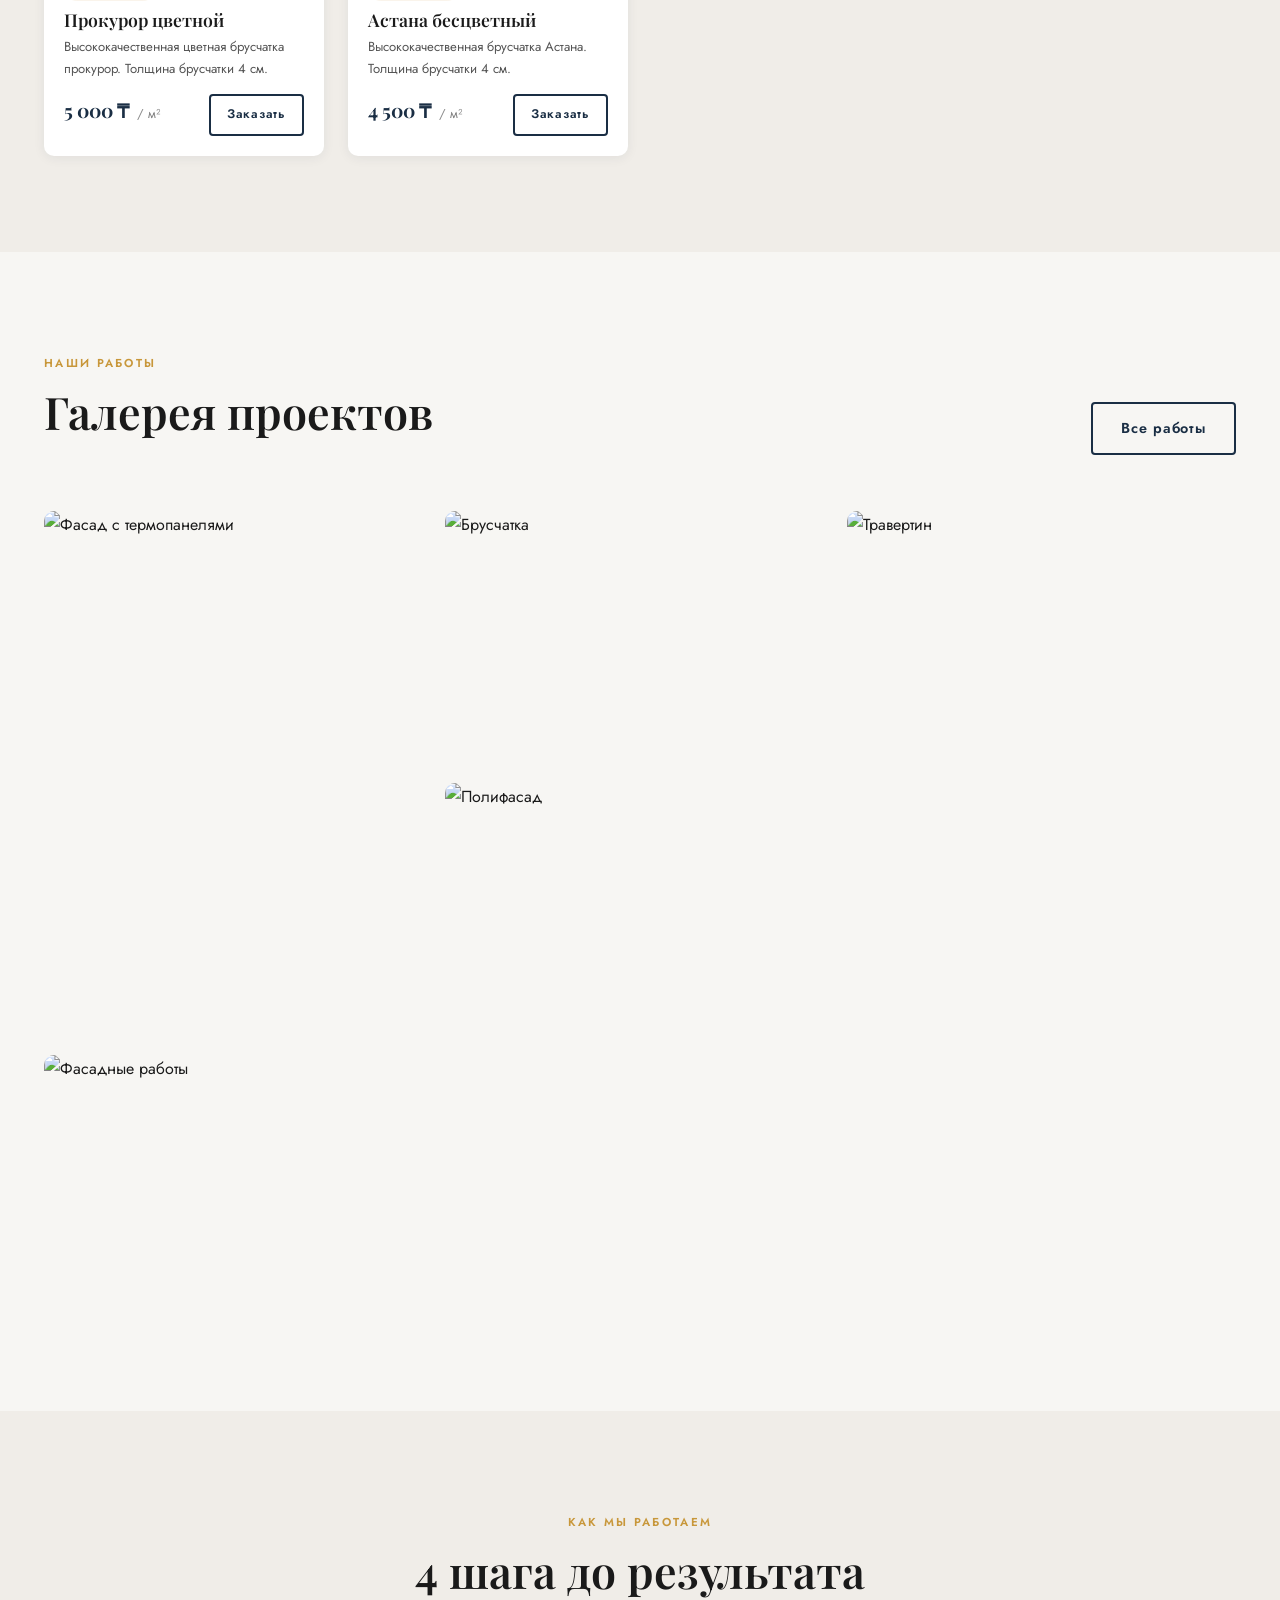
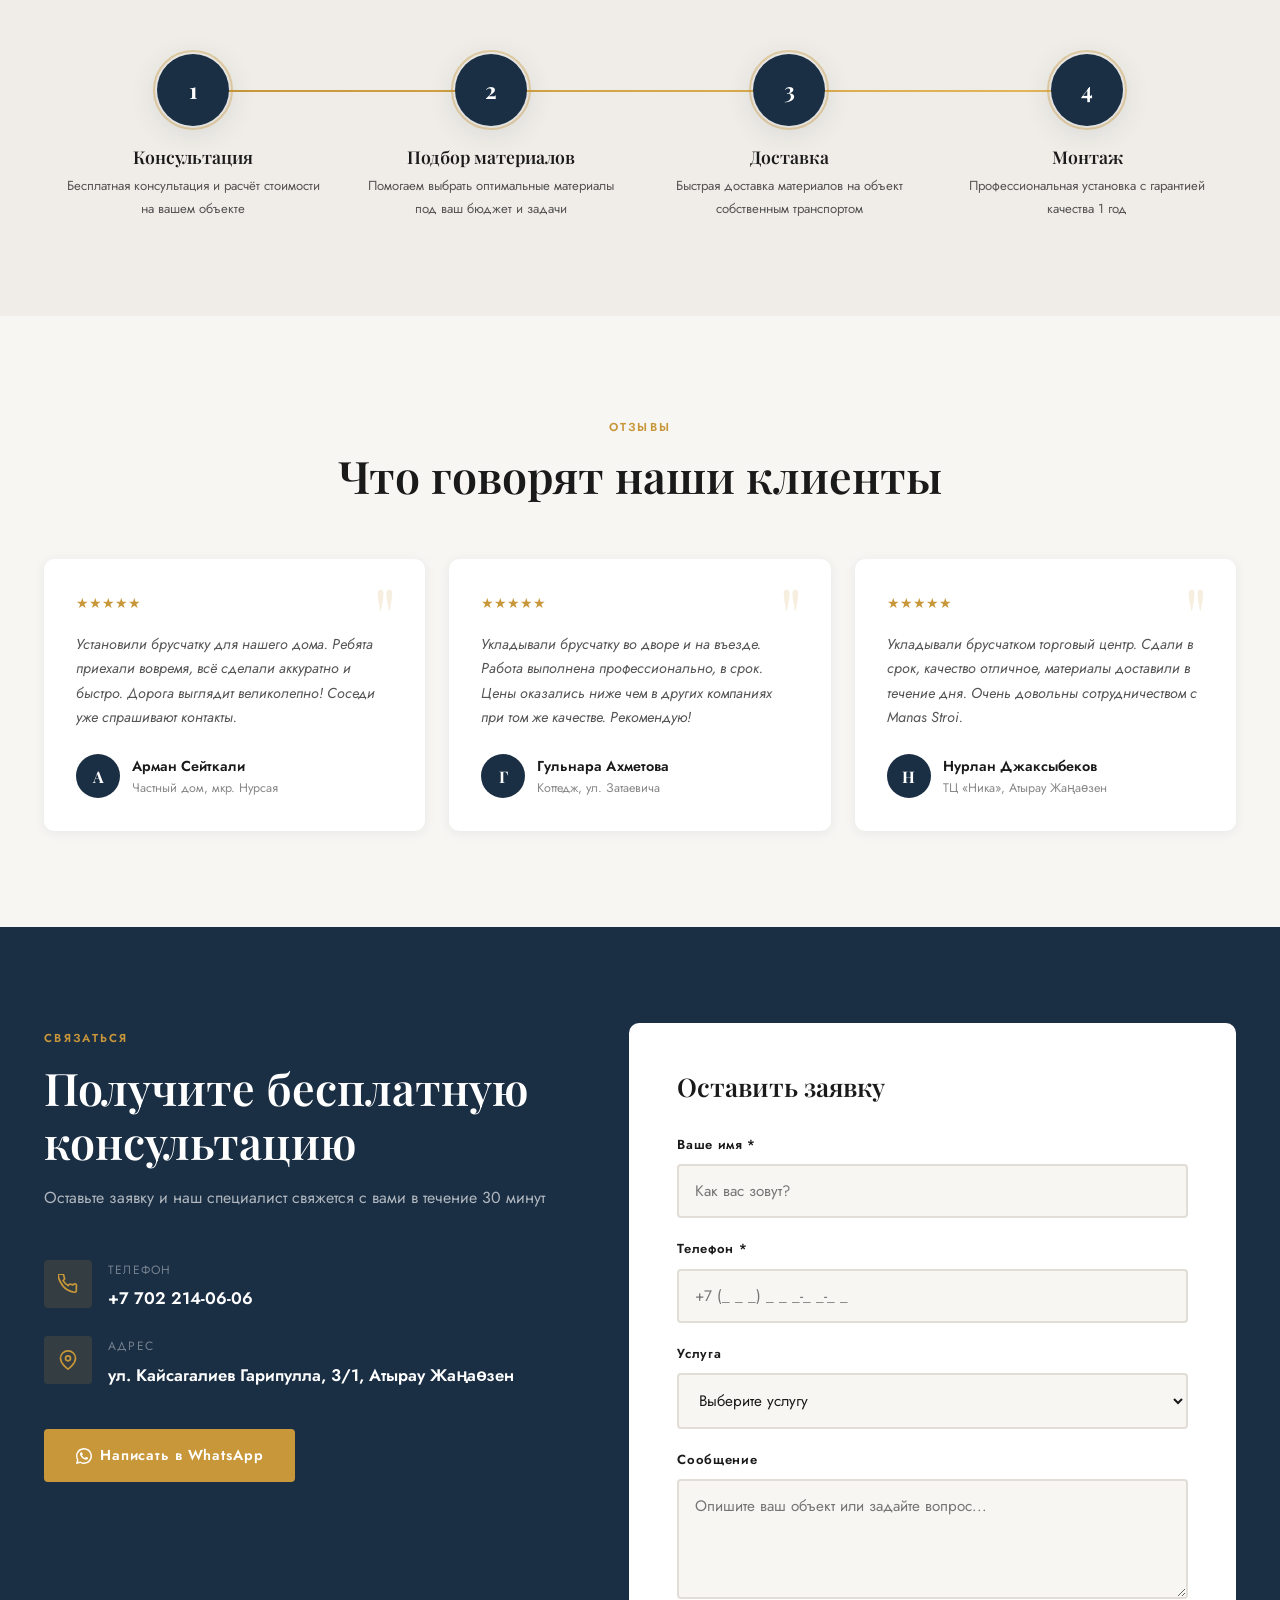
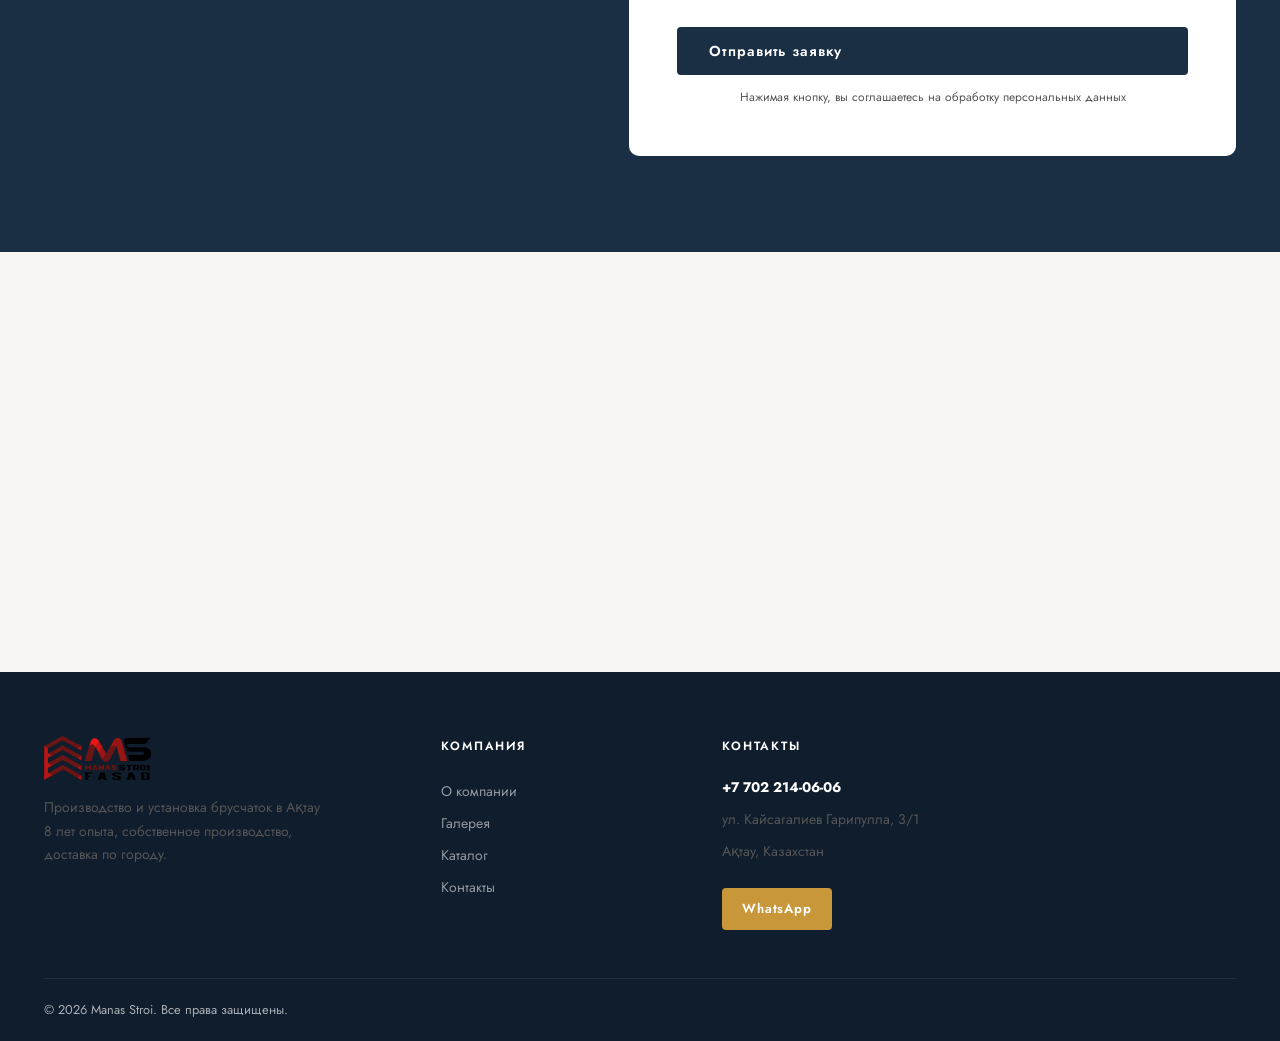
==== commit f4ad6b07: "Update index.html" ====
--- a/index.html
+++ b/index.html
@@ -3,9 +3,9 @@
 <head>
   <meta charset="UTF-8">
   <meta name="viewport" content="width=device-width, initial-scale=1.0">
-  <title>Manas Stroi Жаңаөзен — Производство и установка брусчаток в Атырау Жаңаөзен</title>
-  <meta name="description" content="Manas Stroi — производство и установка брусчатки в Атырау Жаңаөзен. 8 лет опыта. Собственное производство. Доставка по городу.">
-  <meta name="keywords" content="фасадные термопанели Атырау Жаңаөзен Жаңаөзен, брусчатка Атырау Жаңаөзен Жаңаөзен, полифасад Атырау Жаңаөзен, травертин Атырау Жаңаөзен, строительные материалы Атырау Жаңаөзен, фасадные панели Атырау Жаңаөзен">
+  <title>Manas Stroi Жаңаөзен — Производство и установка брусчаток в Жаңаөзен</title>
+  <meta name="description" content="Manas Stroi — производство и установка брусчатки в Жаңаөзен. 8 лет опыта. Собственное производство. Доставка по городу.">
+  <meta name="keywords" content="фасадные термопанели Атырау Жаңаөзен Жаңаөзен, брусчатка Жаңаөзен, полифасад Атырау Жаңаөзен, травертин Атырау Жаңаөзен, строительные материалы Атырау Жаңаөзен, фасадные панели Атырау Жаңаөзен">
   <link rel="icon" href="logo.png" type="image/jpeg">
   <link rel="stylesheet" href="css/style.css">
 </head>
@@ -71,7 +71,7 @@
           <div class="hero-stat-label">Лет на рынке</div>
         </div>
         <div>
-          <div class="hero-stat-num">500+</div>
+          <div class="hero-stat-num">5000+</div>
           <div class="hero-stat-label">Объектов сдано</div>
         </div>
         <div>
@@ -226,7 +226,7 @@
         <p>Работаем в Атырау Жаңаөзен с 2018 года</p>
       </div>
       <div class="advantage-item">
-        <div class="advantage-num">500+</div>
+        <div class="advantage-num">5000+</div>
         <h4>Объектов</h4>
         <p>Завершённых проектов по всему городу</p>
       </div>
@@ -241,7 +241,7 @@
         <p>Быстрая доставка по всему Атырау Жаңаөзен</p>
       </div>
       <div class="advantage-item">
-        <div class="advantage-num">5 лет</div>
+        <div class="advantage-num">1 год</div>
         <h4>Гарантия</h4>
         <p>На все выполненные работы</p>
       </div>
@@ -325,7 +325,7 @@
       <div class="process-step fade-in fade-in-delay-3">
         <div class="process-num">4</div>
         <h4>Монтаж</h4>
-        <p>Профессиональная установка с гарантией качества 5 лет</p>
+        <p>Профессиональная установка с гарантией качества 1 год</p>
       </div>
     </div>
   </div>
@@ -399,7 +399,7 @@
           </div>
           <div>
             <div class="contact-detail-label">Адрес</div>
-            <div class="contact-detail-value">ул. Сырым Датова 99а, Атырау Жаңаөзен</div>
+            <div class="contact-detail-value">ул. Кайсагалиев Гарипулла, 3/1, Атырау Жаңаөзен</div>
           </div>
         </div>
         <a href="https://wa.me/77022140606" target="_blank" class="btn btn-accent" style="margin-top:16px">
@@ -454,12 +454,8 @@
       <div class="footer-brand">
         <a href="index.html" class="logo">
           <img src="logo.png" class="logo-img" alt="Manas Stroi">
-          <div class="logo-text">
-            <span class="logo-name">Manas Stroi</span>
-            <span class="logo-sub" style="color:rgba(200,151,58,0.8)">Атырау Жаңаөзен · с 2018</span>
-          </div>
         </a>
-        <p>Производство и установка брусчаток в Атырау Жаңаөзен. 8 лет опыта, собственное производство, доставка по городу.</p>
+        <p>Производство и установка брусчаток в Ақтау 8 лет опыта, собственное производство, доставка по городу.</p>
       </div>
       <div>
         <h5>Компания</h5>
@@ -473,8 +469,8 @@
       <div class="footer-contact">
         <h5>Контакты</h5>
         <p><strong>+7 702 214-06-06</strong></p>
-        <p>ул. Сырым Датова 99а</p>
-        <p>Атырау Жаңаөзен, Казахстан</p>
+        <p>ул. Кайсагалиев Гарипулла, 3/1</p>
+        <p>Ақтау, Казахстан</p>
         <a href="https://wa.me/77022140606" target="_blank" class="btn btn-accent" style="margin-top:16px;font-size:0.82rem;padding:10px 20px">WhatsApp</a>
       </div>
     </div>
--- a/css/style.css
+++ b/css/style.css
@@ -249,7 +249,7 @@
 .hero-bg {
   position: absolute;
   inset: 0;
-  background-image: url('https://images.unsplash.com/photo-1486325212027-8081e485255e?w=1600&h=900&fit=crop');
+  background-image: url('herobg.jpeg');
   background-size: cover;
   background-position: center;
   opacity: 0.18;
@@ -897,7 +897,7 @@
   content: '';
   position: absolute;
   inset: 0;
-  background-image: url('https://images.unsplash.com/photo-1565008447742-97f6f38c985c?w=1200&h=600&fit=crop');
+  background-image: url('herobg.jpeg');
   background-size: cover;
   opacity: 0.08;
 }
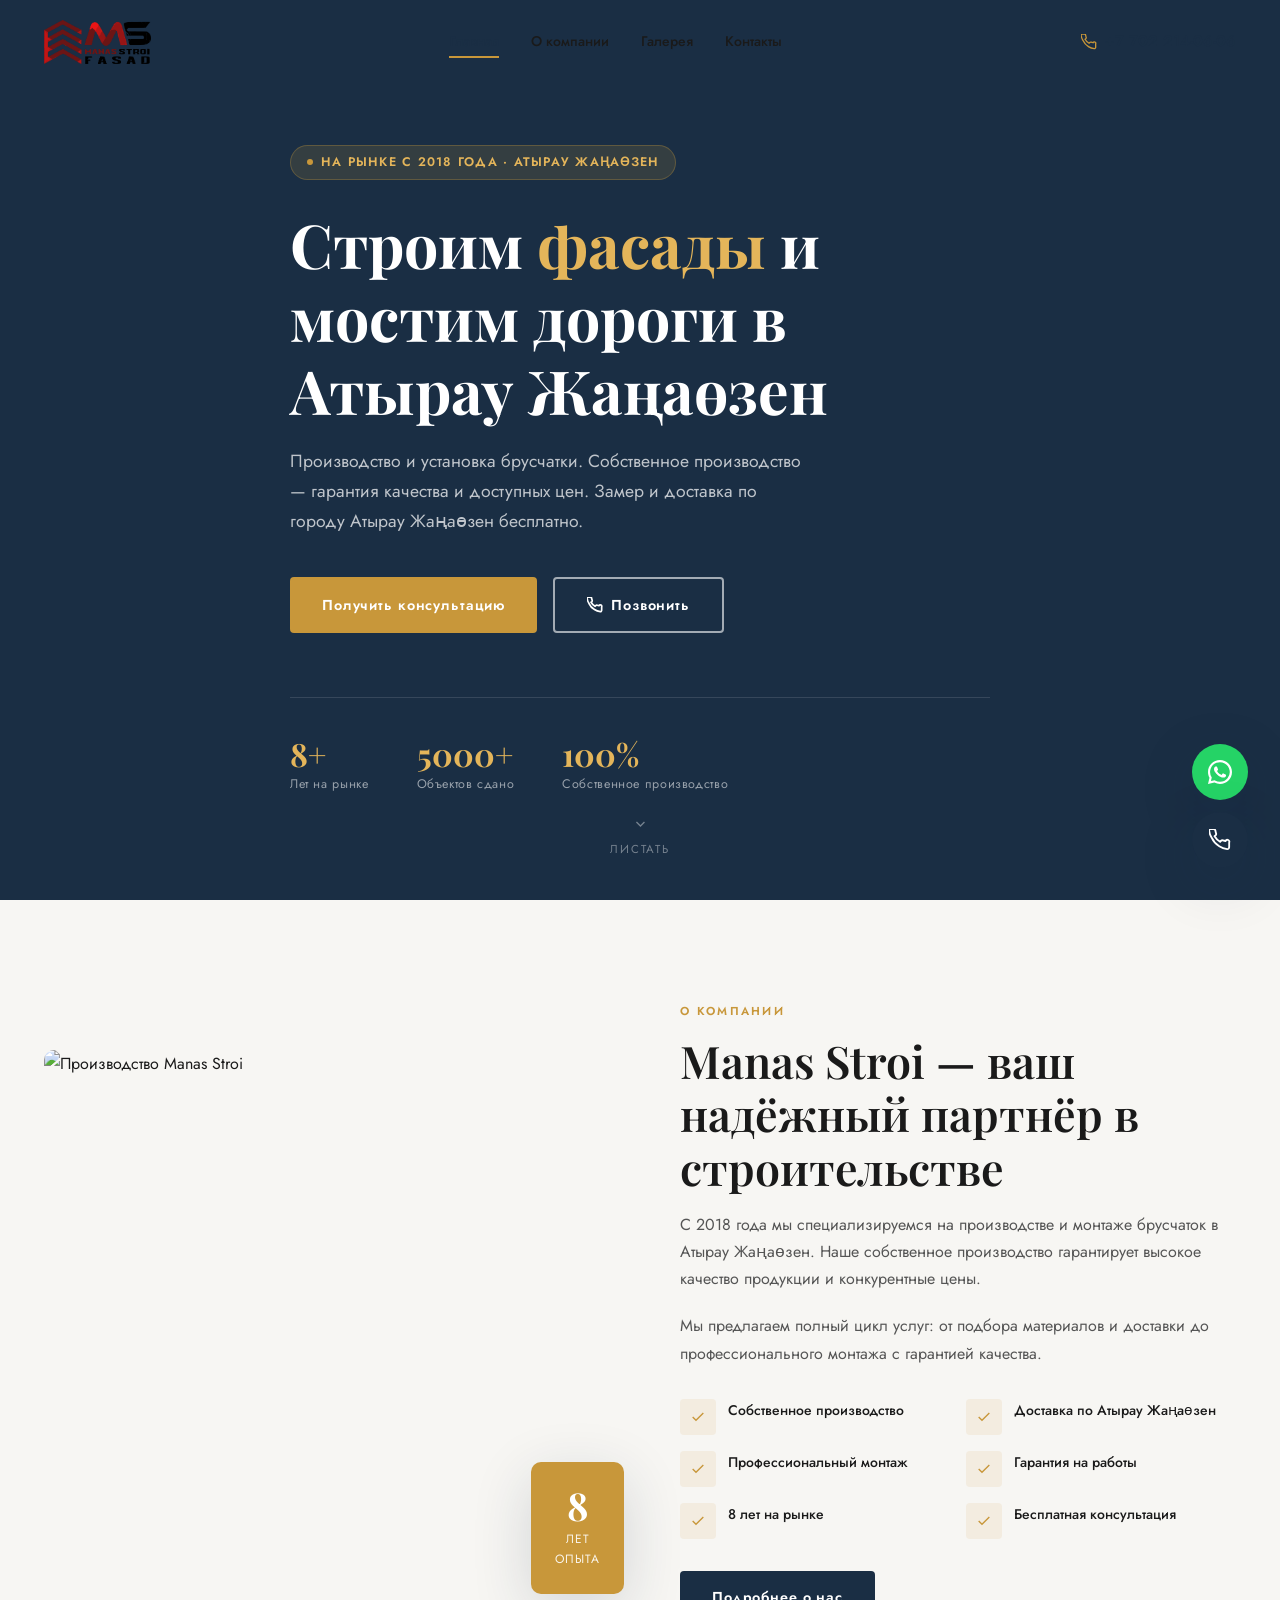
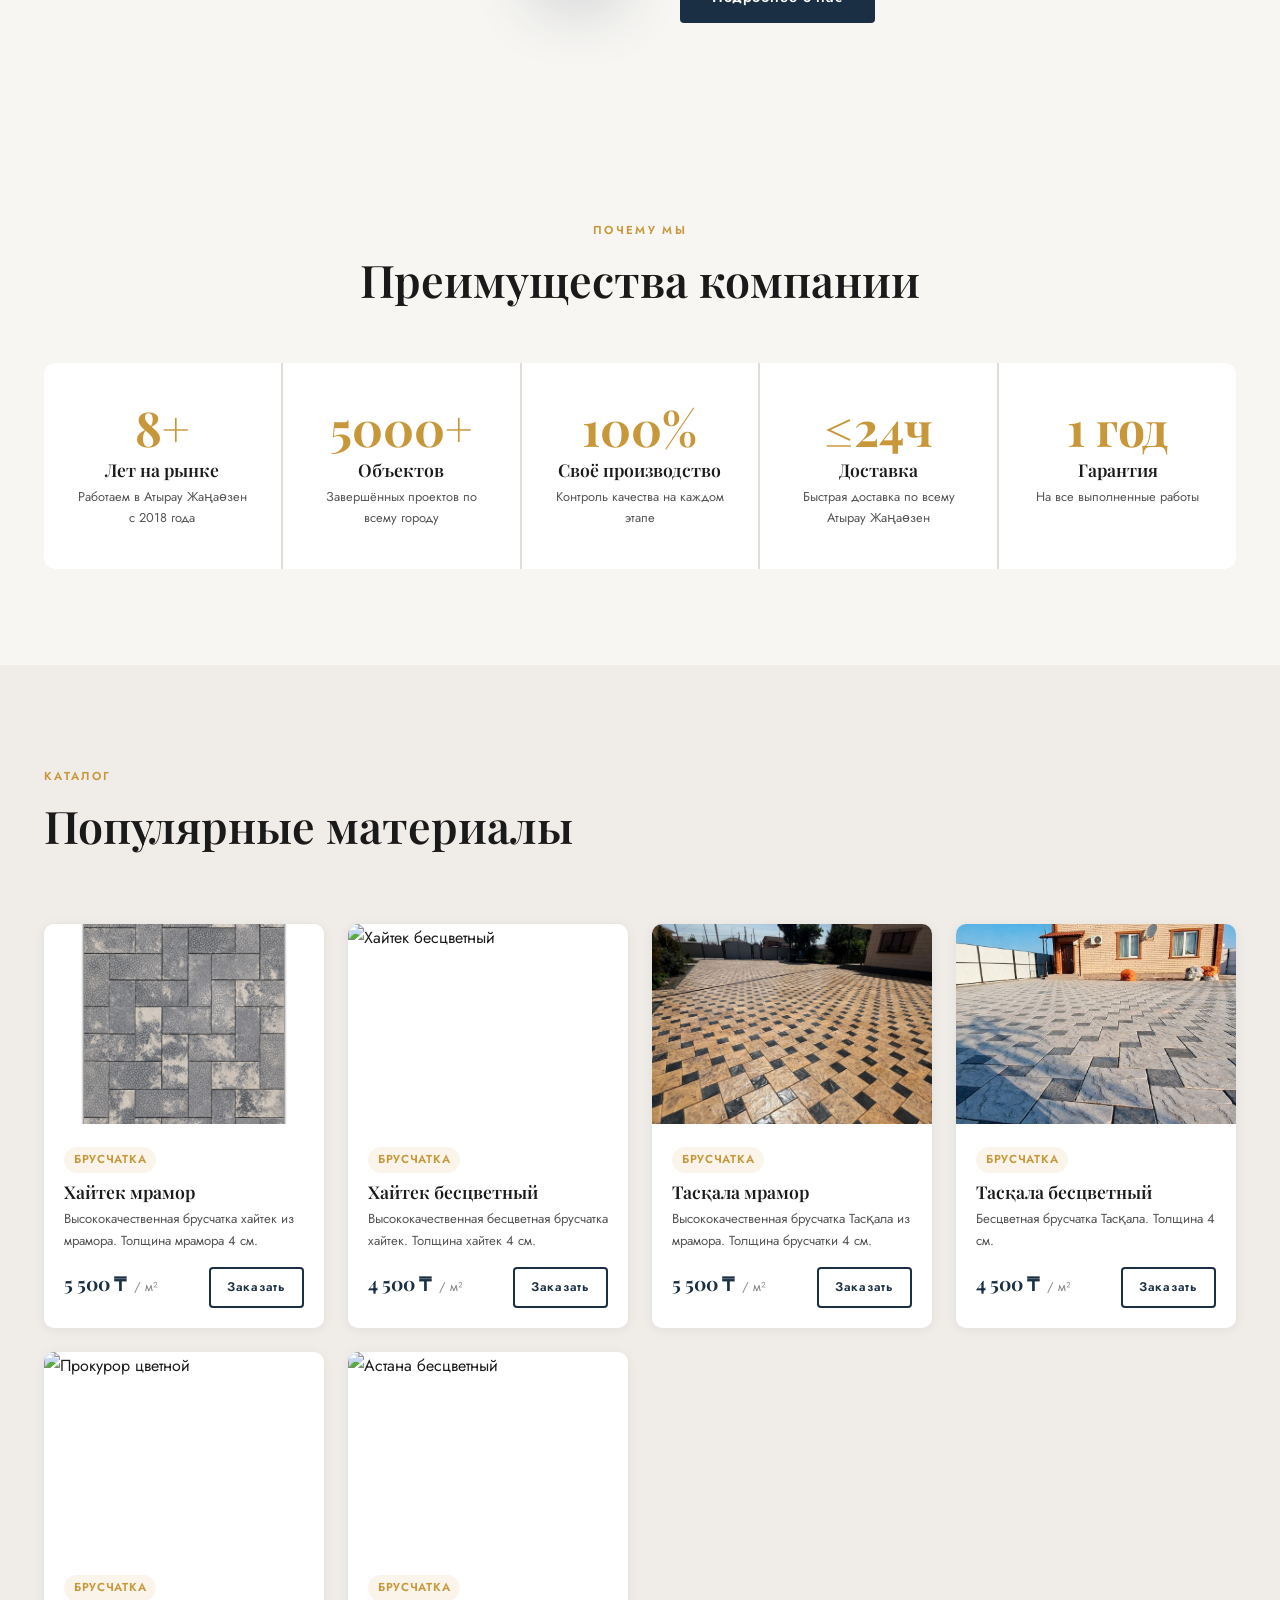
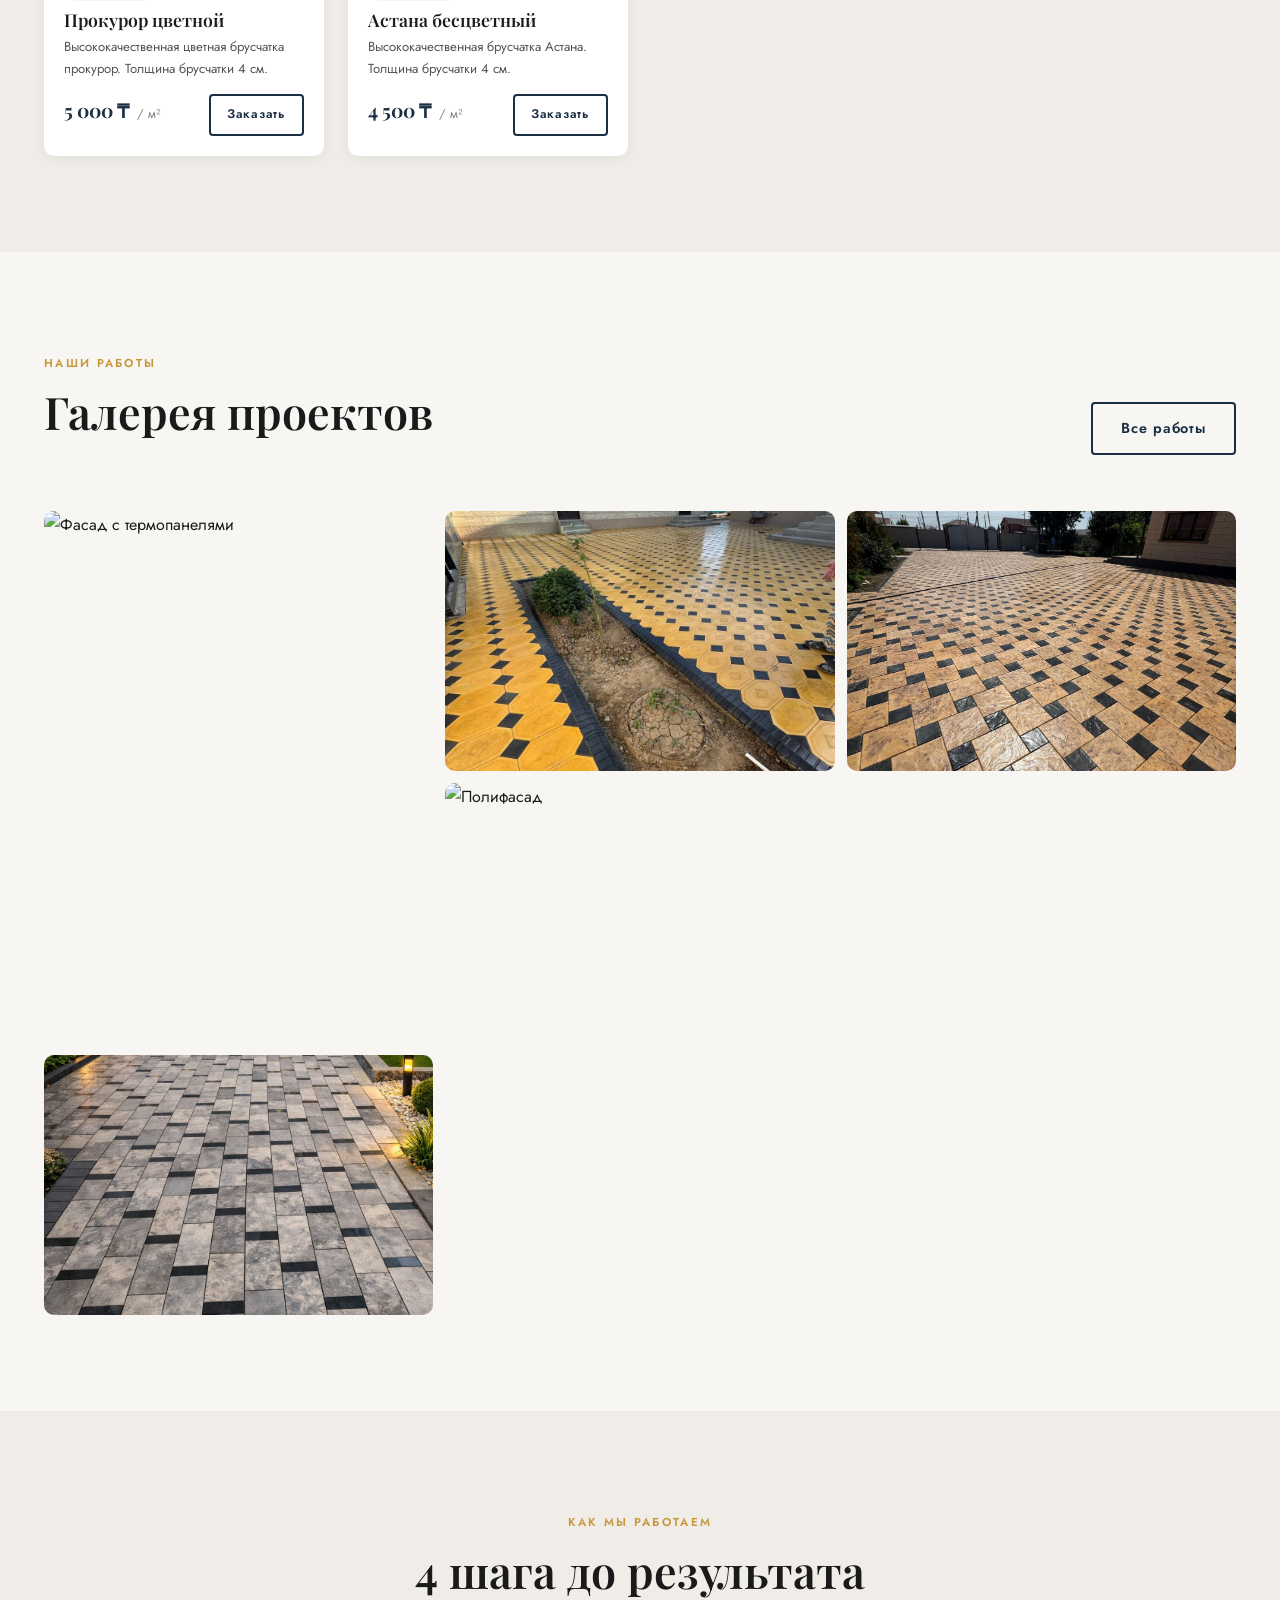
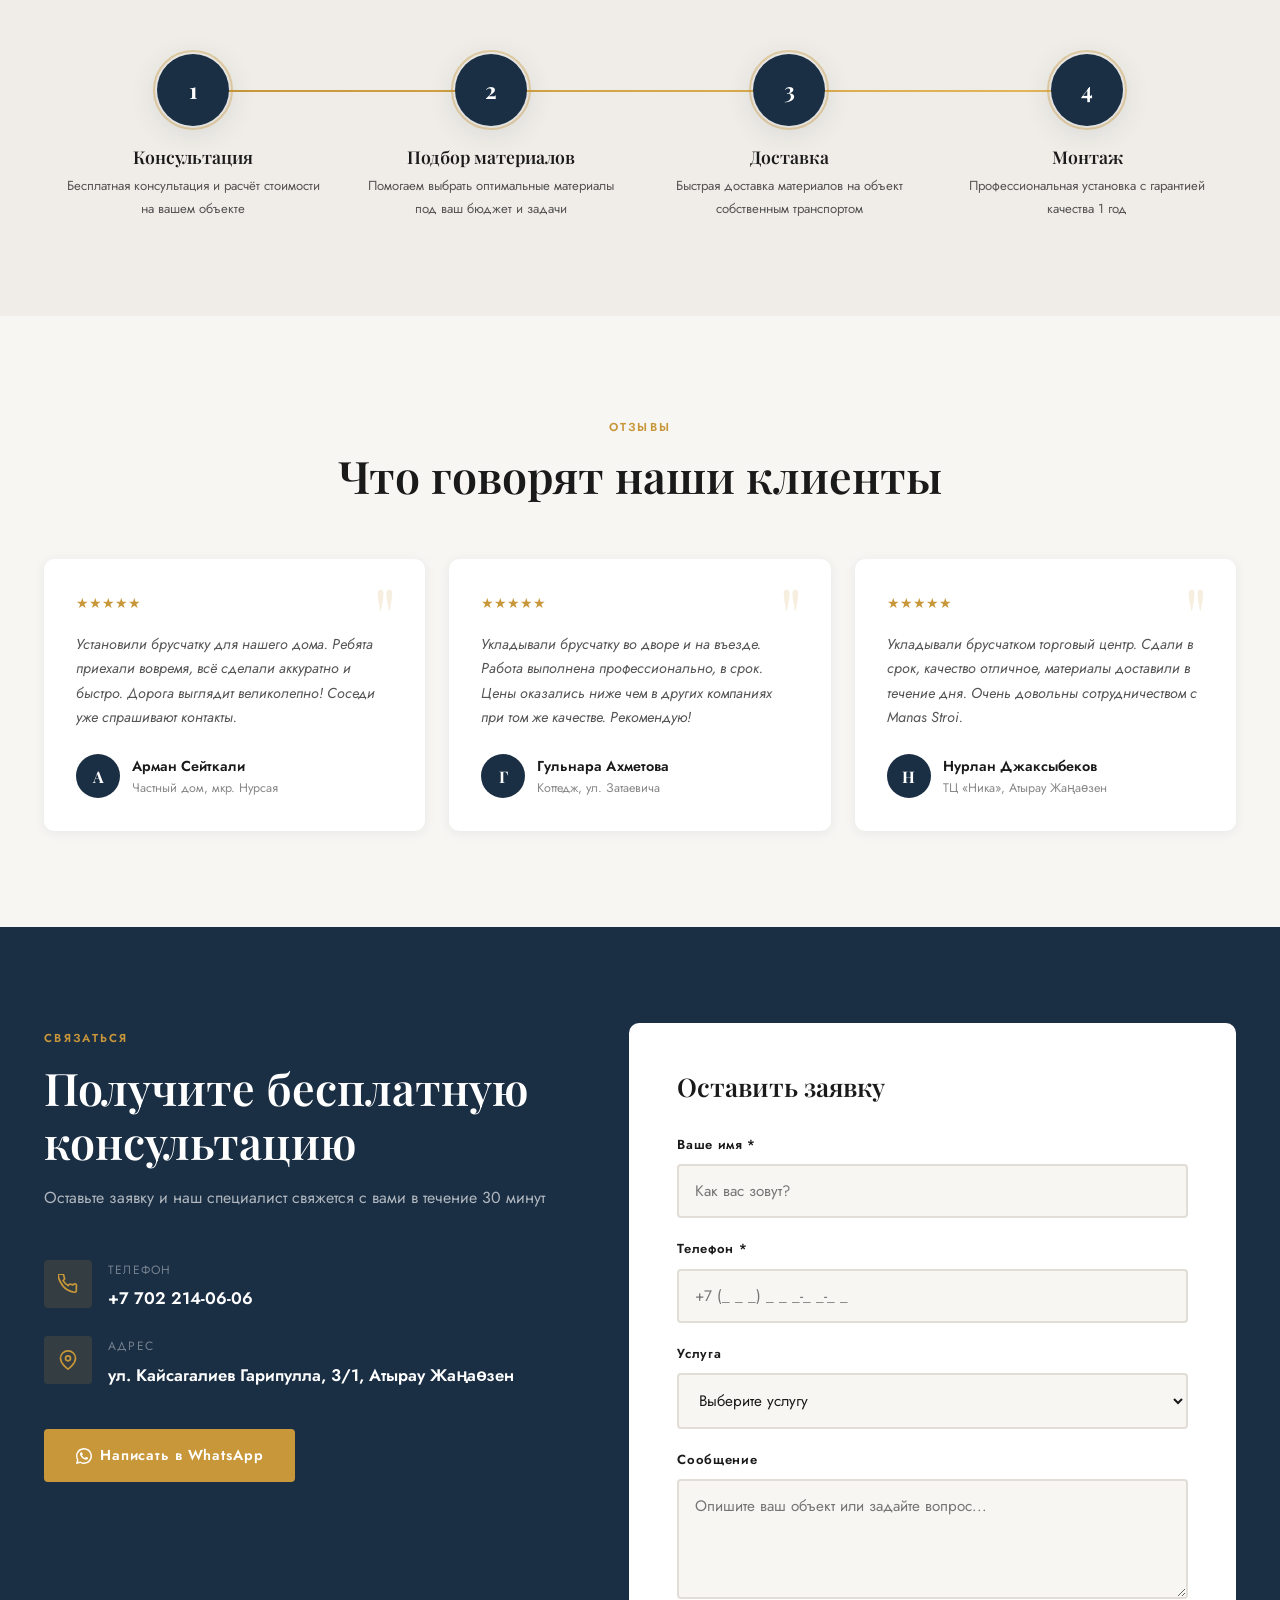
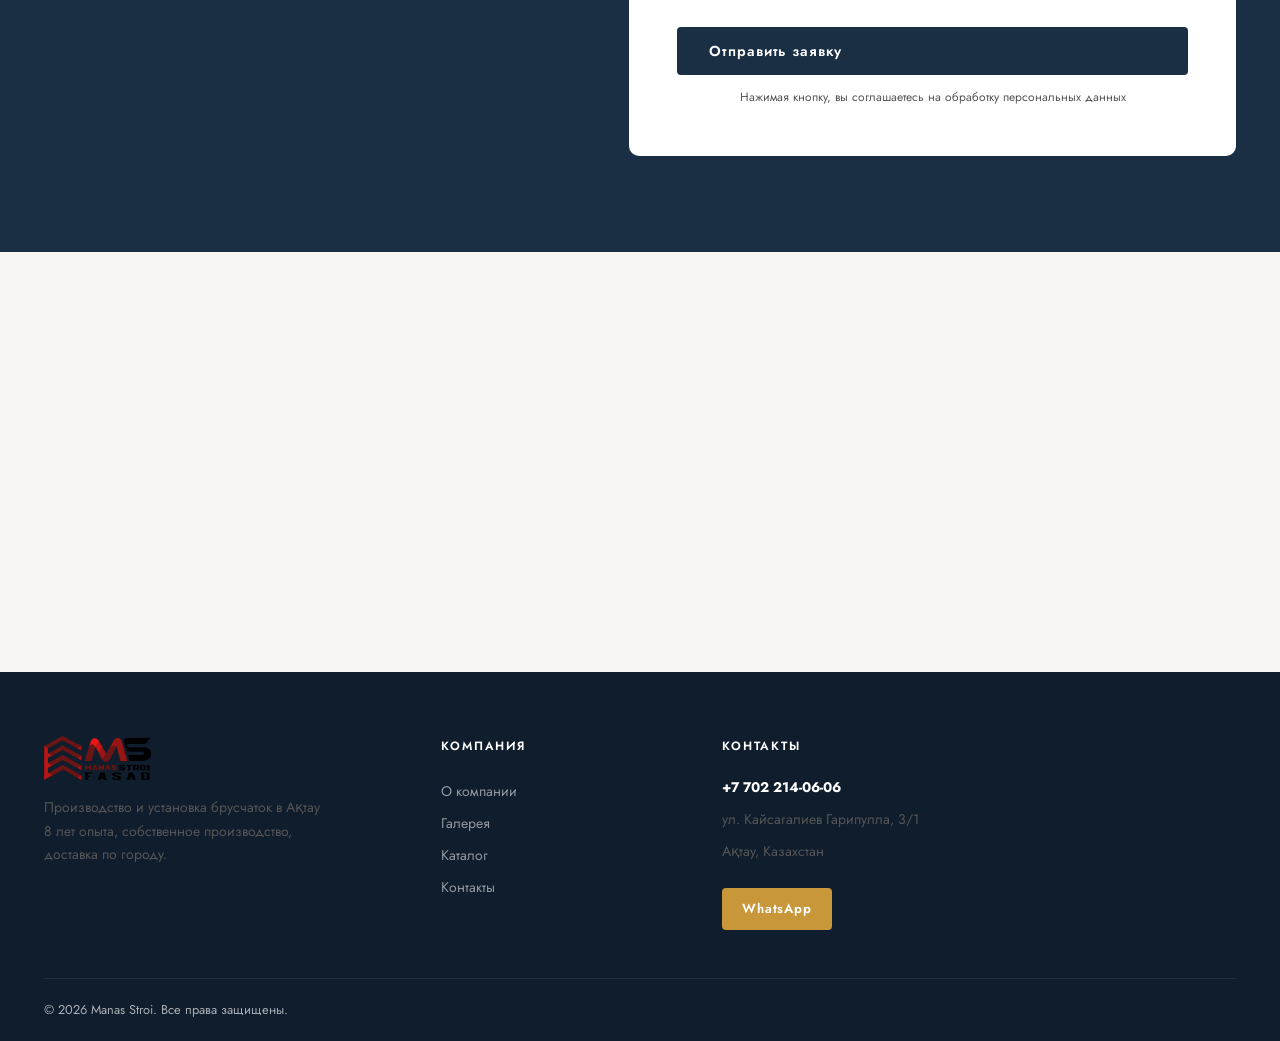
==== commit f3989511: "Update index.html" ====
--- a/index.html
+++ b/index.html
@@ -276,23 +276,23 @@
     </div>
     <div class="gallery-grid">
       <div class="gallery-item tall fade-in">
-        <img src="https://images.unsplash.com/photo-1558618666-fcd25c85cd64?w=500&h=700&fit=crop" alt="Фасад с термопанелями">
+        <img src="data/hitech_bescvet.png" alt="Фасад с термопанелями">
         <div class="gallery-overlay"><svg xmlns="http://www.w3.org/2000/svg" viewBox="0 0 24 24" fill="none" stroke="currentColor" stroke-width="1.5"><circle cx="11" cy="11" r="8"/><line x1="21" y1="21" x2="16.65" y2="16.65"/><line x1="11" y1="8" x2="11" y2="14"/><line x1="8" y1="11" x2="14" y2="11"/></svg></div>
       </div>
       <div class="gallery-item fade-in fade-in-delay-1">
-        <img src="https://images.unsplash.com/photo-1506905925346-21bda4d32df4?w=500&h=260&fit=crop" alt="Брусчатка">
+        <img src="data/prokuror_odnoton.jpg" alt="Брусчатка">
         <div class="gallery-overlay"><svg xmlns="http://www.w3.org/2000/svg" viewBox="0 0 24 24" fill="none" stroke="currentColor" stroke-width="1.5"><circle cx="11" cy="11" r="8"/><line x1="21" y1="21" x2="16.65" y2="16.65"/><line x1="11" y1="8" x2="11" y2="14"/><line x1="8" y1="11" x2="14" y2="11"/></svg></div>
       </div>
       <div class="gallery-item fade-in fade-in-delay-2">
-        <img src="https://images.unsplash.com/photo-1600585154340-be6161a56a0c?w=500&h=260&fit=crop" alt="Травертин">
+        <img src="data/taskala_mramor3.jpg" alt="Травертин">
         <div class="gallery-overlay"><svg xmlns="http://www.w3.org/2000/svg" viewBox="0 0 24 24" fill="none" stroke="currentColor" stroke-width="1.5"><circle cx="11" cy="11" r="8"/><line x1="21" y1="21" x2="16.65" y2="16.65"/><line x1="11" y1="8" x2="11" y2="14"/><line x1="8" y1="11" x2="14" y2="11"/></svg></div>
       </div>
       <div class="gallery-item wide fade-in fade-in-delay-1">
-        <img src="https://images.unsplash.com/photo-1477959858617-67f85cf4f1df?w=800&h=260&fit=crop" alt="Полифасад">
+        <img src="data/camencvet_mramor.png" alt="Полифасад">
         <div class="gallery-overlay"><svg xmlns="http://www.w3.org/2000/svg" viewBox="0 0 24 24" fill="none" stroke="currentColor" stroke-width="1.5"><circle cx="11" cy="11" r="8"/><line x1="21" y1="21" x2="16.65" y2="16.65"/><line x1="11" y1="8" x2="11" y2="14"/><line x1="8" y1="11" x2="14" y2="11"/></svg></div>
       </div>
       <div class="gallery-item fade-in fade-in-delay-3">
-        <img src="https://images.unsplash.com/photo-1486325212027-8081e485255e?w=500&h=260&fit=crop" alt="Фасадные работы">
+        <img src="data/labirint_bescvet.jpg" alt="Фасадные работы">
         <div class="gallery-overlay"><svg xmlns="http://www.w3.org/2000/svg" viewBox="0 0 24 24" fill="none" stroke="currentColor" stroke-width="1.5"><circle cx="11" cy="11" r="8"/><line x1="21" y1="21" x2="16.65" y2="16.65"/><line x1="11" y1="8" x2="11" y2="14"/><line x1="8" y1="11" x2="14" y2="11"/></svg></div>
       </div>
     </div>
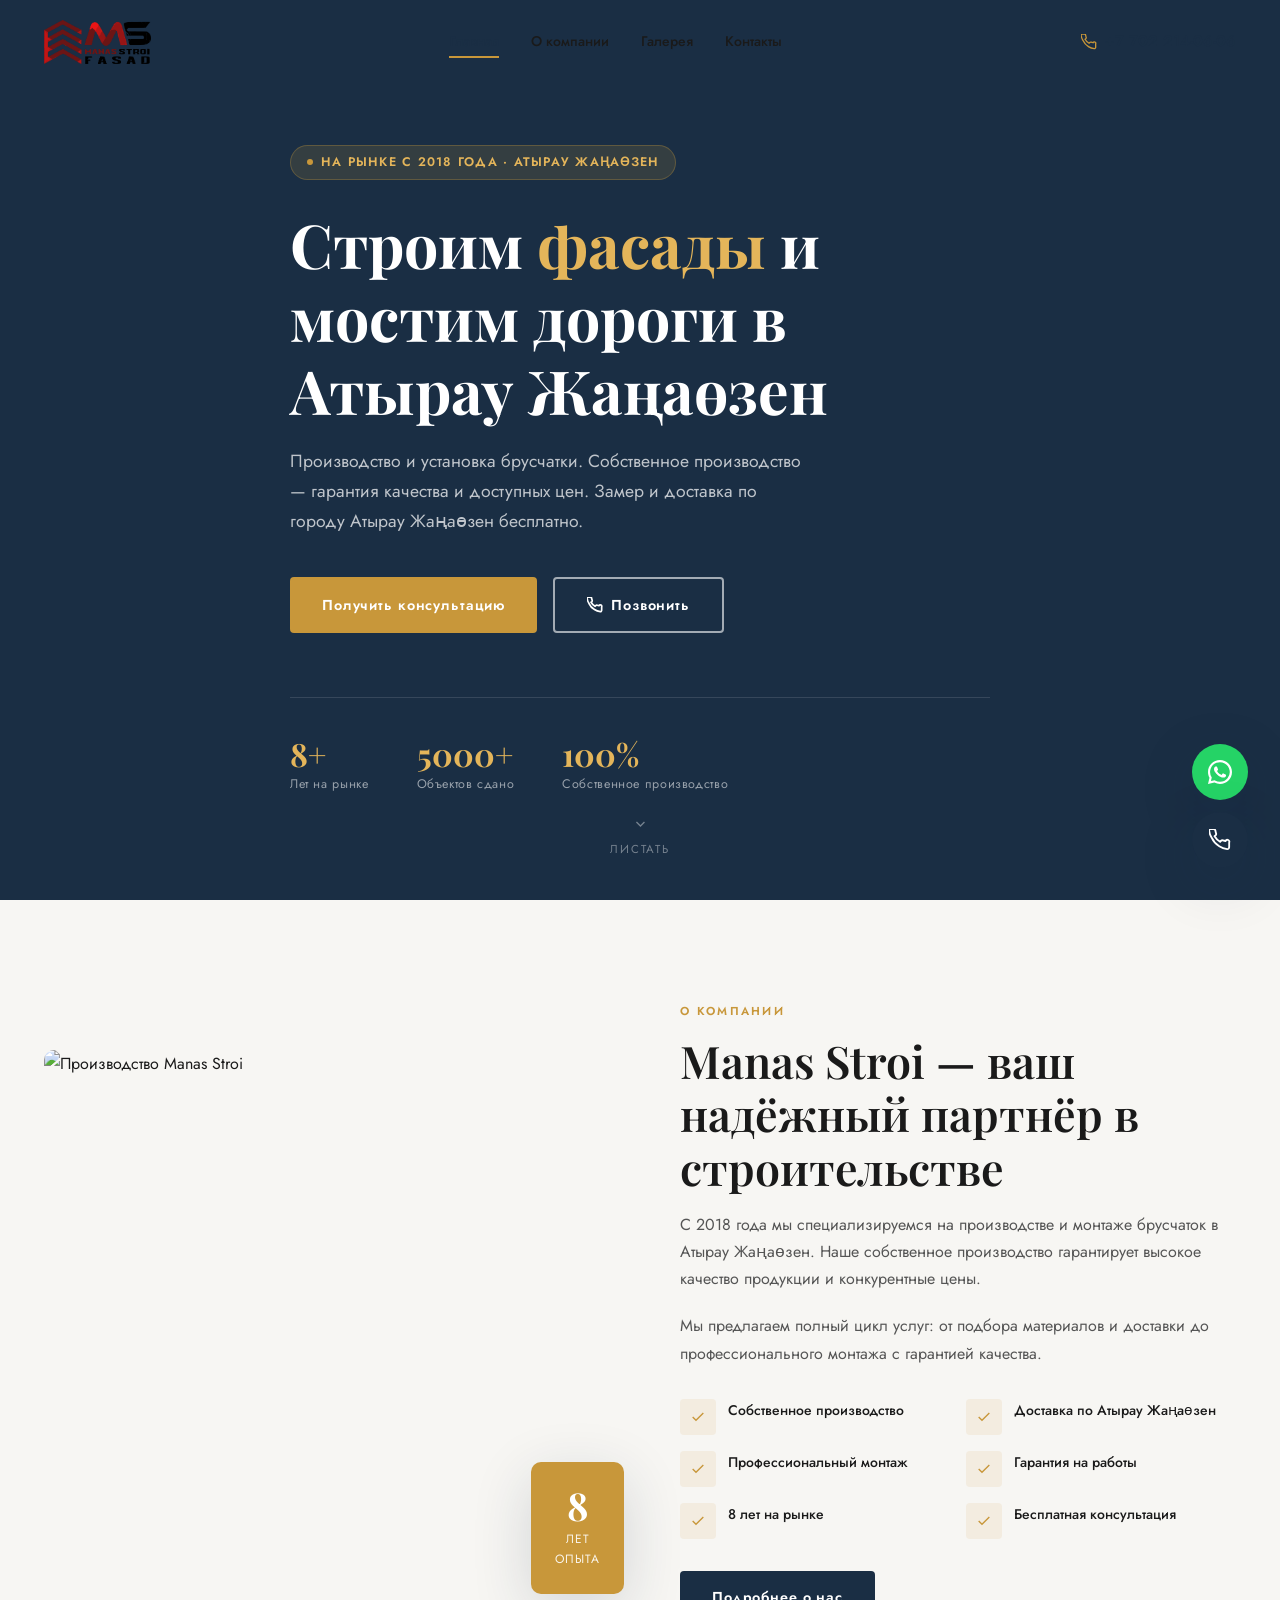
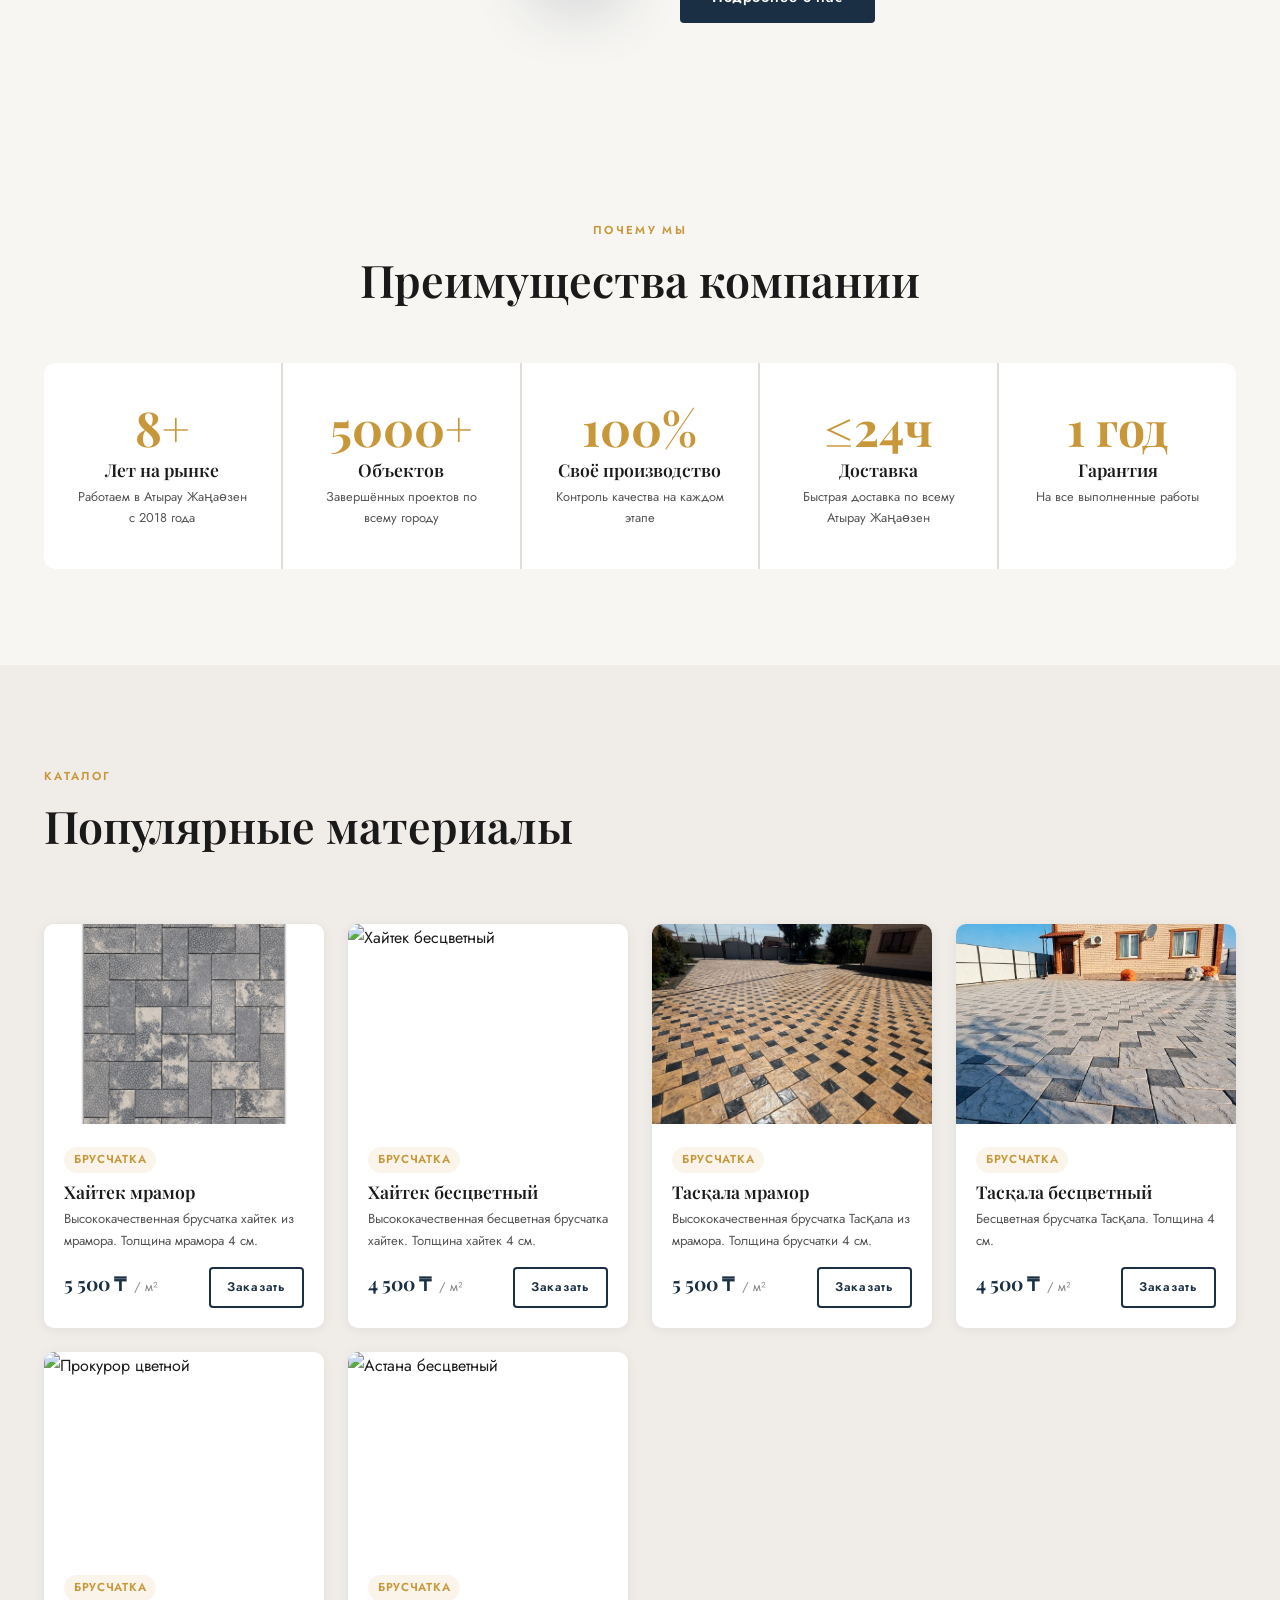
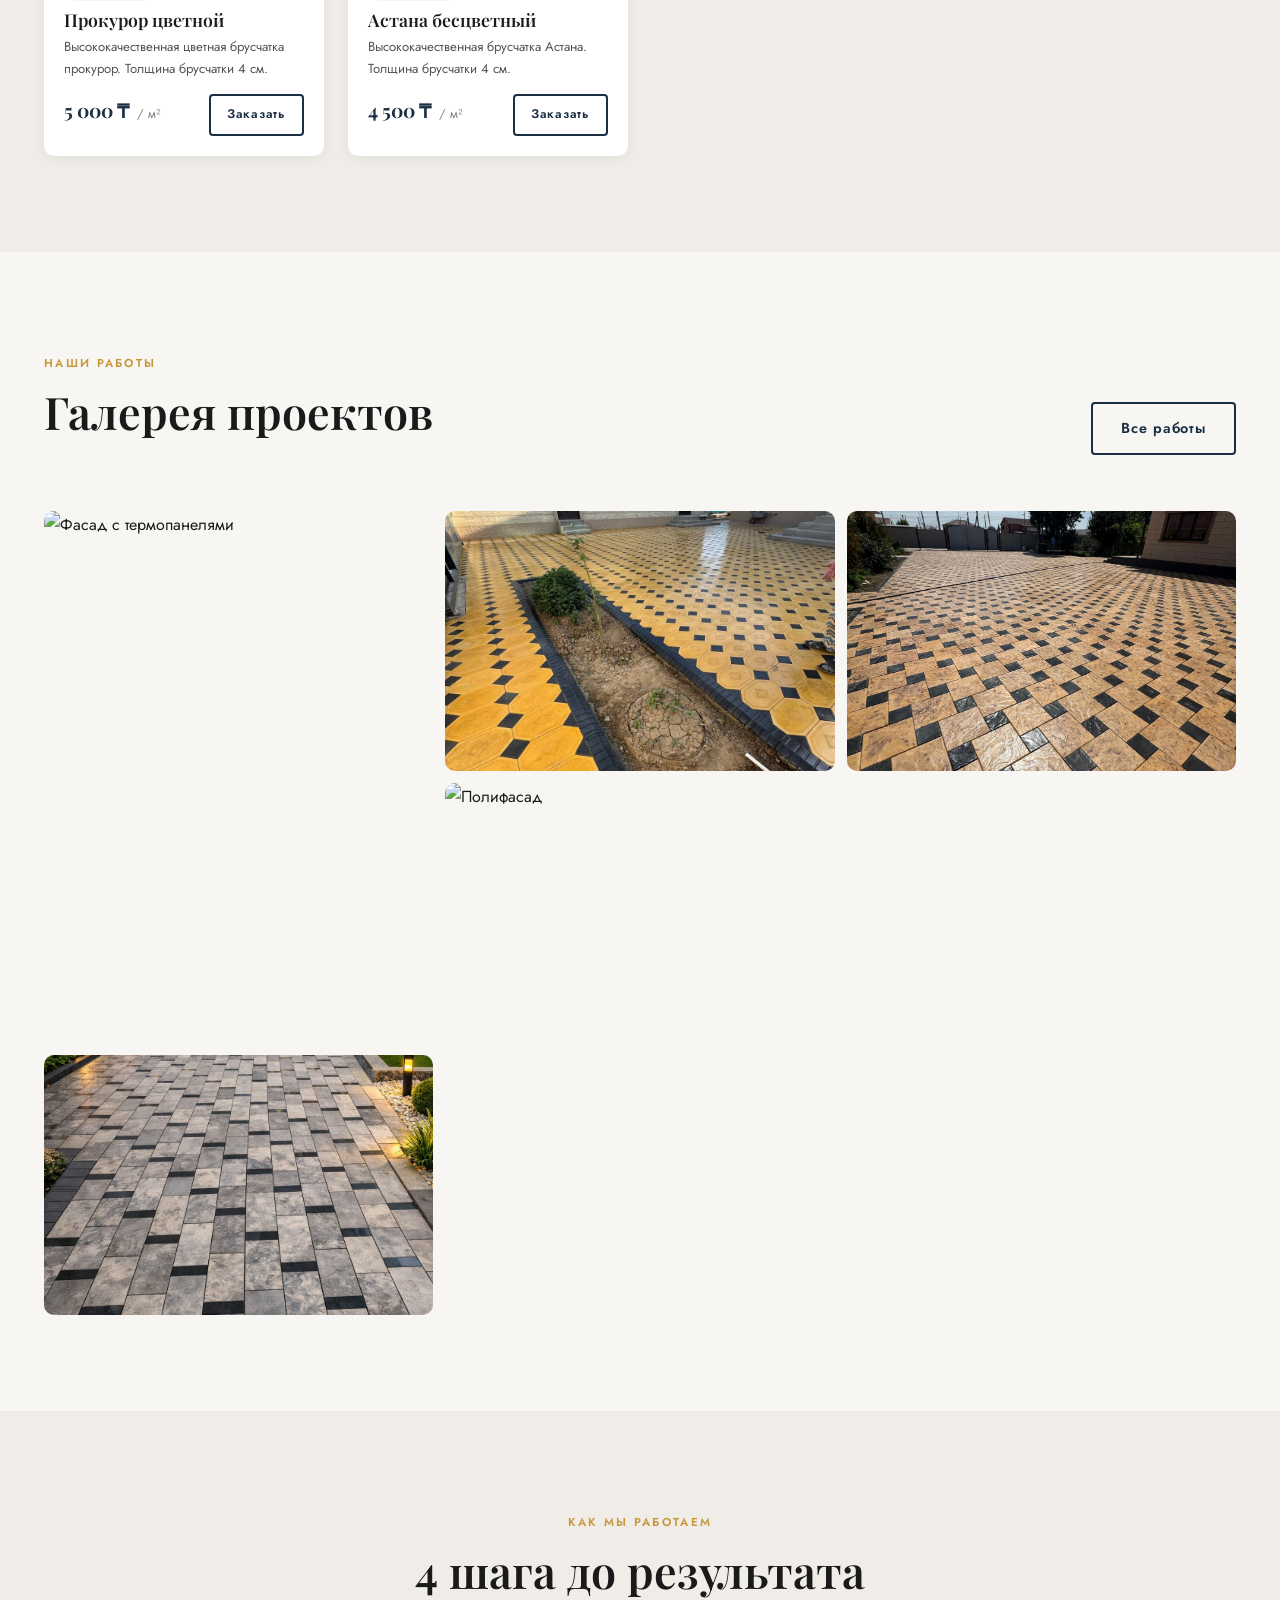
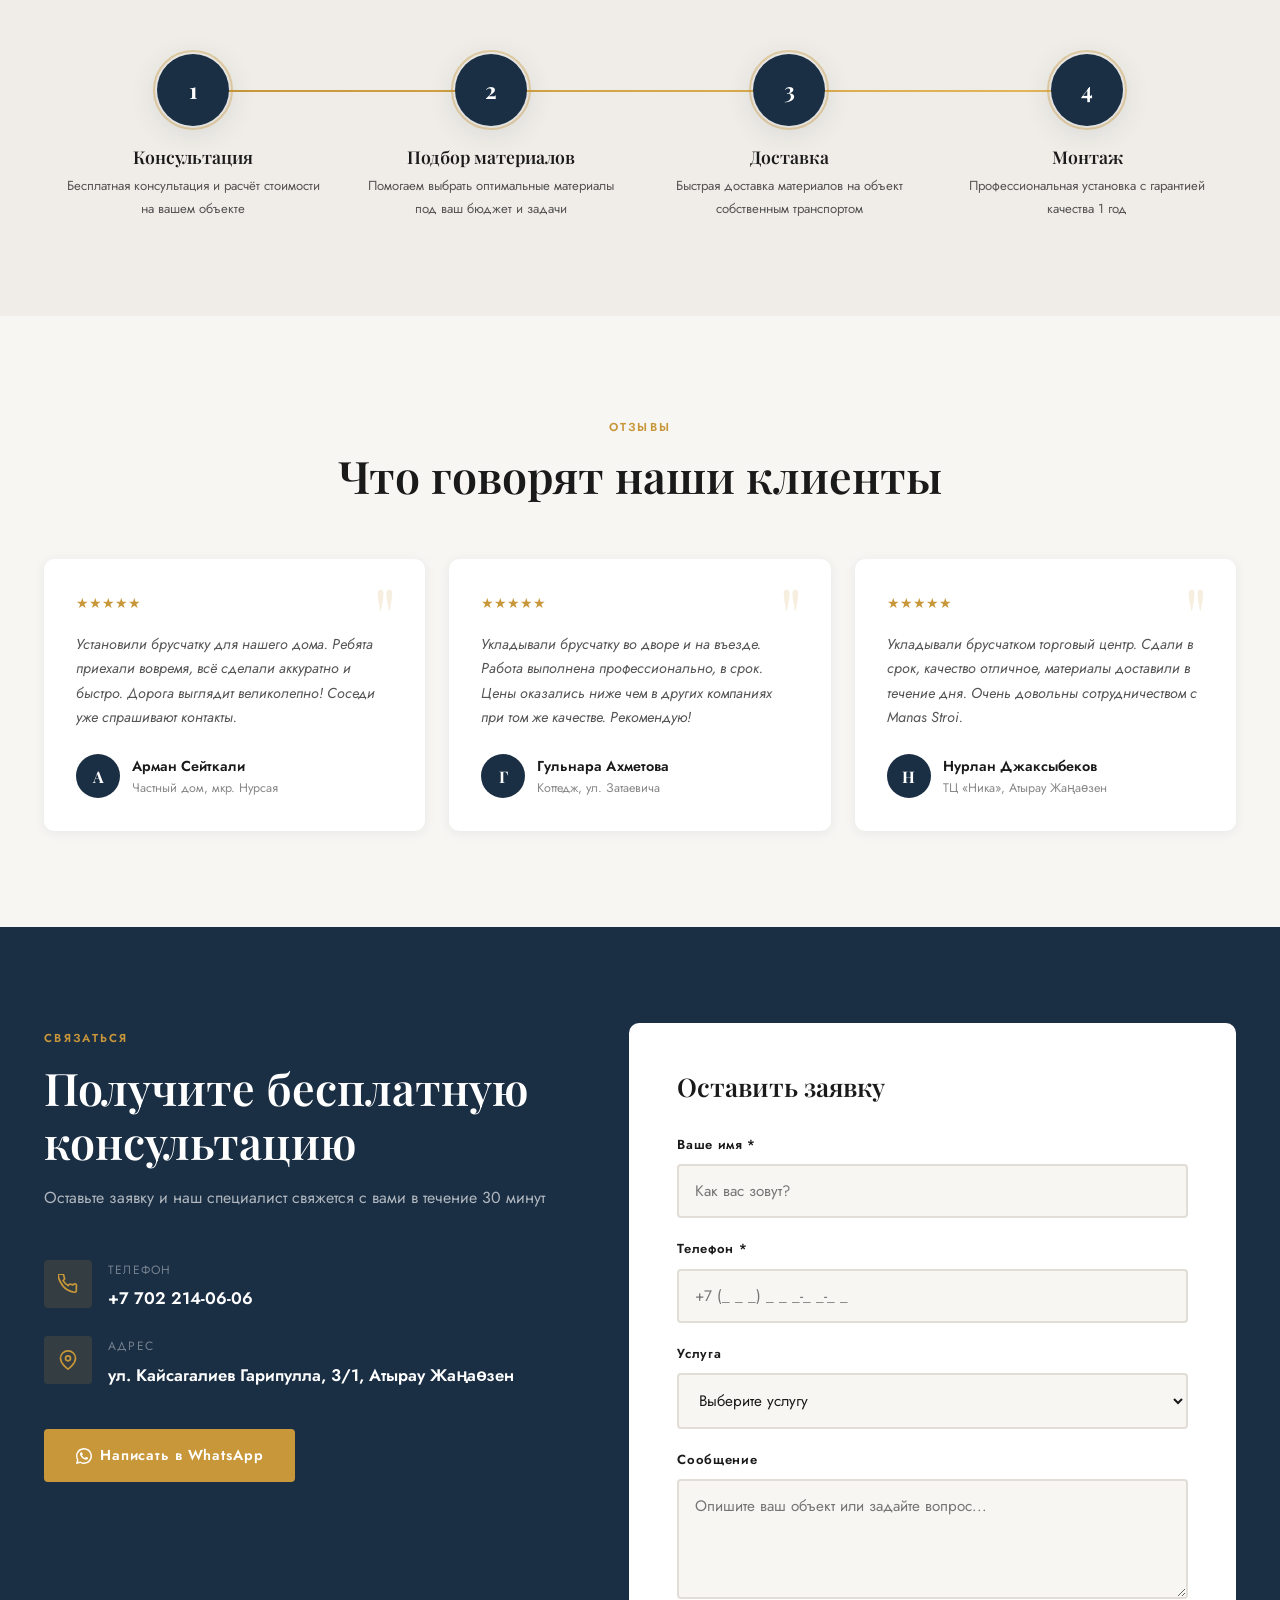
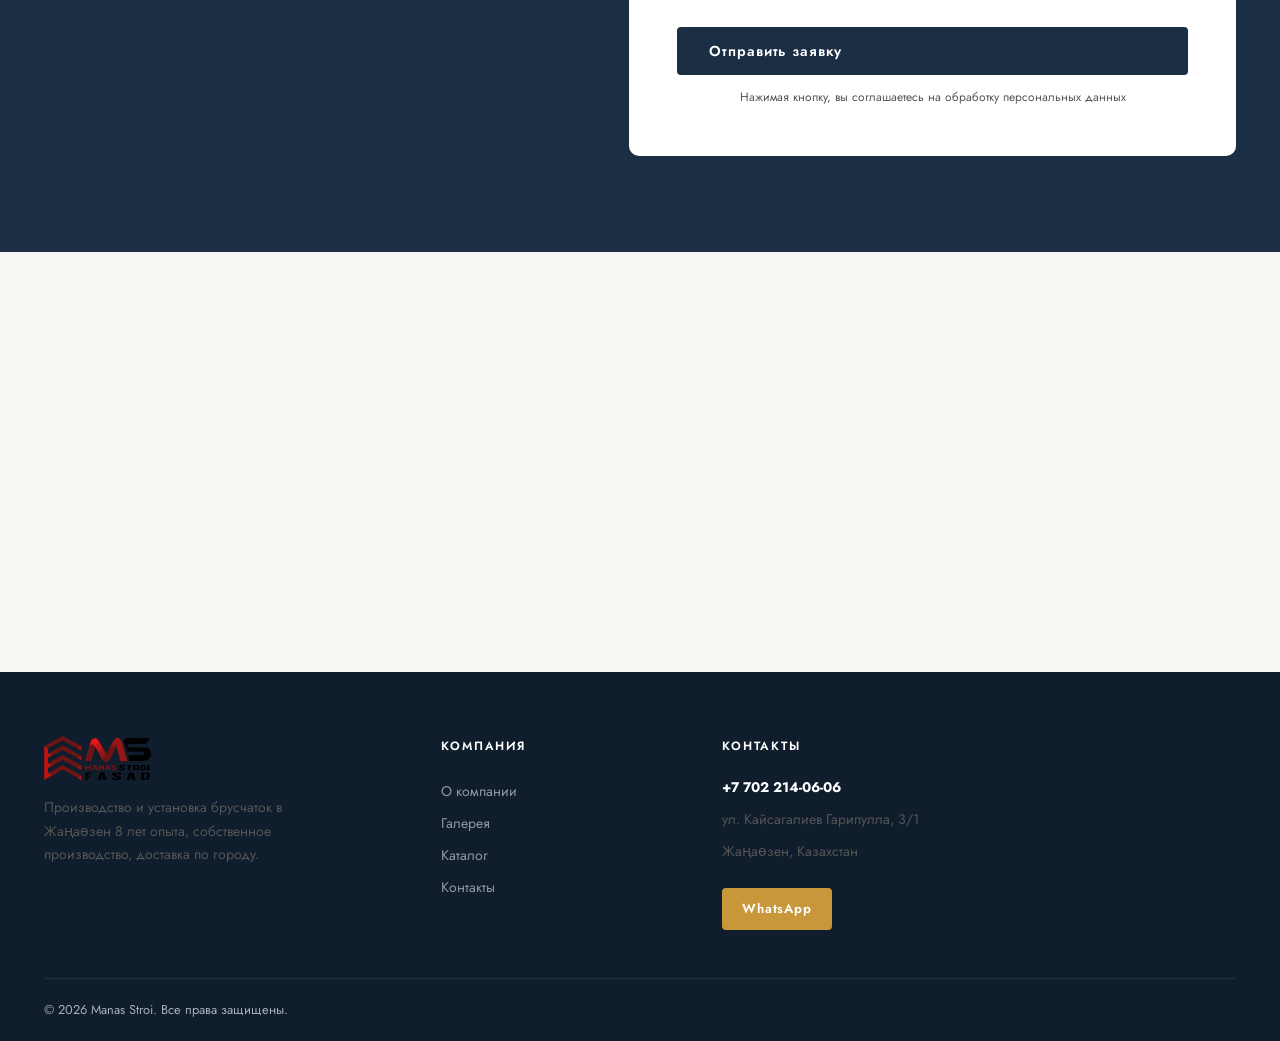
==== commit f4f8075e: "Update index.html" ====
--- a/index.html
+++ b/index.html
@@ -455,7 +455,7 @@
         <a href="index.html" class="logo">
           <img src="logo.png" class="logo-img" alt="Manas Stroi">
         </a>
-        <p>Производство и установка брусчаток в Ақтау 8 лет опыта, собственное производство, доставка по городу.</p>
+        <p>Производство и установка брусчаток в Жаңаөзен 8 лет опыта, собственное производство, доставка по городу.</p>
       </div>
       <div>
         <h5>Компания</h5>
@@ -470,7 +470,7 @@
         <h5>Контакты</h5>
         <p><strong>+7 702 214-06-06</strong></p>
         <p>ул. Кайсагалиев Гарипулла, 3/1</p>
-        <p>Ақтау, Казахстан</p>
+        <p>Жаңаөзен, Казахстан</p>
         <a href="https://wa.me/77022140606" target="_blank" class="btn btn-accent" style="margin-top:16px;font-size:0.82rem;padding:10px 20px">WhatsApp</a>
       </div>
     </div>
